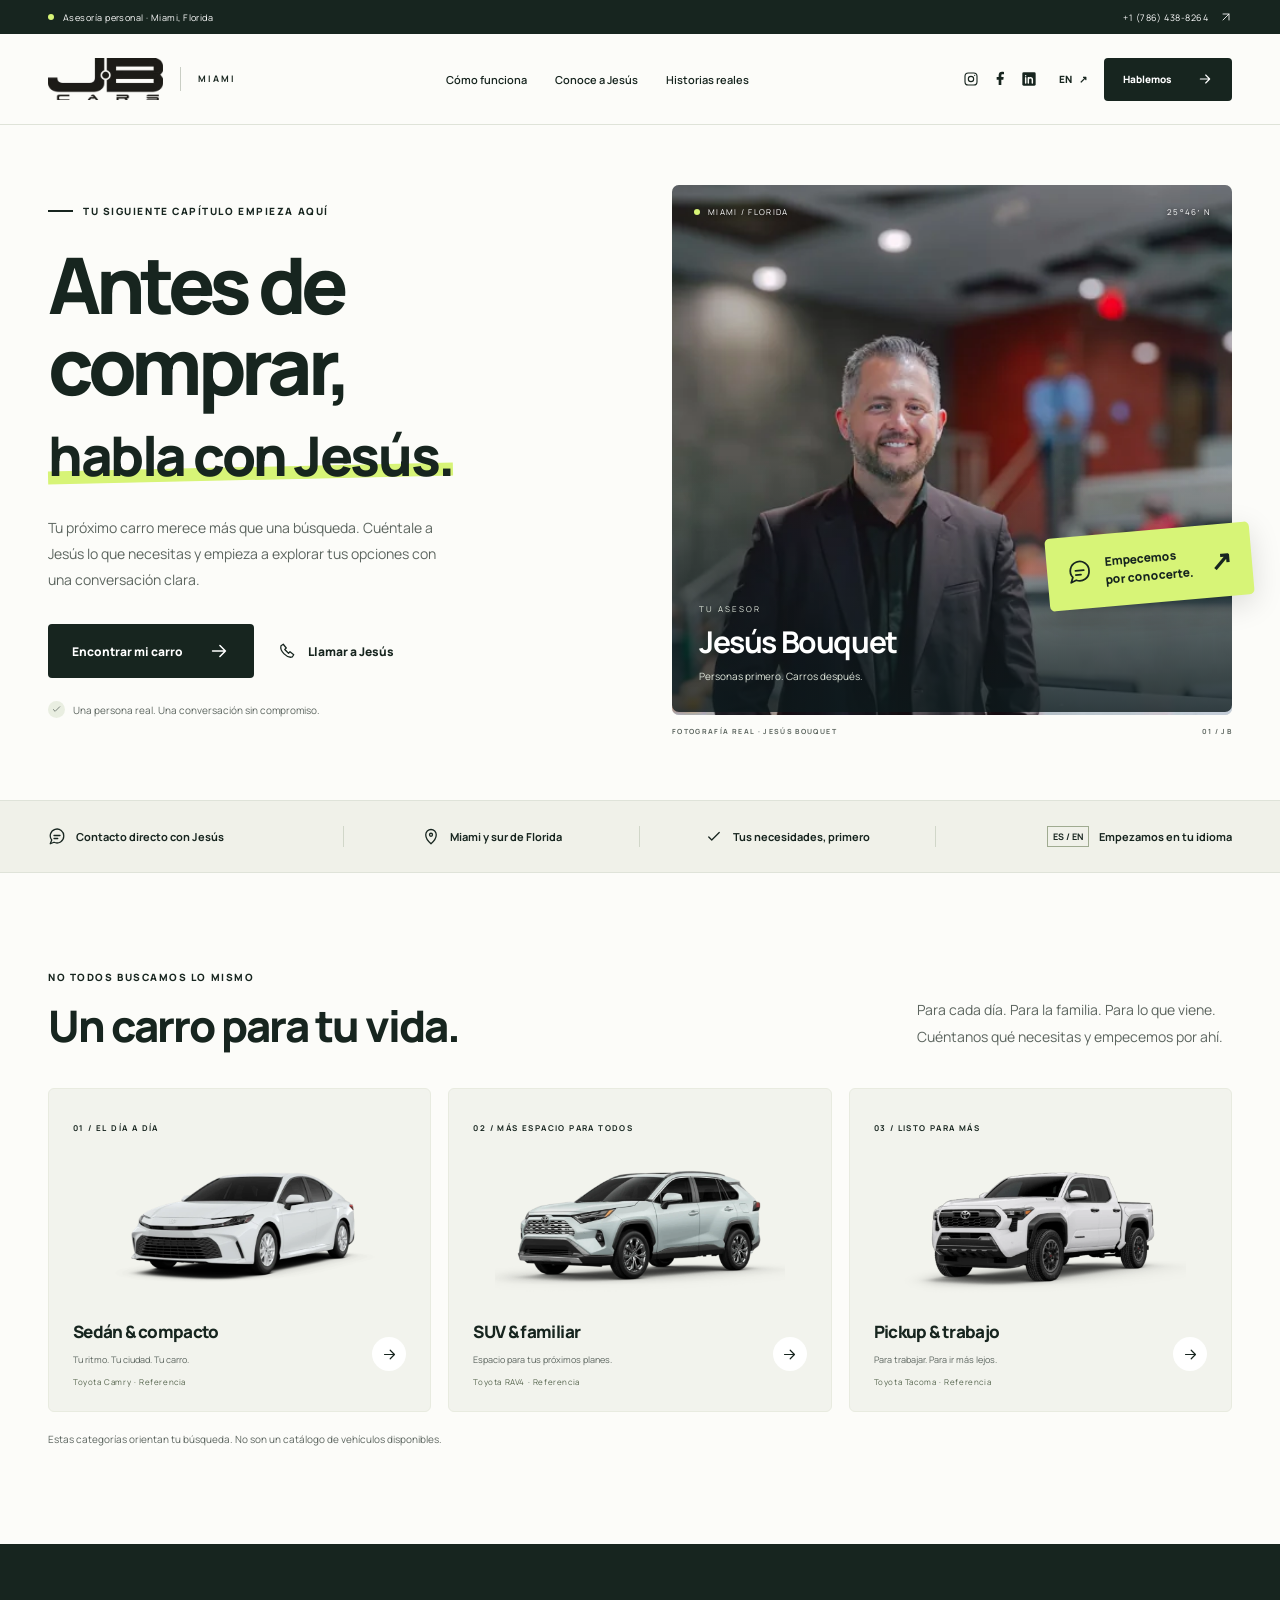
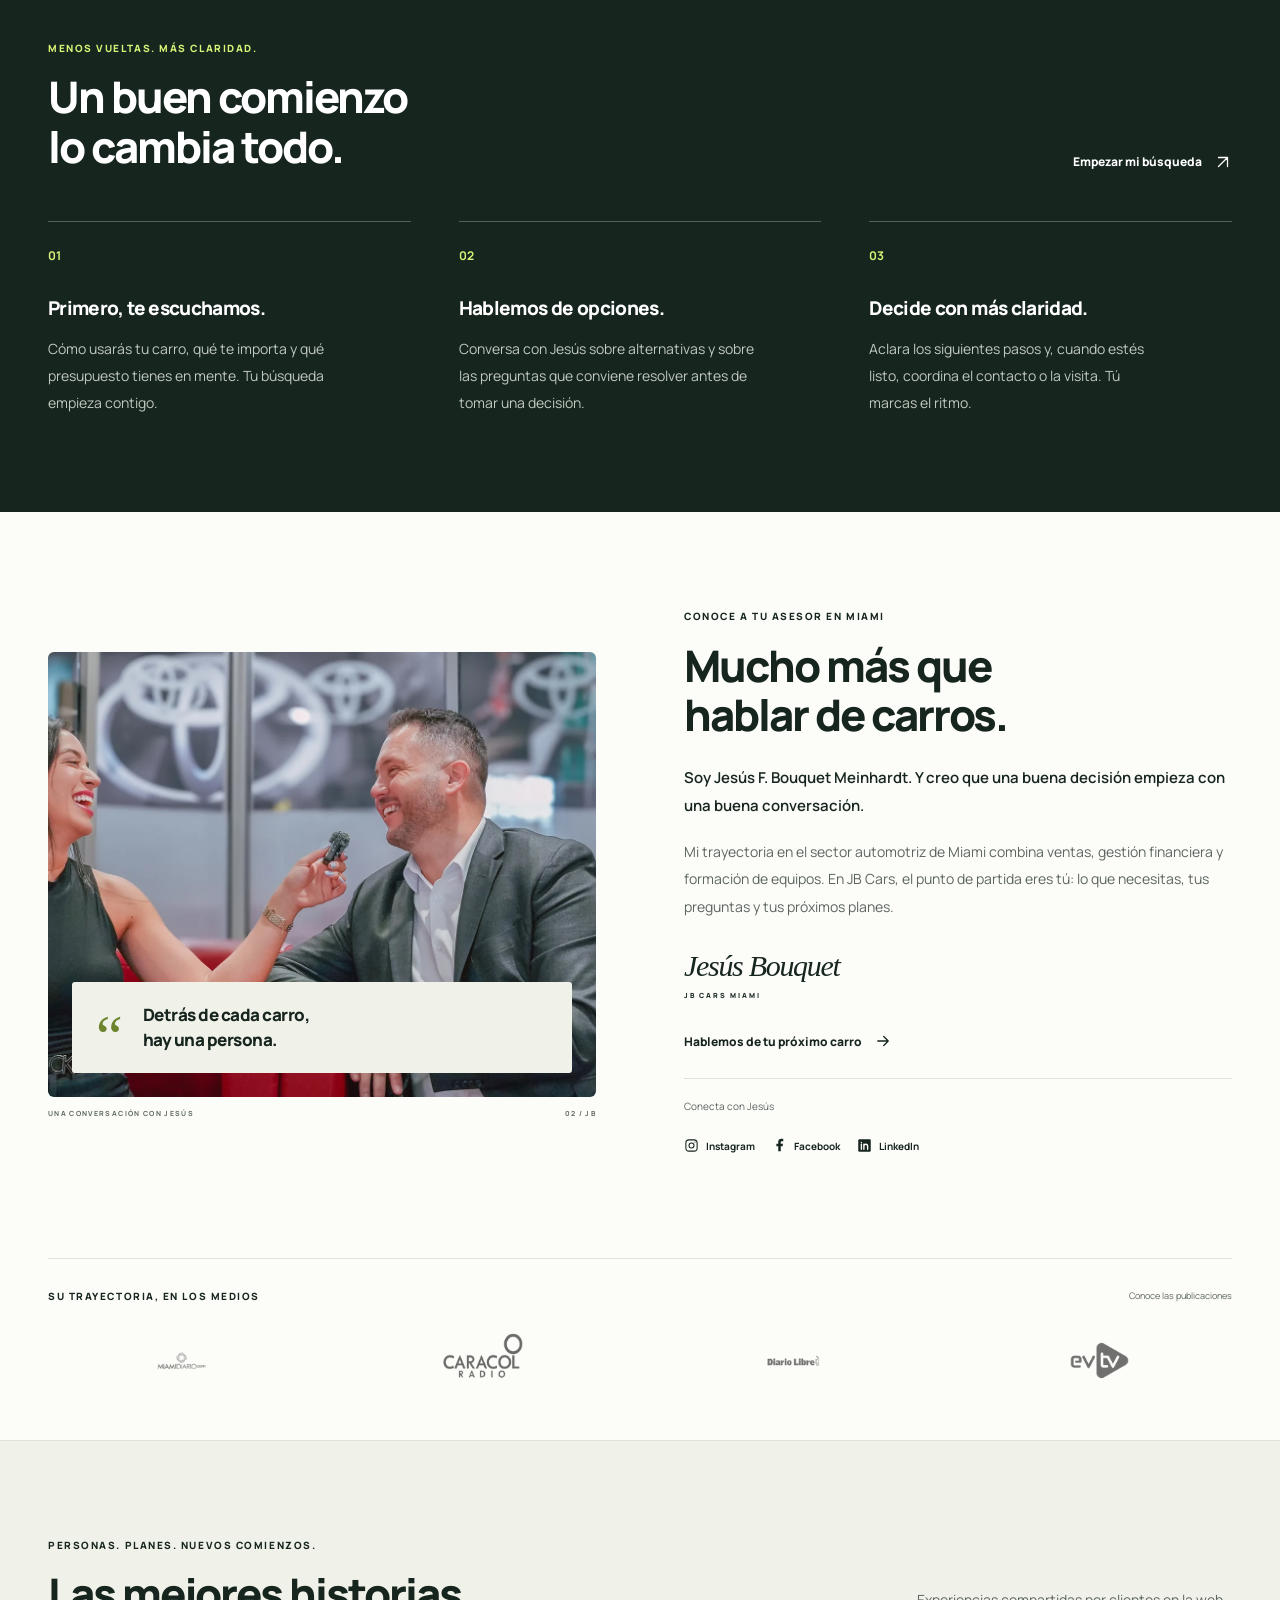
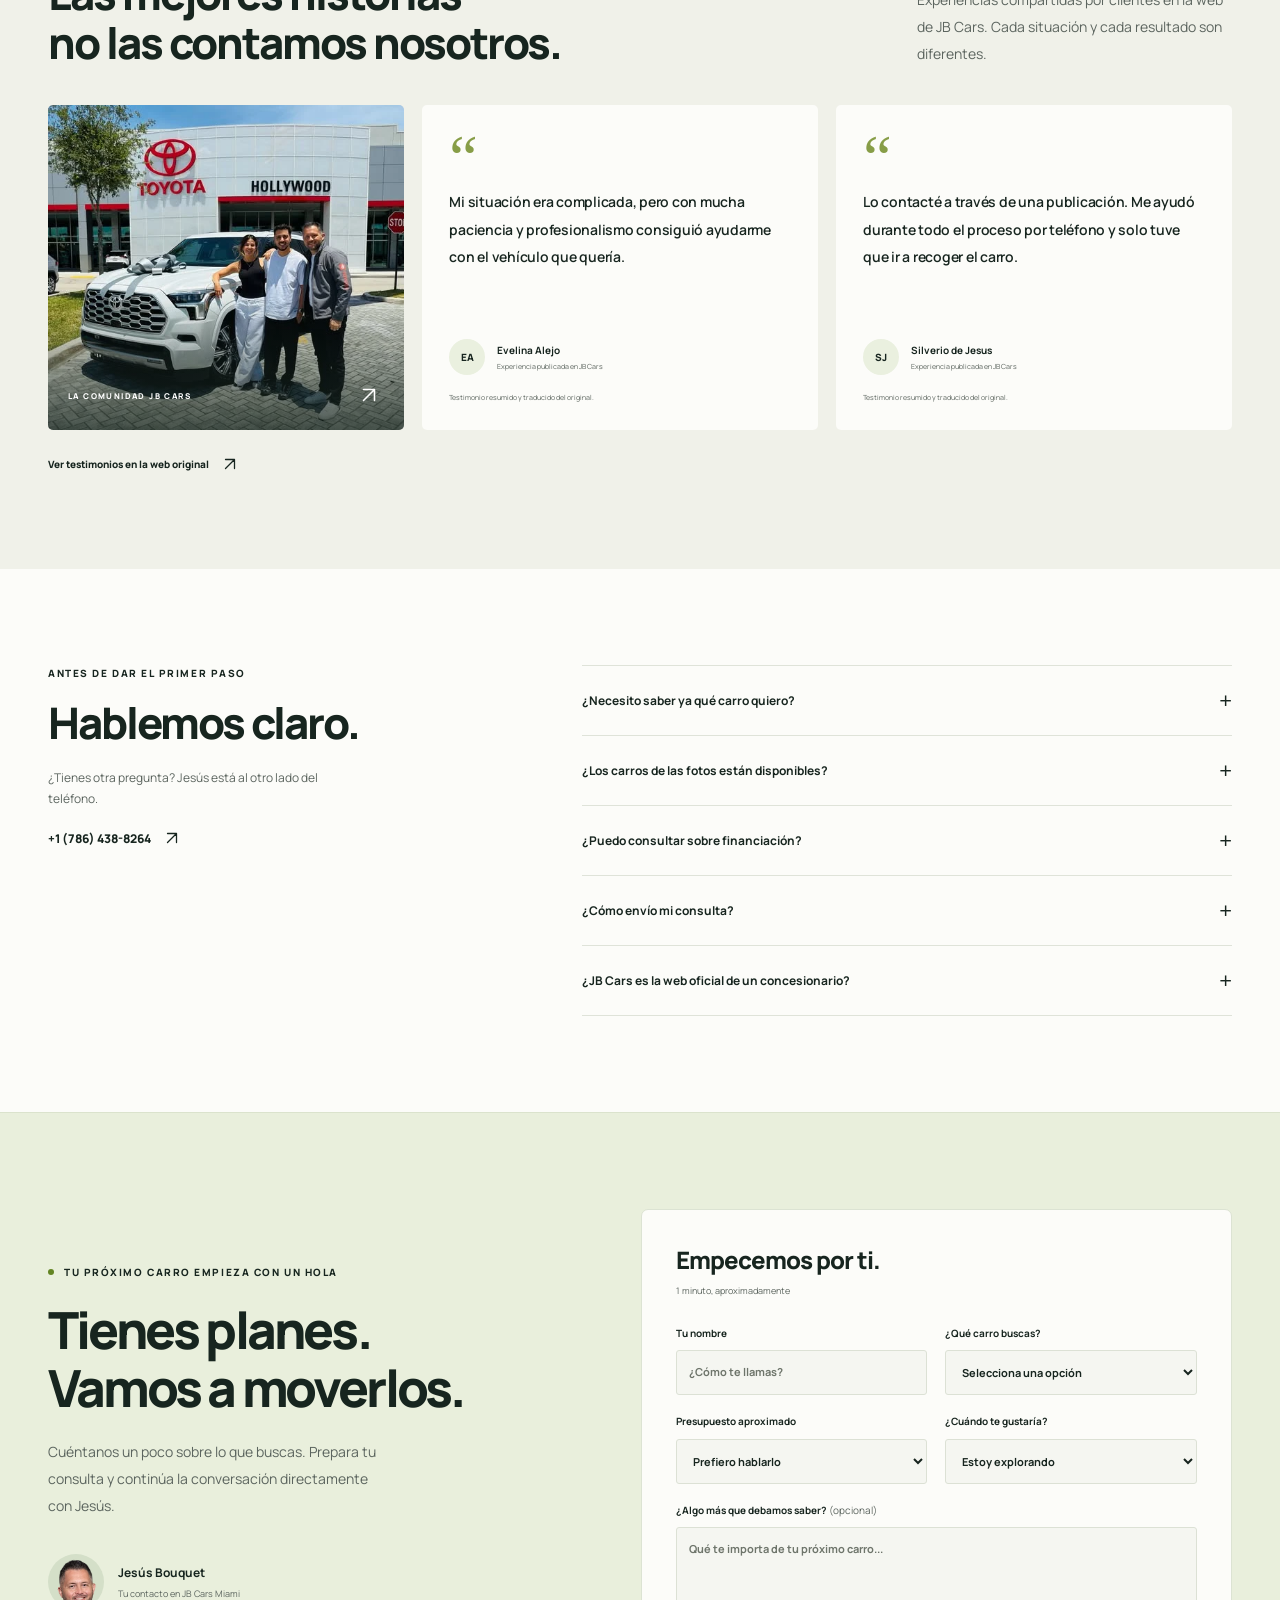
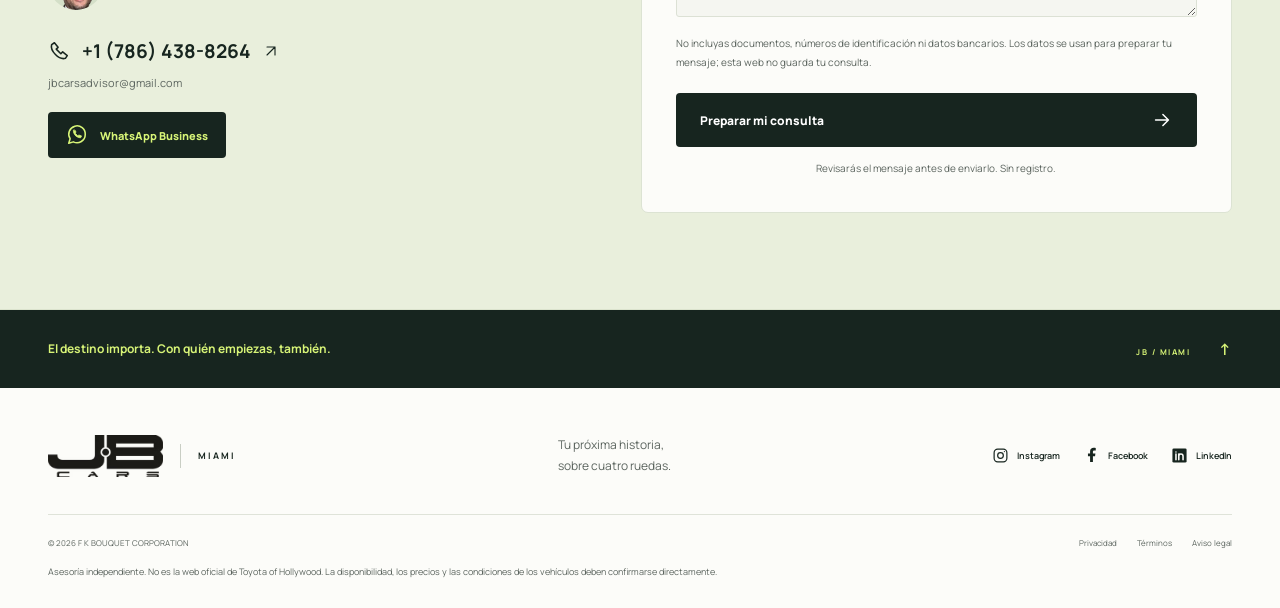
==== docs/index.html @ df89812f "Crear web bilingüe JB Cars Miami con SEO y contacto por WhatsApp" ====
<!DOCTYPE html>

<html lang="es">
<head>
<meta charset="utf-8"/>
<meta content="width=device-width, initial-scale=1" name="viewport"/>
<meta content="#17251f" name="theme-color"/>
<title>Asesor de carros en Miami | Jesús Bouquet · JB Cars Miami</title>
<meta content="Asesoría para comprar carro en Miami con Jesús Bouquet. Explora tus opciones y contacta por WhatsApp Business, teléfono o email. Atención en español e inglés." name="description"/>
<link href="https://jbcarsadvisor-svg.github.io/jbcars-miami-web/" rel="canonical"/>
<meta content="website" property="og:type"/>
<meta content="es_US" property="og:locale"/>
<meta content="en_US" property="og:locale:alternate"/>
<meta content="JB Cars Miami · Antes de comprar, habla con Jesús." property="og:title"/>
<meta content="Tu próximo carro empieza con una conversación. Conoce a Jesús Bouquet y explora tus opciones en Miami." property="og:description"/>
<meta content="https://jbcarsadvisor-svg.github.io/jbcars-miami-web/" property="og:url"/>
<meta content="https://jbcarsadvisor-svg.github.io/jbcars-miami-web/assets/jesus-showroom.webp" property="og:image"/>
<meta content="summary_large_image" name="twitter:card"/>
<link href="favicon.svg" rel="icon" type="image/svg+xml"/>
<link as="font" crossorigin="" href="assets/manrope-800.woff2" rel="preload" type="font/woff2"/>
<link href="styles.css" rel="stylesheet"/>
<script defer="True" src="config.js"></script><script defer="" src="app.js"></script>
<script type="application/ld+json">{"@context":"https://schema.org","@graph":[{"@context":"https://schema.org","@type":"Organization","name":"JB Cars Miami","legalName":"F K BOUQUET CORPORATION","url":"https://jbcarsadvisor-svg.github.io/jbcars-miami-web/","logo":"https://jbcarsadvisor-svg.github.io/jbcars-miami-web/assets/logo.png","telephone":"+1-786-438-8264","email":"jbcarsadvisor@gmail.com","sameAs":["https://www.instagram.com/jbcarsmiami/","https://www.facebook.com/jbcarsmiami/","https://www.jbcarsmiami.com/","https://www.linkedin.com/in/jesus-bouquet-meinhardt-769883a0"],"@id":"https://jbcarsadvisor-svg.github.io/jbcars-miami-web/#organization"},{"@type":"Person","@id":"https://jbcarsadvisor-svg.github.io/jbcars-miami-web/#jesus","name":"Jesús F. Bouquet Meinhardt","worksFor":{"@id":"https://jbcarsadvisor-svg.github.io/jbcars-miami-web/#organization"},"url":"https://jbcarsadvisor-svg.github.io/jbcars-miami-web/#jesus"},{"@type":"WebSite","@id":"https://jbcarsadvisor-svg.github.io/jbcars-miami-web/#website","url":"https://jbcarsadvisor-svg.github.io/jbcars-miami-web/","name":"JB Cars Miami","publisher":{"@id":"https://jbcarsadvisor-svg.github.io/jbcars-miami-web/#organization"},"inLanguage":["es","en"]},{"@type":"WebPage","@id":"https://jbcarsadvisor-svg.github.io/jbcars-miami-web/#webpage","url":"https://jbcarsadvisor-svg.github.io/jbcars-miami-web/","name":"Asesor de carros en Miami | Jesús Bouquet · JB Cars Miami","description":"Asesoría para comprar carro en Miami con Jesús Bouquet. Explora tus opciones y contacta por WhatsApp Business, teléfono o email. Atención en español e inglés.","inLanguage":"es","isPartOf":{"@id":"https://jbcarsadvisor-svg.github.io/jbcars-miami-web/#website"},"about":{"@id":"https://jbcarsadvisor-svg.github.io/jbcars-miami-web/#organization"}},{"@type":"FAQPage","@id":"https://jbcarsadvisor-svg.github.io/jbcars-miami-web/#preguntas","inLanguage":"es","mainEntity":[{"@type":"Question","name":"¿Necesito saber ya qué carro quiero?","acceptedAnswer":{"@type":"Answer","text":"No. Puedes empezar por cómo lo vas a usar, el espacio que necesitas y tu presupuesto aproximado. La primera conversación sirve para orientar tu búsqueda."}},{"@type":"Question","name":"¿Los carros de las fotos están disponibles?","acceptedAnswer":{"@type":"Answer","text":"Las fotos muestran contenido de JB Cars y referencias de su comunidad, no un inventario actualizado. Pregunta a Jesús por las opciones disponibles, sus precios y condiciones."}},{"@type":"Question","name":"¿Puedo consultar sobre financiación?","acceptedAnswer":{"@type":"Answer","text":"Puedes plantear tus preguntas a Jesús. Cualquier financiación, aprobación, tasa o condición depende de la evaluación de la entidad correspondiente. No se garantiza la aprobación. No envíes documentación financiera por este formulario."}},{"@type":"Question","name":"¿Cómo envío mi consulta?","acceptedAnswer":{"@type":"Answer","text":"Completa el formulario para preparar un mensaje y revísalo. Después podrás abrir WhatsApp Business o tu aplicación de correo y enviarlo tú. También puedes llamar directamente. Preparar el mensaje no significa que se haya enviado."}},{"@type":"Question","name":"¿JB Cars es la web oficial de un concesionario?","acceptedAnswer":{"@type":"Answer","text":"No. JB Cars es una web de asesoría independiente operada por F K BOUQUET CORPORATION. No es la web oficial de Toyota of Hollywood. Confirma con Jesús el alcance y los posibles costes de cualquier servicio antes de contratarlo."}}]}]}</script>
<link href="https://jbcarsadvisor-svg.github.io/jbcars-miami-web/" hreflang="es" rel="alternate"/><link href="https://jbcarsadvisor-svg.github.io/jbcars-miami-web/en/" hreflang="en" rel="alternate"/><link href="https://jbcarsadvisor-svg.github.io/jbcars-miami-web/" hreflang="x-default" rel="alternate"/></head>
<body>
<svg aria-hidden="true" class="icon-library" xmlns="http://www.w3.org/2000/svg"><symbol id="arrow" viewbox="0 0 24 24"><path d="M5 12h14M13 6l6 6-6 6"></path></symbol><symbol id="diagonal" viewbox="0 0 24 24"><path d="M6 18 18 6M6 6h12v12"></path></symbol><symbol id="check" viewbox="0 0 24 24"><path d="m5 12 4 4L19 6"></path></symbol><symbol id="phone" viewbox="0 0 24 24"><path d="m7 3-3 2c-2 7 8 17 15 15l2-3-5-4-2 2-5-5 2-2-4-5Z"></path></symbol><symbol id="chat" viewbox="0 0 24 24"><path d="M21 11a9 9 0 0 1-13 8l-5 2 2-5A9 9 0 1 1 21 11Z"></path><path d="M8 10h8M8 14h5"></path></symbol><symbol id="car" viewbox="0 0 24 24"><path d="m3 10 3-6h12l3 6v9h-3v-3H6v3H3v-9Zm0 0h18M6 13h2m8 0h2"></path></symbol><symbol id="pin" viewbox="0 0 24 24"><path d="M19 9c0 6-7 12-7 12S5 15 5 9a7 7 0 1 1 14 0Z"></path><circle cx="12" cy="9" r="2"></circle></symbol><symbol id="instagram" viewbox="0 0 24 24"><rect height="18" rx="5" width="18" x="3" y="3"></rect><circle cx="12" cy="12" r="4"></circle><circle cx="17.5" cy="6.5" fill="currentColor" r=".9" stroke="none"></circle></symbol><symbol id="facebook" viewbox="0 0 24 24"><path d="M14 21v-8h3l.5-4H14V7c0-1.2.4-2 2-2h2V1.4c-.8-.2-2-.4-3-.4-3 0-5 1.8-5 5v3H7v4h3v8Z" fill="currentColor" stroke="none"></path></symbol><symbol id="linkedin" viewbox="0 0 24 24"><rect fill="currentColor" height="20" rx="2" stroke="none" width="20" x="2" y="2"></rect><path d="M7 10v8m0-11v.1M11 18v-8m0 3c0-4 6-4 6 0v5" fill="none" stroke="var(--paper)" stroke-width="2.2"></path></symbol><symbol id="whatsapp" viewbox="0 0 24 24"><path d="M21 11.5a9 9 0 0 1-13 8L3 21l1.5-5A9 9 0 1 1 21 11.5Z"></path><path d="M8 7c0 5 4 8 8 8l1-2-3-1-1 1-3-3 1-1-1-2Z" fill="currentColor" stroke-width=".8"></path></symbol></svg>
<a class="skip-link" data-i18n="skip" href="#main">Ir al contenido</a>
<div class="topline"><div class="container"><span><span class="live-dot"></span><span data-i18n="top">Asesoría personal · Miami, Florida</span></span><a href="tel:+17864388264">+1 (786) 438-8264 <svg class="icon"><use href="#diagonal"></use></svg></a></div></div>
<header class="header" id="header">
<div class="container header-inner">
<a aria-label="JB Cars Miami — Inicio" class="brand" href="#inicio"><img alt="JB Cars Miami" height="54" src="assets/logo.webp" width="147"/><span class="brand-divider"></span><span class="brand-city">MIAMI</span></a>
<nav aria-label="Navegación principal" class="desktop-nav"><a data-i18n="navProcess" href="#como-funciona">Cómo funciona</a><a data-i18n="navJesus" href="#jesus">Conoce a Jesús</a><a data-i18n="navStories" href="#historias">Historias reales</a></nav>
<div class="header-actions"><div class="header-social"><a aria-label="Instagram — JB Cars Miami" href="https://www.instagram.com/jbcarsmiami/" rel="noopener noreferrer" target="_blank"><svg aria-hidden="true" class="icon social-icon"><use href="#instagram"></use></svg></a><a aria-label="Facebook — JB Cars Miami" href="https://www.facebook.com/jbcarsmiami/" rel="noopener noreferrer" target="_blank"><svg aria-hidden="true" class="icon social-icon"><use href="#facebook"></use></svg></a><a aria-label="LinkedIn — JB Cars Miami" href="https://www.linkedin.com/in/jesus-bouquet-meinhardt-769883a0" rel="noopener noreferrer" target="_blank"><svg aria-hidden="true" class="icon social-icon"><use href="#linkedin"></use></svg></a></div><a aria-label="EN — Read this website in English" class="language-switch" href="en/" hreflang="en" id="language-switch" lang="en">EN <span aria-hidden="true">↗</span></a><a class="button button-dark header-cta" href="#contacto"><span data-i18n="talk">Hablemos</span><svg class="icon"><use href="#arrow"></use></svg></a><button aria-controls="mobile-nav" aria-expanded="false" aria-label="Abrir menú" class="menu-toggle" id="menu-toggle" type="button"><span></span><span></span></button></div>
</div>
<nav aria-label="Navegación móvil" class="mobile-nav" hidden="" id="mobile-nav"><a data-i18n="navProcess" href="#como-funciona">Cómo funciona</a><a data-i18n="navJesus" href="#jesus">Conoce a Jesús</a><a data-i18n="navStories" href="#historias">Historias reales</a><a data-i18n="talk" href="#contacto">Hablemos</a></nav>
</header>
<main id="main">
<section aria-labelledby="hero-title" class="hero container" id="inicio">
<div class="hero-copy">
<div class="eyebrow"><span class="small-line"></span><span data-i18n="heroEyebrow">TU SIGUIENTE CAPÍTULO EMPIEZA AQUÍ</span></div>
<h1 id="hero-title"><span data-i18n="hero1">Antes de</span><br/><span data-i18n="hero2">comprar,</span><br/><span class="hero-accent" data-i18n="hero3">habla con Jesús.</span></h1>
<p class="hero-description" data-i18n="heroDesc">Tu próximo carro merece más que una búsqueda. Cuéntale a Jesús lo que necesitas y empieza a explorar tus opciones con una conversación clara.</p>
<div class="hero-buttons"><a class="button button-dark" href="#contacto"><span data-i18n="find">Encontrar mi carro</span><svg class="icon"><use href="#arrow"></use></svg></a><a class="text-link" href="tel:+17864388264"><svg class="icon"><use href="#phone"></use></svg><span data-i18n="callJesus">Llamar a Jesús</span></a></div>
<div class="hero-footnote"><span class="check-circle"><svg class="icon"><use href="#check"></use></svg></span><span data-i18n="heroNote">Una persona real. Una conversación sin compromiso.</span></div>
</div>
<div class="hero-visual">
<div class="photo-label"><span class="live-dot"></span>MIAMI / FLORIDA <span>25°46′ N</span></div>
<img alt="Jesús Bouquet en el concesionario" class="hero-photo" fetchpriority="high" height="937" sizes="(max-width: 760px) 100vw, 50vw" src="assets/jesus-showroom.webp" srcset="assets/jesus-showroom-small.webp 800w, assets/jesus-showroom.webp 1600w" width="1600"/>
<div class="hero-name"><span data-i18n="yourAdvisor">TU ASESOR</span><strong>Jesús Bouquet</strong><span data-i18n="advisorRole">Personas primero. Carros después.</span></div>
<div class="hero-sticker"><svg class="icon"><use href="#chat"></use></svg><span data-i18n="sticker">Empecemos<br/>por conocerte.</span><span aria-hidden="true" class="sticker-arrow">↗</span></div>
<div class="image-caption"><span data-i18n="realPhoto">FOTOGRAFÍA REAL · JESÚS BOUQUET</span><span aria-hidden="true">01 / JB</span></div>
</div>
</section>
<section aria-label="Nuestra manera de trabajar" class="trust-strip"><div class="container"><div><svg class="icon"><use href="#chat"></use></svg><span data-i18n="trust1">Contacto directo con Jesús</span></div><div><svg class="icon"><use href="#pin"></use></svg><span data-i18n="trust2">Miami y sur de Florida</span></div><div><svg class="icon"><use href="#check"></use></svg><span data-i18n="trust3">Tus necesidades, primero</span></div><div><span class="language-mark">ES / EN</span><span data-i18n="trust4">Empezamos en tu idioma</span></div></div></section>
<section aria-labelledby="finder-title" class="section container finder" id="tu-carro">
<div class="section-heading"><div><div class="eyebrow" data-i18n="finderEyebrow">NO TODOS BUSCAMOS LO MISMO</div><h2 data-i18n="finderTitle" id="finder-title">Un carro para tu vida.</h2></div><p data-i18n="finderDesc">Para cada día. Para la familia. Para lo que viene. Cuéntanos qué necesitas y empecemos por ahí.</p></div>
<div class="vehicle-grid">
<button class="vehicle-card" data-vehicle="daily" type="button"><span class="card-index">01 / <span data-i18n="dailyTag">EL DÍA A DÍA</span></span><div class="car-drawing"><img alt="Toyota Camry con fondo transparente, referencia de categoría" height="405" loading="lazy" src="assets/toyota-camry.webp" width="900"/></div><div class="vehicle-bottom"><div><h3 data-i18n="daily">Sedán &amp; compacto</h3><p data-i18n="dailyDesc">Tu ritmo. Tu ciudad. Tu carro.</p><span class="vehicle-model">Toyota Camry · Referencia</span></div><span class="round-arrow"><svg class="icon"><use href="#arrow"></use></svg></span></div></button>
<button class="vehicle-card" data-vehicle="family" type="button"><span class="card-index">02 / <span data-i18n="familyTag">MÁS ESPACIO PARA TODOS</span></span><div class="car-drawing"><img alt="Toyota RAV4 con fondo transparente, referencia de categoría" height="449" loading="lazy" src="assets/toyota-rav4.webp" width="900"/></div><div class="vehicle-bottom"><div><h3 data-i18n="family">SUV &amp; familiar</h3><p data-i18n="familyDesc">Espacio para tus próximos planes.</p><span class="vehicle-model">Toyota RAV4 · Referencia</span></div><span class="round-arrow"><svg class="icon"><use href="#arrow"></use></svg></span></div></button>
<button class="vehicle-card" data-vehicle="pickup" type="button"><span class="card-index">03 / <span data-i18n="pickupTag">LISTO PARA MÁS</span></span><div class="car-drawing"><img alt="Toyota Tacoma con fondo transparente, referencia de categoría" height="449" loading="lazy" src="assets/toyota-tacoma.webp" width="900"/></div><div class="vehicle-bottom"><div><h3 data-i18n="pickup">Pickup &amp; trabajo</h3><p data-i18n="pickupDesc">Para trabajar. Para ir más lejos.</p><span class="vehicle-model">Toyota Tacoma · Referencia</span></div><span class="round-arrow"><svg class="icon"><use href="#arrow"></use></svg></span></div></button>
</div><p class="section-note" data-i18n="categoriesNote">Estas categorías orientan tu búsqueda. No son un catálogo de vehículos disponibles.</p>
</section>
<section aria-labelledby="process-title" class="process-section section" id="como-funciona"><div class="container"><div class="section-heading"><div><div class="eyebrow" data-i18n="processEyebrow">MENOS VUELTAS. MÁS CLARIDAD.</div><h2 data-i18n="processTitle" id="process-title">Un buen comienzo<br/>lo cambia todo.</h2></div><a class="text-link" href="#contacto"><span data-i18n="start">Empezar mi búsqueda</span><svg class="icon"><use href="#diagonal"></use></svg></a></div><div class="process-grid"><article><span class="step-number">01</span><h3 data-i18n="step1Title">Primero, te escuchamos.</h3><p data-i18n="step1Desc">Cómo usarás tu carro, qué te importa y qué presupuesto tienes en mente. Tu búsqueda empieza contigo.</p></article><article><span class="step-number">02</span><h3 data-i18n="step2Title">Hablemos de opciones.</h3><p data-i18n="step2Desc">Conversa con Jesús sobre alternativas y sobre las preguntas que conviene resolver antes de tomar una decisión.</p></article><article><span class="step-number">03</span><h3 data-i18n="step3Title">Decide con más claridad.</h3><p data-i18n="step3Desc">Aclara los siguientes pasos y, cuando estés listo, coordina el contacto o la visita. Tú marcas el ritmo.</p></article></div></div></section>
<section aria-labelledby="about-title" class="section container about" id="jesus"><div class="about-visual"><img alt="Jesús Bouquet conversando durante una entrevista" height="910" loading="lazy" src="assets/jesus-interview.webp" width="1600"/><div class="about-quote"><span aria-hidden="true">“</span><p data-i18n="aboutQuote">Detrás de cada carro,<br/>hay una persona.</p></div><div class="image-caption"><span data-i18n="aboutPhoto">UNA CONVERSACIÓN CON JESÚS</span><span aria-hidden="true">02 / JB</span></div></div><div class="about-copy"><div class="eyebrow" data-i18n="aboutEyebrow">CONOCE A TU ASESOR EN MIAMI</div><h2 data-i18n="aboutTitle" id="about-title">Mucho más que<br/>hablar de carros.</h2><p class="about-intro" data-i18n="aboutIntro">Soy Jesús F. Bouquet Meinhardt. Y creo que una buena decisión empieza con una buena conversación.</p><p data-i18n="aboutDesc">Mi trayectoria en el sector automotriz de Miami combina ventas, gestión financiera y formación de equipos. En JB Cars, el punto de partida eres tú: lo que necesitas, tus preguntas y tus próximos planes.</p><div class="signature">Jesús Bouquet <span>JB CARS MIAMI</span></div><a class="text-link" href="#contacto"><span data-i18n="meet">Hablemos de tu próximo carro</span><svg class="icon"><use href="#arrow"></use></svg></a><div class="about-social"><span data-i18n="follow">Conecta con Jesús</span><a href="https://www.instagram.com/jbcarsmiami/" rel="noopener noreferrer" target="_blank"><svg aria-hidden="true" class="icon social-icon"><use href="#instagram"></use></svg><span>Instagram</span></a><a href="https://www.facebook.com/jbcarsmiami/" rel="noopener noreferrer" target="_blank"><svg aria-hidden="true" class="icon social-icon"><use href="#facebook"></use></svg><span>Facebook</span></a><a href="https://www.linkedin.com/in/jesus-bouquet-meinhardt-769883a0" rel="noopener noreferrer" target="_blank"><svg aria-hidden="true" class="icon social-icon"><use href="#linkedin"></use></svg><span>LinkedIn</span></a></div></div></section>
<section aria-labelledby="press-title" class="press-section container"><div class="press-intro"><span class="eyebrow" data-i18n="pressTitle" id="press-title">SU TRAYECTORIA, EN LOS MEDIOS</span><span data-i18n="pressDesc">Conoce las publicaciones</span></div><div class="press-logos"><a aria-label="Jesús Bouquet en Miami Diario (nueva pestaña)" href="https://miamidiario.com/de-vendedor-a-mentor-el-ascenso-de-jesus-bouquet-en-la-industria-automotriz-del-sur-de-florida/" rel="noopener noreferrer" target="_blank"><img alt="Miami Diario" height="180" loading="lazy" src="assets/web-05-medio-miami-diario.webp" width="180"/></a><a aria-label="Jesús Bouquet en Caracol Radio (nueva pestaña)" href="https://caracol.com.co/2025/05/02/jesus-bouquet-el-arte-de-vender-confianza-sobre-ruedas/" rel="noopener noreferrer" target="_blank"><img alt="Caracol Radio" height="180" loading="lazy" src="assets/web-06-medio-caracol.webp" width="271"/></a><a aria-label="Jesús Bouquet en Diario Libre (nueva pestaña)" href="https://www.diariolibre.com/mundo/resto-del-mundo/2025/05/11/jesus-bouquet-meinhardt-un-lider-en-gestion-financiera/3109093" rel="noopener noreferrer" target="_blank"><img alt="Diario Libre" height="180" loading="lazy" src="assets/web-07-medio-diario-libre.webp" width="180"/></a><a aria-label="Jesús Bouquet en EVTV (nueva pestaña)" href="https://evtv.online/historias-de-exitos/jesus-f-bouquet-revela-las-claves-de-innovacion-y-liderazgo-en-la-industria-automotriz/" rel="noopener noreferrer" target="_blank"><img alt="EVTV" height="180" loading="lazy" src="assets/web-09-medio-evtv.webp" width="180"/></a></div></section>
<section aria-labelledby="stories-title" class="section stories-section" id="historias"><div class="container"><div class="section-heading"><div><div class="eyebrow" data-i18n="storiesEyebrow">PERSONAS. PLANES. NUEVOS COMIENZOS.</div><h2 data-i18n="storiesTitle" id="stories-title">Las mejores historias<br/>no las contamos nosotros.</h2></div><p data-i18n="storiesDesc">Experiencias compartidas por clientes en la web de JB Cars. Cada situación y cada resultado son diferentes.</p></div><div class="stories-grid"><article class="story-card story-feature"><img alt="Personas junto a un vehículo frente a Toyota of Hollywood" height="640" loading="lazy" src="assets/delivery.webp" width="512"/><div class="story-photo-caption"><span data-i18n="community">LA COMUNIDAD JB CARS</span><a aria-label="Ver la publicación original en Instagram" href="https://www.instagram.com/toyotaofhollywood/p/DJzpSnrOlDx/" rel="noopener noreferrer" target="_blank"><svg class="icon"><use href="#diagonal"></use></svg></a></div></article><article class="story-card testimonial"><span aria-hidden="true" class="quote-mark">“</span><blockquote data-i18n="quote1">Mi situación era complicada, pero con mucha paciencia y profesionalismo consiguió ayudarme con el vehículo que quería.</blockquote><div class="testimonial-person"><span class="avatar">EA</span><div><strong>Evelina Alejo</strong><span data-i18n="testimonialLabel">Experiencia publicada en JB Cars</span></div></div><span class="testimonial-note" data-i18n="quoteNote">Testimonio resumido y traducido del original.</span></article><article class="story-card testimonial"><span aria-hidden="true" class="quote-mark">“</span><blockquote data-i18n="quote2">Lo contacté a través de una publicación. Me ayudó durante todo el proceso por teléfono y solo tuve que ir a recoger el carro.</blockquote><div class="testimonial-person"><span class="avatar">SJ</span><div><strong>Silverio de Jesus</strong><span data-i18n="testimonialLabel">Experiencia publicada en JB Cars</span></div></div><span class="testimonial-note" data-i18n="quoteNote">Testimonio resumido y traducido del original.</span></article></div><a class="text-link stories-source" href="https://www.jbcarsmiami.com/" rel="noopener noreferrer" target="_blank"><span data-i18n="seeOriginal">Ver testimonios en la web original</span><svg class="icon"><use href="#diagonal"></use></svg></a></div></section>
<section aria-labelledby="faq-title" class="section container faq-section" id="preguntas"><div class="faq-heading"><div class="eyebrow" data-i18n="faqEyebrow">ANTES DE DAR EL PRIMER PASO</div><h2 data-i18n="faqTitle" id="faq-title">Hablemos claro.</h2><p data-i18n="faqDesc">¿Tienes otra pregunta? Jesús está al otro lado del teléfono.</p><a class="text-link" href="tel:+17864388264">+1 (786) 438-8264 <svg class="icon"><use href="#diagonal"></use></svg></a></div><div class="faq-list"><details><summary><span data-i18n="faq1q">¿Necesito saber ya qué carro quiero?</span><span aria-hidden="true" class="faq-plus">+</span></summary><p data-i18n="faq1a">No. Puedes empezar por cómo lo vas a usar, el espacio que necesitas y tu presupuesto aproximado. La primera conversación sirve para orientar tu búsqueda.</p></details><details><summary><span data-i18n="faq2q">¿Los carros de las fotos están disponibles?</span><span aria-hidden="true" class="faq-plus">+</span></summary><p data-i18n="faq2a">Las fotos muestran contenido de JB Cars y referencias de su comunidad, no un inventario actualizado. Pregunta a Jesús por las opciones disponibles, sus precios y condiciones.</p></details><details><summary><span data-i18n="faq3q">¿Puedo consultar sobre financiación?</span><span aria-hidden="true" class="faq-plus">+</span></summary><p data-i18n="faq3a">Puedes plantear tus preguntas a Jesús. Cualquier financiación, aprobación, tasa o condición depende de la evaluación de la entidad correspondiente. No se garantiza la aprobación. No envíes documentación financiera por este formulario.</p></details><details><summary><span data-i18n="faq4q">¿Cómo envío mi consulta?</span><span aria-hidden="true" class="faq-plus">+</span></summary><p data-i18n="faq4a">Completa el formulario para preparar un mensaje y revísalo. Después podrás abrir WhatsApp Business o tu aplicación de correo y enviarlo tú. También puedes llamar directamente. Preparar el mensaje no significa que se haya enviado.</p></details><details><summary><span data-i18n="faq5q">¿JB Cars es la web oficial de un concesionario?</span><span aria-hidden="true" class="faq-plus">+</span></summary><p data-i18n="faq5a">No. JB Cars es una web de asesoría independiente operada por F K BOUQUET CORPORATION. No es la web oficial de Toyota of Hollywood. Confirma con Jesús el alcance y los posibles costes de cualquier servicio antes de contratarlo.</p></details></div></section>
<section aria-labelledby="contact-title" class="contact-section section" id="contacto"><div class="container contact-grid"><div class="contact-copy"><div class="eyebrow"><span class="live-dot"></span><span data-i18n="contactEyebrow">TU PRÓXIMO CARRO EMPIEZA CON UN HOLA</span></div><h2 data-i18n="contactTitle" id="contact-title">Tienes planes.<br/>Vamos a moverlos.</h2><p data-i18n="contactDesc">Cuéntanos un poco sobre lo que buscas. Prepara tu consulta y continúa la conversación directamente con Jesús.</p><div class="contact-person"><span class="contact-avatar"><img alt="Jesús Bouquet" height="60" loading="lazy" src="assets/jesus-portrait.webp" width="60"/></span><div><strong>Jesús Bouquet</strong><span data-i18n="contactPerson">Tu contacto en JB Cars Miami</span></div></div><a class="contact-phone" href="tel:+17864388264"><svg class="icon"><use href="#phone"></use></svg>+1 (786) 438-8264<svg class="icon"><use href="#diagonal"></use></svg></a><a class="contact-email" href="mailto:jbcarsadvisor@gmail.com">jbcarsadvisor@gmail.com</a><a class="button whatsapp-direct" data-whatsapp="direct" href="https://wa.me/17864388264?text=%C2%A1Hola%2C%20Jes%C3%BAs!%20Me%20gustar%C3%ADa%20hablar%20de%20mi%20pr%C3%B3ximo%20carro%20en%20Miami." rel="noopener noreferrer" target="_blank"><svg class="icon"><use href="#whatsapp"></use></svg><span>WhatsApp Business</span></a></div><div class="form-panel"><form id="inquiry-form"><div class="form-heading"><h3 data-i18n="formTitle">Empecemos por ti.</h3><span data-i18n="formTime">1 minuto, aproximadamente</span></div><div class="form-row"><label><span data-i18n="nameLabel">Tu nombre</span><input autocomplete="given-name" data-placeholder="namePlaceholder" id="name" maxlength="70" name="name" placeholder="¿Cómo te llamas?" required="" type="text"/></label><label><span data-i18n="vehicleLabel">¿Qué carro buscas?</span><select id="vehicle" name="vehicle" required=""><option data-i18n="selectOption" value="">Selecciona una opción</option><option data-i18n="daily" value="daily">Sedán &amp; compacto</option><option data-i18n="family" value="family">SUV &amp; familiar</option><option data-i18n="pickup" value="pickup">Pickup &amp; trabajo</option><option data-i18n="unsure" value="unsure">Todavía no lo sé</option></select></label></div><div class="form-row"><label><span data-i18n="budgetLabel">Presupuesto aproximado</span><select id="budget" name="budget"><option data-i18n="discuss" value="unsure">Prefiero hablarlo</option><option data-i18n="under20" value="under20">Menos de $20,000</option><option value="20to35">$20,000 – $35,000</option><option value="35to50">$35,000 – $50,000</option><option data-i18n="over50" value="over50">Más de $50,000</option></select></label><label><span data-i18n="timingLabel">¿Cuándo te gustaría?</span><select id="timing" name="timing"><option data-i18n="exploring" value="exploring">Estoy explorando</option><option data-i18n="soon" value="soon">Lo antes posible</option><option data-i18n="month" value="month">Este mes</option><option data-i18n="later" value="later">En los próximos meses</option></select></label></div><label><span data-i18n="messageLabel">¿Algo más que debamos saber? <span class="optional">(opcional)</span></span><textarea data-placeholder="messagePlaceholder" id="message" maxlength="600" name="message" placeholder="Qué te importa de tu próximo carro..." rows="3"></textarea></label><p class="form-privacy" data-i18n="formPrivacy">No incluyas documentos, números de identificación ni datos bancarios. Los datos se usan para preparar tu mensaje; esta web no guarda tu consulta.</p><button class="button button-dark form-submit" type="submit"><span data-i18n="prepare">Preparar mi consulta</span><svg class="icon"><use href="#arrow"></use></svg></button><p class="form-explainer" data-i18n="formExplain">Revisarás el mensaje antes de enviarlo. Sin registro.</p></form><div class="message-panel" hidden="" id="message-panel"><span class="message-status"><svg class="icon"><use href="#check"></use></svg><span data-i18n="ready">Tu consulta está preparada.</span></span><h3 data-i18n="reviewTitle">Revísala. Y hablemos.</h3><p data-i18n="reviewDesc">Todavía no se ha enviado. Elige WhatsApp Business o email y pulsa enviar en la aplicación que se abra.</p><pre id="message-preview"></pre><a class="button button-dark" data-whatsapp="inquiry" href="https://wa.me/17864388264?text=%C2%A1Hola%2C%20Jes%C3%BAs!%20Me%20gustar%C3%ADa%20hablar%20de%20mi%20pr%C3%B3ximo%20carro%20en%20Miami." id="send-whatsapp" rel="noopener noreferrer" target="_blank"><svg class="icon"><use href="#whatsapp"></use></svg><span data-i18n="openWhatsapp">Abrir WhatsApp Business</span></a><a class="text-link" data-i18n="sendEmail" id="send-email">Abrir email</a><div class="message-actions"><button class="text-link" data-i18n="edit" id="edit-inquiry" type="button">Editar consulta</button></div><p class="form-explainer" data-i18n="fallback">Si WhatsApp no está disponible, usa email o llama a Jesús.</p></div><noscript><p class="noscript-note">Puedes contactar directamente: <a href="tel:+17864388264">+1 (786) 438-8264</a> · <a href="mailto:jbcarsadvisor@gmail.com">Email</a>. Para preparar el mensaje, activa JavaScript.</p></noscript></div></div></section>
<section class="closing-strip"><div class="container"><span data-i18n="closing">El destino importa. Con quién empiezas, también.</span><a aria-label="JB / MIAMI — Volver al inicio" href="#inicio">JB / MIAMI <span aria-hidden="true">↑</span></a></div></section>
</main>
<footer class="footer"><div class="container"><div class="footer-main"><a aria-label="JB Cars Miami — Inicio" class="brand" href="#inicio"><img alt="JB Cars Miami" height="54" src="assets/logo.webp" width="147"/><span class="brand-divider"></span><span class="brand-city">MIAMI</span></a><p data-i18n="footerDesc">Tu próxima historia,<br/>sobre cuatro ruedas.</p><div class="footer-social"><a href="https://www.instagram.com/jbcarsmiami/" rel="noopener noreferrer" target="_blank"><svg aria-hidden="true" class="icon social-icon"><use href="#instagram"></use></svg><span>Instagram</span></a><a href="https://www.facebook.com/jbcarsmiami/" rel="noopener noreferrer" target="_blank"><svg aria-hidden="true" class="icon social-icon"><use href="#facebook"></use></svg><span>Facebook</span></a><a href="https://www.linkedin.com/in/jesus-bouquet-meinhardt-769883a0" rel="noopener noreferrer" target="_blank"><svg aria-hidden="true" class="icon social-icon"><use href="#linkedin"></use></svg><span>LinkedIn</span></a></div></div><div class="footer-bottom"><span>© <span id="year">2026</span> F K BOUQUET CORPORATION</span><div><a data-i18n="privacy" href="https://www.jbcarsmiami.com/blank" rel="noopener noreferrer" target="_blank">Privacidad</a><a data-i18n="terms" href="https://www.jbcarsmiami.com/blank-1" rel="noopener noreferrer" target="_blank">Términos</a><a data-i18n="disclaimer" href="https://www.jbcarsmiami.com/blank-2" rel="noopener noreferrer" target="_blank">Aviso legal</a></div></div><p class="footer-disclaimer" data-i18n="independent">Asesoría independiente. No es la web oficial de Toyota of Hollywood. La disponibilidad, los precios y las condiciones de los vehículos deben confirmarse directamente.</p></div></footer>
<div class="mobile-contact"><a href="tel:+17864388264"><svg class="icon"><use href="#phone"></use></svg><span data-i18n="call">Llamar</span></a><a href="#contacto"><span data-i18n="find">Encontrar mi carro</span><svg class="icon"><use href="#arrow"></use></svg></a></div>
<div aria-live="polite" class="sr-only" id="status" role="status"></div>
</body>
</html>
---- docs/styles.css ----
@font-face{font-family:Manrope;src:url('assets/manrope-400.woff2') format('woff2');font-weight:400;font-display:swap}@font-face{font-family:Manrope;src:url('assets/manrope-500.woff2') format('woff2');font-weight:500;font-display:swap}@font-face{font-family:Manrope;src:url('assets/manrope-600.woff2') format('woff2');font-weight:600;font-display:swap}@font-face{font-family:Manrope;src:url('assets/manrope-700.woff2') format('woff2');font-weight:700;font-display:swap}@font-face{font-family:Manrope;src:url('assets/manrope-800.woff2') format('woff2');font-weight:800;font-display:swap}
:root{--ink:#17251f;--muted:#5c655f;--paper:#fcfcf9;--cream:#f0f1e9;--lime:#d7f477;--line:#dfe3d9;--radius:8px}*{box-sizing:border-box}html{scroll-behavior:smooth;scroll-padding-top:112px}body{margin:0;background:var(--paper);color:var(--ink);font-family:Manrope,Arial,sans-serif;-webkit-font-smoothing:antialiased}button,input,select,textarea{font:inherit}button,a,input,select,textarea{-webkit-tap-highlight-color:transparent}button{cursor:pointer}a{color:inherit;text-decoration:none}img{display:block;max-width:100%;height:auto}svg{display:block}h1,h2,h3,p{margin:0}h2{font-size:clamp(32px,3.4vw,50px);font-weight:800;letter-spacing:-2px;line-height:1.13}h3{font-size:20px;font-weight:800;letter-spacing:-.65px;line-height:1.35}p{line-height:1.75}.container{width:min(1240px,calc(100% - 96px));margin-inline:auto}.section{padding-block:96px}.icon{width:22px;height:22px;flex-shrink:0;fill:none;stroke:currentColor;stroke-width:1.7;stroke-linecap:round;stroke-linejoin:round}.icon-library{position:absolute;width:0;height:0;overflow:hidden}.eyebrow{display:flex;align-items:center;gap:10px;font-size:10px;font-weight:800;letter-spacing:1.55px;line-height:1.6}.small-line{width:25px;height:2px;background:var(--ink)}.live-dot{display:inline-block;width:6px;height:6px;background:var(--lime);border-radius:50%;flex-shrink:0}.button{min-height:54px;display:inline-flex;align-items:center;justify-content:center;gap:25px;padding:16px 24px;border:0;border-radius:4px;font-size:12px;font-weight:800;transition:background .2s,transform .2s,box-shadow .2s}.button-dark{color:white;background:var(--ink)}.button-dark:hover{background:#314f3e;box-shadow:0 6px 20px #17251f18;transform:translateY(-2px)}.text-link{display:inline-flex;align-items:center;gap:12px;font-size:12px;font-weight:800;border:0;background:none;padding:0}.text-link:hover{color:#4b6523}.text-link .icon{width:18px;height:18px}.skip-link{position:fixed;top:8px;left:8px;background:var(--lime);padding:14px;z-index:100;transform:translateY(-200%)}.skip-link:focus{transform:none}:focus-visible{outline:3px solid #648618;outline-offset:5px}.topline{height:34px;background:var(--ink);color:white;font-size:9px;letter-spacing:.45px}.topline .container{height:100%;display:flex;justify-content:space-between;align-items:center}.topline span{display:inline-flex;align-items:center;gap:9px}.topline a{display:flex;align-items:center;gap:12px}.topline .icon{width:12px;height:12px}.header{position:sticky;top:0;z-index:40;background:#fcfcf9f7;border-bottom:1px solid var(--line);backdrop-filter:blur(15px)}.header-inner{min-height:90px;display:flex;align-items:center;justify-content:space-between;gap:25px}.brand{display:flex;align-items:center;gap:17px;flex-shrink:0}.brand img{width:115px;height:auto}.brand-divider{height:24px;width:1px;background:#c9cec4}.brand-city{font-size:9px;font-weight:700;letter-spacing:2px}.desktop-nav{display:flex;gap:28px;font-size:11px;font-weight:600}.desktop-nav a:hover{text-decoration:underline;text-underline-offset:6px}.header-actions{display:flex;align-items:center;gap:24px}.language-switch{font-size:10px;font-weight:800;border:0;background:none;padding:10px 0}.language-switch span{padding-left:5px}.header-cta{min-height:43px;padding:12px 19px;gap:26px;font-size:10px}.header-cta .icon{width:16px;height:16px}.menu-toggle,.mobile-nav{display:none}.hero{display:grid;grid-template-columns:1fr 1fr;gap:64px;padding-block:60px 64px;align-items:center}.hero-copy{padding-block:14px}.hero h1{margin-top:25px;font-size:clamp(56px,6.1vw,85px);font-weight:800;letter-spacing:-5.4px;line-height:1.04}.hero-accent{position:relative;display:inline-block;z-index:1}.hero-accent:after{content:'';position:absolute;bottom:5px;left:-4px;right:-8px;height:22%;z-index:-1;background:var(--lime);transform:rotate(-1.3deg)}.hero-description{font-size:13px;max-width:360px;color:var(--muted);margin-top:28px;line-height:1.85}.hero-buttons{display:flex;align-items:center;gap:24px;margin-top:31px}.hero-footnote{display:flex;align-items:center;gap:8px;font-size:9px;color:var(--muted);margin-top:23px}.check-circle{display:grid;place-items:center;width:17px;height:17px;background:#e9eee1;border-radius:50%}.check-circle .icon{width:11px;height:11px}.hero-visual{position:relative;min-width:0}.hero-photo{height:530px;width:100%;object-fit:cover;object-position:40% center;border-radius:7px;background:#cbd1cc}.photo-label{position:absolute;top:21px;left:22px;right:22px;z-index:2;display:flex;align-items:center;gap:8px;font-size:8px;letter-spacing:1.3px;color:white;text-shadow:0 1px 5px #000}.photo-label>span:last-child{margin-left:auto}.hero-visual:before{content:'';position:absolute;inset:0 0 24px;border-radius:7px;background:linear-gradient(0deg,#0c191bcc,transparent 48%);pointer-events:none}.hero-name{position:absolute;left:27px;bottom:53px;display:flex;flex-direction:column;color:white;gap:7px}.hero-name>span:first-child{font-size:8px;letter-spacing:2px;color:#e1e8dd}.hero-name strong{font-size:30px;letter-spacing:-1.4px}.hero-name>span:last-child{font-size:10px;color:#e1e8dd}.hero-sticker{position:absolute;right:-20px;bottom:133px;display:flex;align-items:center;gap:13px;background:var(--lime);padding:17px 20px;border-radius:5px;transform:rotate(-5deg);box-shadow:0 8px 30px #0002;font-size:12px;font-weight:800;line-height:1.5}.hero-sticker .icon{width:25px;height:25px}.sticker-arrow{font-size:26px;margin-left:4px}.image-caption{display:flex;justify-content:space-between;padding-top:12px;font-size:7px;letter-spacing:1.35px;font-weight:700;color:var(--muted)}.trust-strip{border-top:1px solid var(--line);border-bottom:1px solid var(--line);background:var(--cream)}.trust-strip .container{display:grid;grid-template-columns:repeat(4,1fr);padding-block:25px}.trust-strip .container>div{display:flex;gap:10px;align-items:center;justify-content:center;border-right:1px solid #d1d7c9;font-size:10px;font-weight:700}.trust-strip .container>div:first-child{justify-content:flex-start}.trust-strip .container>div:last-child{border:0;justify-content:flex-end}.trust-strip .icon{width:18px;height:18px}.language-mark{font-size:9px;border:1px solid #a0ab91;padding:3px 5px}.section-heading{display:flex;align-items:flex-end;justify-content:space-between;gap:60px;margin-bottom:38px}.section-heading h2{margin-top:16px}.section-heading>p{max-width:315px;color:var(--muted);font-size:12px;line-height:1.9}.vehicle-grid{display:grid;grid-template-columns:repeat(3,1fr);gap:17px}.vehicle-card{text-align:left;background:#f2f3ed;border:1px solid #e8ebe0;border-radius:6px;padding:25px 24px 24px;color:var(--ink);transition:background .2s,transform .25s,border-color .2s}.vehicle-card:hover{background:#e9f2d8;border-color:#a5be75;transform:translateY(-5px)}.card-index{font-size:8px;font-weight:700;letter-spacing:1.4px}.car-drawing{padding-block:16px 24px}.car-drawing svg{width:100%;height:auto}.car-body{fill:#c4cec5;stroke:#6d8174;stroke-width:1.7;stroke-linejoin:round}.car-glass{fill:#516359;stroke:#516359}.car-wheel{fill:#263a2f}.car-rim{fill:#c5d0c7;stroke:#657b6d;stroke-width:3}.car-detail{fill:none;stroke:#f6f7f0;stroke-width:2}.car-shadow{fill:#dbe0d5}.vehicle-bottom{display:flex;align-items:center;justify-content:space-between;gap:8px}.vehicle-bottom h3{font-size:17px}.vehicle-bottom p{font-size:9px;color:var(--muted);margin-top:8px}.round-arrow{width:34px;height:34px;border-radius:50%;background:white;display:grid;place-items:center}.round-arrow .icon{width:17px;height:17px}.section-note{font-size:9px;color:var(--muted);margin-top:19px}.process-section{background:var(--ink);color:white}.process-section .eyebrow{color:var(--lime)}.process-section .text-link:hover{color:var(--lime)}.process-grid{display:grid;grid-template-columns:repeat(3,1fr);gap:48px;margin-top:50px}.process-grid article{border-top:1px solid #536256;padding-top:25px;position:relative}.step-number{display:block;color:var(--lime);font-size:12px;font-weight:700;margin-bottom:32px}.process-grid p{font-size:12px;line-height:1.9;color:#c0c9bf;margin-top:15px;max-width:300px}.process-grid h3{font-size:19px}.about{display:grid;grid-template-columns:1fr 1fr;gap:88px;align-items:center}.about-visual{position:relative}.about-visual>img{height:445px;object-fit:cover;object-position:61% center;border-radius:6px}.about-quote{position:absolute;left:24px;right:24px;bottom:45px;background:var(--cream);padding:20px 24px;display:flex;align-items:center;gap:20px;border-radius:3px}.about-quote>span{font-family:Georgia,serif;font-size:60px;color:#6b842d;height:50px}.about-quote p{font-size:17px;font-weight:800;line-height:1.5;letter-spacing:-.5px}.about-copy h2{margin-top:17px;margin-bottom:25px}.about-copy .about-intro{font-size:15px;line-height:1.85;color:var(--ink);font-weight:600}.about-copy>p{font-size:12px;color:var(--muted);margin-top:18px;line-height:1.95}.signature{display:flex;flex-direction:column;font-family:Georgia,serif;font-style:italic;font-size:30px;letter-spacing:-1.3px;margin-block:29px}.signature span{font-family:Manrope,Arial,sans-serif;font-style:normal;font-size:7px;font-weight:800;letter-spacing:2px;margin-top:8px}.press-section{border-top:1px solid var(--line);padding-block:29px 42px}.press-intro{display:flex;justify-content:space-between;align-items:center}.press-intro>span:last-child{font-size:9px;color:var(--muted)}.press-logos{display:grid;grid-template-columns:repeat(4,1fr);align-items:center;margin-top:20px;gap:40px}.press-logos a{display:flex;align-items:center;justify-content:center;height:74px;border-radius:4px}.press-logos img{max-height:65px;width:130px;object-fit:contain;filter:grayscale(1);opacity:.72;transition:filter .2s,opacity .2s}.press-logos a:hover img{filter:none;opacity:1}.stories-section{background:var(--cream);border-top:1px solid var(--line)}.stories-grid{display:grid;grid-template-columns:.9fr 1fr 1fr;gap:18px}.story-card{border-radius:5px;overflow:hidden;min-width:0}.story-feature{position:relative;background:#ddd}.story-feature>img{width:100%;height:325px;object-fit:cover;object-position:center 36%}.story-feature:after{content:'';position:absolute;inset:60% 0 0;background:linear-gradient(transparent,#17251fc4);pointer-events:none}.story-photo-caption{position:absolute;bottom:18px;left:20px;right:18px;display:flex;align-items:center;justify-content:space-between;color:white;z-index:2;font-size:8px;letter-spacing:1.4px;font-weight:800}.story-photo-caption a{padding:6px}.testimonial{background:var(--paper);padding:27px;display:flex;flex-direction:column}.quote-mark{font-family:Georgia,serif;font-size:64px;line-height:.8;color:#879d47;display:block;height:48px}.testimonial blockquote{font-size:14px;line-height:1.95;font-weight:600;margin:8px 0 25px;letter-spacing:-.25px}.testimonial-person{display:flex;align-items:center;gap:12px;margin-top:auto}.avatar{display:grid;place-items:center;width:36px;height:36px;flex-shrink:0;border-radius:50%;background:#eaf0df;font-size:10px;font-weight:800}.testimonial-person>div{display:flex;flex-direction:column;gap:5px}.testimonial-person strong{font-size:10px}.testimonial-person>div>span{font-size:7px;color:var(--muted)}.testimonial-note{font-size:7px;color:var(--muted);margin-top:17px;line-height:1.6}.stories-source{margin-top:25px;font-size:10px}.faq-section{display:grid;grid-template-columns:1fr 1.5fr;gap:100px}.faq-heading h2{margin-top:17px}.faq-heading p{color:var(--muted);font-size:12px;margin-top:20px;max-width:270px}.faq-heading .text-link{margin-top:20px}.faq-list details{border-bottom:1px solid var(--line)}.faq-list details:first-child{border-top:1px solid var(--line)}.faq-list summary{list-style:none;display:flex;align-items:center;justify-content:space-between;gap:20px;cursor:pointer;font-size:12px;font-weight:700;padding:23px 0}.faq-list summary::-webkit-details-marker{display:none}.faq-plus{font-size:23px;font-weight:400;line-height:1;transition:transform .2s}.faq-list details[open] .faq-plus{transform:rotate(45deg)}.faq-list details p{font-size:12px;color:var(--muted);padding:0 35px 23px 0;line-height:1.85}.contact-section{background:#e9efdc;border-block:1px solid #dbe3cd}.contact-grid{display:grid;grid-template-columns:1fr 1.2fr;gap:100px;align-items:center}.contact-copy .live-dot{background:#628422}.contact-copy h2{font-size:clamp(40px,4vw,58px);margin-top:21px;letter-spacing:-2.8px}.contact-copy>p{font-size:13px;color:var(--muted);margin-top:23px;max-width:335px;line-height:1.9}.contact-person{display:flex;align-items:center;gap:14px;margin-top:35px}.contact-person img{width:49px;height:49px;object-fit:cover;object-position:center 15%;background:#d4dfc8;border-radius:50%;padding-top:4px}.contact-person>div{display:flex;flex-direction:column;gap:6px}.contact-person strong{font-size:12px}.contact-person span{font-size:9px;color:var(--muted)}.contact-phone{display:flex;align-items:center;gap:12px;font-size:19px;font-weight:700;margin-top:28px}.contact-phone .icon:last-child{width:16px;height:16px}.contact-email{display:inline-block;margin-top:11px;font-size:11px;color:var(--muted)}.form-panel{background:var(--paper);border:1px solid #dce3d3;border-radius:7px;padding:34px}.form-heading{margin-bottom:28px}.form-heading h3{font-size:24px;letter-spacing:-1px}.form-heading>span{display:block;margin-top:7px;font-size:9px;color:var(--muted)}.form-row{display:grid;grid-template-columns:1fr 1fr;gap:18px}label{display:block;font-size:10px;font-weight:700;margin-bottom:18px}label>span{display:block;margin-bottom:9px;line-height:1.65}.optional{font-weight:400;color:var(--muted)}input,select,textarea{width:100%;background:#f5f6f1;border:1px solid #dce1d5;border-radius:3px;padding:13px 12px;font-size:11px;line-height:1.5;color:var(--ink);min-height:45px}input::placeholder,textarea::placeholder{color:#6e756b}textarea{resize:vertical;min-height:90px}select{padding-right:23px}input:focus,select:focus,textarea:focus{border-color:#708936}.form-privacy{font-size:8px;line-height:1.85;color:var(--muted);margin-top:-4px}.form-submit{margin-top:22px;width:100%;justify-content:space-between}.form-explainer{font-size:8px;color:var(--muted);text-align:center;margin-top:12px;line-height:1.85}.message-panel h3{font-size:28px;margin-block:20px 13px}.message-panel>p:not(.form-explainer){font-size:12px;color:var(--muted)}.message-status{display:flex;gap:8px;align-items:center;font-size:10px;font-weight:700}.message-status .icon{background:var(--lime);border-radius:50%;padding:4px}.message-panel pre{font:11px/1.85 Manrope,Arial,sans-serif;padding:18px;background:#f0f2e9;border:1px solid var(--line);white-space:pre-wrap;overflow-wrap:anywhere;margin-block:24px;max-height:300px;overflow:auto}.message-panel>.button{display:flex;justify-content:space-between}.message-actions{display:flex;justify-content:space-between;margin-top:19px}.message-actions .text-link{font-size:10px;text-decoration:underline;text-underline-offset:4px}.noscript-note{font-size:11px;margin-top:20px}.closing-strip{background:var(--ink);color:var(--lime);font-size:12px;font-weight:700}.closing-strip .container{display:flex;align-items:center;justify-content:space-between;gap:30px;padding-block:28px}.closing-strip a{font-size:8px;letter-spacing:1.5px;white-space:nowrap}.closing-strip a span{margin-left:25px;font-size:16px}.footer{padding-block:47px 28px}.footer-main{display:flex;justify-content:space-between;align-items:center;gap:40px;padding-bottom:37px}.footer-main>p{font-size:12px;color:var(--muted);line-height:1.7}.footer-social{display:flex;gap:23px}.footer-social a{display:flex;align-items:center;gap:8px;font-size:9px;font-weight:600}.footer-social .icon{width:14px;height:14px}.footer-bottom{border-top:1px solid var(--line);display:flex;justify-content:space-between;gap:30px;padding-top:22px;font-size:8px;color:var(--muted)}.footer-bottom>div{display:flex;gap:20px}.footer-bottom a:hover{text-decoration:underline}.footer-disclaimer{font-size:7px;line-height:1.85;color:var(--muted);margin-top:16px;max-width:870px}.mobile-contact{display:none}.sr-only{position:absolute;width:1px;height:1px;padding:0;margin:-1px;overflow:hidden;clip:rect(0,0,0,0);white-space:nowrap;border:0}[hidden]{display:none!important}
@media(min-width:1500px){.hero{padding-block:75px 80px}.hero-photo{height:565px}.hero h1{font-size:88px}}
@media(max-width:1100px){.container{width:calc(100% - 64px)}.hero{gap:40px}.hero h1{font-size:66px;letter-spacing:-4.3px}.hero-photo{height:485px}.desktop-nav{gap:18px;font-size:10px}.brand{gap:12px}.brand img{width:100px}.header-actions{gap:15px}.hero-buttons{gap:18px}.hero-buttons .button{padding:16px 18px;gap:18px;font-size:11px}.hero-buttons .text-link{font-size:10px}.about{gap:50px}.faq-section{gap:50px}.contact-grid{gap:50px}.form-panel{padding:27px}.vehicle-card{padding:21px 17px}.vehicle-bottom h3{font-size:15px}.section-heading{gap:35px}.process-grid{gap:32px}.trust-strip .container>div{font-size:8px}.testimonial{padding:22px}.testimonial blockquote{font-size:12px}.story-feature>img{height:330px}}
@media(max-width:850px){.desktop-nav{display:none}.header-inner{min-height:76px}.header-actions{gap:20px}.menu-toggle{display:flex;flex-direction:column;justify-content:center;gap:6px;width:33px;height:44px;padding:5px;border:0;background:none}.menu-toggle span{display:block;height:1.5px;width:23px;background:var(--ink);transition:transform .2s}.menu-toggle[aria-expanded=true] span:first-child{transform:translateY(3.75px) rotate(45deg)}.menu-toggle[aria-expanded=true] span:last-child{transform:translateY(-3.75px) rotate(-45deg)}.mobile-nav{display:flex;flex-direction:column;padding:10px 32px 22px;gap:0;border-top:1px solid var(--line)}.mobile-nav a{padding:14px 0;font-size:13px;font-weight:700;border-bottom:1px solid var(--line)}.hero{gap:32px}.hero h1{font-size:57px;letter-spacing:-3.9px}.hero-description{font-size:12px}.hero-buttons{flex-direction:column;align-items:flex-start;gap:17px}.hero-photo{height:475px}.hero-sticker{right:-10px;padding:13px 14px;font-size:10px;gap:8px;bottom:140px}.hero-footnote{font-size:8px}.hero-name{left:20px}.hero-name strong{font-size:25px}.section{padding-block:75px}.about{gap:35px}.about-visual>img{height:430px}.about-quote{left:15px;right:15px;padding:16px;gap:10px}.about-quote p{font-size:14px}.about-copy h2{font-size:36px}.process-grid{gap:25px}.process-grid h3{font-size:17px}.process-grid p{font-size:11px}.stories-grid{grid-template-columns:1fr 1fr}.story-feature{grid-row:span 2}.story-feature>img{height:100%;min-height:480px}.testimonial{min-height:260px}.contact-grid{gap:30px;grid-template-columns:.85fr 1.15fr}.contact-copy h2{font-size:39px;letter-spacing:-2px}.form-panel{padding:24px}.form-row{gap:12px}select,input,textarea{font-size:10px}.trust-strip .container{gap:20px;grid-template-columns:1fr 1fr}.trust-strip .container>div{border:0;justify-content:flex-start!important;font-size:10px}.section-heading>p{max-width:265px}.car-drawing{padding-block:18px}.vehicle-bottom{align-items:flex-start}.vehicle-bottom h3{font-size:14px}.round-arrow{width:27px;height:27px;flex-shrink:0}.vehicle-bottom p{font-size:8px}.faq-section{grid-template-columns:1fr 1.25fr;gap:35px}.footer-main{gap:25px}.footer-social{gap:16px}}
@media(max-width:760px){html{scroll-padding-top:90px}.container{width:calc(100% - 40px)}.topline{height:30px;font-size:8px}.header-inner{min-height:72px;gap:10px}.header-cta{display:none}.brand img{width:102px}.brand-city{font-size:8px}.brand-divider{height:22px}.header-actions{gap:20px}.hero{display:flex;flex-direction:column;gap:34px;padding-block:37px 35px;align-items:stretch}.hero-copy{padding:0}.hero .eyebrow{font-size:8px;letter-spacing:1.15px}.hero h1{font-size:clamp(58px,11.5vw,83px);letter-spacing:-4.4px;margin-top:20px}.hero-description{font-size:13px;line-height:1.85;margin-top:22px;max-width:440px}.hero-buttons{flex-direction:row;align-items:center;gap:20px;margin-top:26px}.hero-buttons .button{font-size:11px;padding:16px 20px;gap:20px}.hero-buttons .text-link{font-size:10px}.hero-footnote{font-size:8px;margin-top:18px}.hero-photo{height:420px;object-position:39% center}.hero-sticker{right:12px;bottom:129px;padding:15px;transform:rotate(-4deg);font-size:11px}.hero-name{left:22px;bottom:48px}.hero-name strong{font-size:28px}.photo-label{top:18px;left:20px;right:20px}.trust-strip .container{padding-block:22px;gap:19px 15px}.trust-strip .container>div{font-size:8px;gap:8px}.trust-strip .icon{width:17px;height:17px}.language-mark{font-size:8px}.section{padding-block:59px}h2{font-size:35px;letter-spacing:-1.7px;line-height:1.15}.eyebrow{font-size:8px;letter-spacing:1.3px}.section-heading{display:block;margin-bottom:29px}.section-heading>p{max-width:440px;margin-top:19px;font-size:12px}.section-heading h2{margin-top:12px}.vehicle-grid{grid-template-columns:1fr;gap:12px}.vehicle-card{padding:20px 22px;display:grid;grid-template-columns:1fr 1fr;align-items:center;column-gap:15px}.card-index{grid-column:1;font-size:7px}.car-drawing{grid-column:2;grid-row:1/span 2;padding:0}.vehicle-bottom{grid-column:1;grid-row:2;align-items:center;margin-top:16px}.vehicle-bottom h3{font-size:16px}.vehicle-bottom p{font-size:9px;line-height:1.7;margin-top:6px}.round-arrow{display:none}.section-note{font-size:8px;line-height:1.85;margin-top:15px}.process-section .section-heading .text-link{margin-top:24px}.process-grid{grid-template-columns:1fr;gap:27px;margin-top:32px}.process-grid article{display:grid;grid-template-columns:35px 1fr;gap:8px 16px;padding-top:22px}.step-number{margin:0;grid-column:1;grid-row:1/span 2;padding-top:4px;font-size:11px}.process-grid h3{font-size:19px;grid-column:2}.process-grid p{font-size:12px;margin:0;max-width:none;grid-column:2}.about{grid-template-columns:1fr;gap:35px}.about-visual>img{height:350px;object-position:63% center}.about-quote{left:19px;right:19px;bottom:45px;padding:17px 20px;gap:20px}.about-quote p{font-size:17px}.about-copy h2{font-size:37px;margin-bottom:21px}.about-copy .about-intro{font-size:14px}.about-copy>p{font-size:12px}.signature{margin-block:24px}.press-section{padding-block:25px 28px}.press-intro{gap:15px}.press-intro>span:last-child{font-size:7px}.press-logos{gap:16px;margin-top:12px}.press-logos a{height:53px}.press-logos img{max-height:52px;width:100%}.stories-grid{grid-template-columns:1fr;gap:14px}.story-feature{grid-row:auto;height:320px}.story-feature>img{min-height:0;height:320px;object-position:center 37%}.testimonial{min-height:0;padding:25px}.testimonial blockquote{font-size:15px;line-height:1.85;margin-top:10px;margin-bottom:25px}.testimonial-person strong{font-size:11px}.testimonial-person>div>span{font-size:8px}.testimonial-note{font-size:8px}.stories-source{font-size:10px}.faq-section{grid-template-columns:1fr;gap:29px}.faq-heading h2{margin-top:12px}.faq-heading p{max-width:350px;margin-top:15px}.faq-heading .text-link{margin-top:15px}.faq-list summary{font-size:12px;padding-block:21px}.faq-list details p{font-size:12px;padding-right:20px}.contact-grid{grid-template-columns:1fr;gap:34px}.contact-copy h2{font-size:44px;letter-spacing:-2.5px;margin-top:18px}.contact-copy>p{font-size:12px;max-width:420px;margin-top:19px}.contact-person{margin-top:26px}.contact-phone{font-size:20px;margin-top:22px}.contact-email{font-size:11px}.form-panel{padding:25px 20px}.form-heading{margin-bottom:25px}.form-heading h3{font-size:23px}.form-row{gap:13px}label{font-size:10px}input,select,textarea{font-size:16px;padding:12px 10px;min-height:48px}.form-row{grid-template-columns:1fr}label{margin-bottom:19px}.form-privacy,.form-explainer{font-size:9px}.form-submit{font-size:12px}.message-panel pre{font-size:12px}.message-panel>p:not(.form-explainer){font-size:12px}.closing-strip .container{padding-block:23px;gap:15px}.closing-strip span{font-size:10px;max-width:220px;line-height:1.8}.closing-strip a{font-size:7px}.closing-strip a span{margin-left:12px;font-size:14px}.footer{padding-block:36px 96px}.footer-main{flex-wrap:wrap;gap:24px;align-items:flex-start;padding-bottom:28px}.footer-main>.brand{flex:1}.footer-main>p{font-size:10px;text-align:right}.footer-social{width:100%;gap:24px}.footer-social a{font-size:9px}.footer-bottom{flex-direction:column;gap:17px;font-size:8px;padding-top:20px}.footer-bottom>div{gap:25px}.footer-disclaimer{font-size:8px;margin-top:18px;line-height:1.9}.mobile-contact{position:fixed;bottom:0;left:0;right:0;z-index:45;display:grid;grid-template-columns:.85fr 1.7fr;background:var(--paper);border-top:1px solid var(--line);padding:10px 16px calc(10px + env(safe-area-inset-bottom));gap:10px;box-shadow:0 -5px 25px #17251f09}.mobile-contact a{display:flex;align-items:center;justify-content:center;gap:10px;font-size:10px;font-weight:800;min-height:45px}.mobile-contact a:first-child{border:1px solid #c7d0bc;border-radius:4px}.mobile-contact a:last-child{background:var(--ink);color:white;border-radius:4px}.mobile-contact .icon{width:17px;height:17px}body:has(input:focus,select:focus,textarea:focus) .mobile-contact{visibility:hidden}}
@media(max-width:360px){.hero h1{font-size:54px;letter-spacing:-3.8px}.hero-buttons{gap:13px}.hero-buttons .button{padding:15px;gap:13px}.hero-buttons .text-link{font-size:9px;gap:6px}.hero .eyebrow{letter-spacing:.7px}.vehicle-card{padding:18px 17px}.vehicle-bottom h3{font-size:14px}.vehicle-bottom p{font-size:8px}.contact-copy h2{font-size:39px}.brand{gap:11px}.hero-photo{height:375px}}
.hero-accent{font-size:.70em;letter-spacing:-.045em;white-space:nowrap}.header-social{display:flex;gap:3px}.header-social a{display:grid;place-items:center;width:26px;height:32px;border-radius:4px}.social-icon{width:16px;height:16px}.header-social a:hover{background:var(--cream);color:#526e21}.about-social{display:flex;align-items:center;flex-wrap:wrap;gap:17px;margin-top:27px;border-top:1px solid var(--line);padding-top:20px}.about-social>span{font-size:10px;color:var(--muted);width:100%}.about-social a{display:flex;align-items:center;gap:7px;font-size:10px;font-weight:700;min-height:32px}.about-social .icon{width:15px;height:15px}.footer-social .social-icon{width:17px;height:17px}.contact-avatar{width:56px;height:56px;display:block;border-radius:50%;overflow:hidden;position:relative;background:#d4dfc8;flex-shrink:0}.contact-person .contact-avatar img{position:absolute;width:175px;max-width:none;height:auto;left:-51px;top:-87px;border-radius:0;padding:0;background:transparent;object-fit:initial}.whatsapp-direct{margin-top:20px;background:#17251f;color:var(--lime);padding:12px 18px;min-height:44px;gap:12px;font-size:11px}.whatsapp-direct:hover{background:#314f3e}.pending-label{font-size:8px;padding:4px 7px;background:#dfe4d5;color:var(--muted);border-radius:3px}.button-outline{border:1px solid #cfd9c1;background:transparent;color:var(--muted)}.button:disabled{cursor:default;opacity:.8;transform:none;box-shadow:none}.message-panel #send-email{margin-top:17px;min-height:32px;text-decoration:underline;text-underline-offset:4px}.message-panel .message-actions{justify-content:flex-end;margin-top:8px}.car-drawing{min-height:175px;display:flex;align-items:center;justify-content:center}.car-drawing img{width:100%;height:145px;object-fit:contain;transition:transform .3s}.vehicle-card:hover .car-drawing img{transform:translateY(-4px)}.vehicle-model{font-size:8px;letter-spacing:.6px;color:#56654e;margin-top:8px;display:block}.hero-description,.section-heading>p,.about-copy>p,.process-grid p,.faq-list details p{font-size:14px}.contact-copy>p{font-size:14px}.trust-strip .container>div{font-size:11px}.hero-footnote{font-size:10px}.form-privacy,.form-explainer{font-size:10px}.footer-disclaimer{font-size:9px}.section-note{font-size:10px}.header-actions{gap:17px}
@media(max-width:1100px){.header-social{display:none}.hero-description,.section-heading>p,.about-copy>p,.process-grid p{font-size:13px}.trust-strip .container>div{font-size:9px}}
@media(max-width:760px){.hero-accent{font-size:.70em}.car-drawing{min-height:0}.car-drawing img{height:105px}.vehicle-model{font-size:7px}.hero-footnote{font-size:9px}.hero-description,.section-heading>p,.about-copy>p,.process-grid p,.contact-copy>p{font-size:13px}.trust-strip .container>div{font-size:8px}.contact-avatar{width:56px;height:56px}.footer-social .social-icon{width:17px;height:17px}.about-social a{min-height:38px}.form-privacy,.form-explainer{font-size:10px}.footer-disclaimer{font-size:9px}}
.whatsapp-direct{display:flex;width:fit-content}.contact-email{overflow-wrap:anywhere}.hero-description{max-width:390px}.hero-accent:after{left:0;right:0}body{overflow-x:clip}
@media(prefers-reduced-motion:reduce){html{scroll-behavior:auto}*,*:before,*:after{transition:none!important;animation:none!important}}
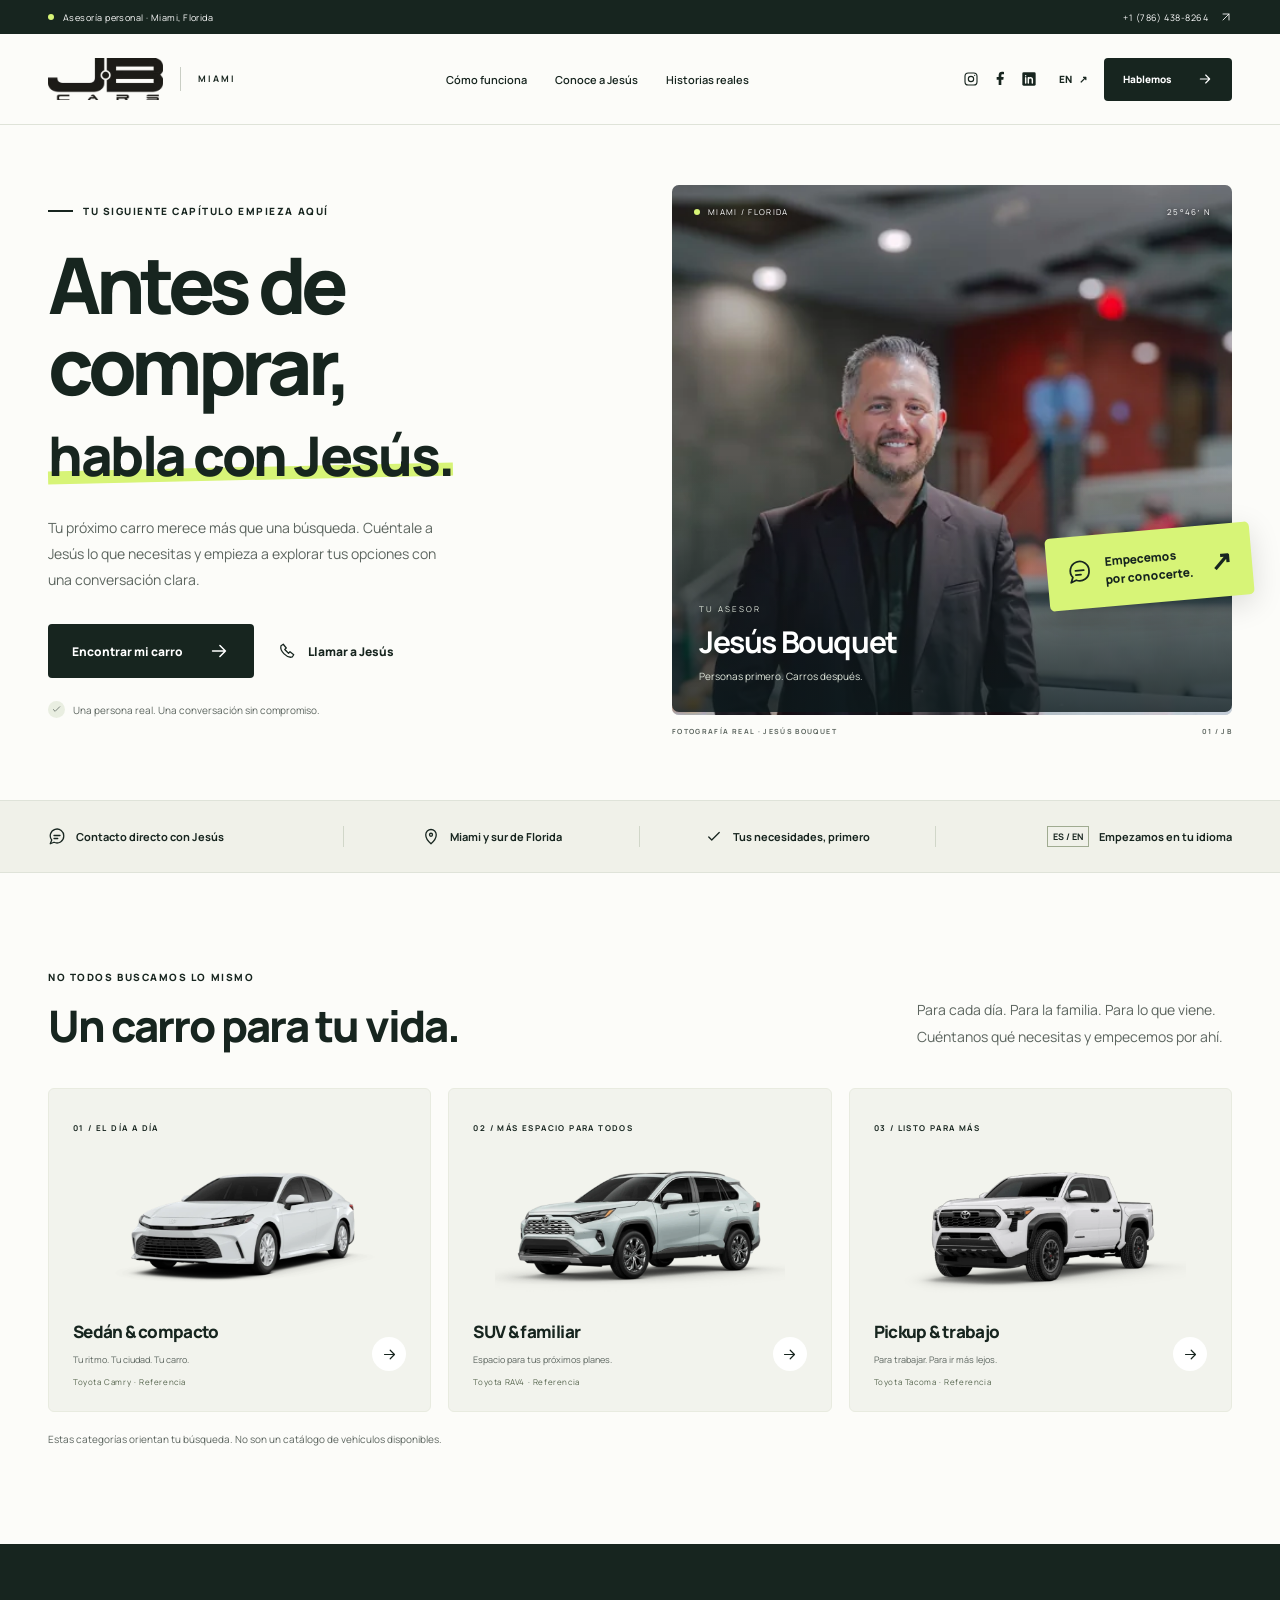
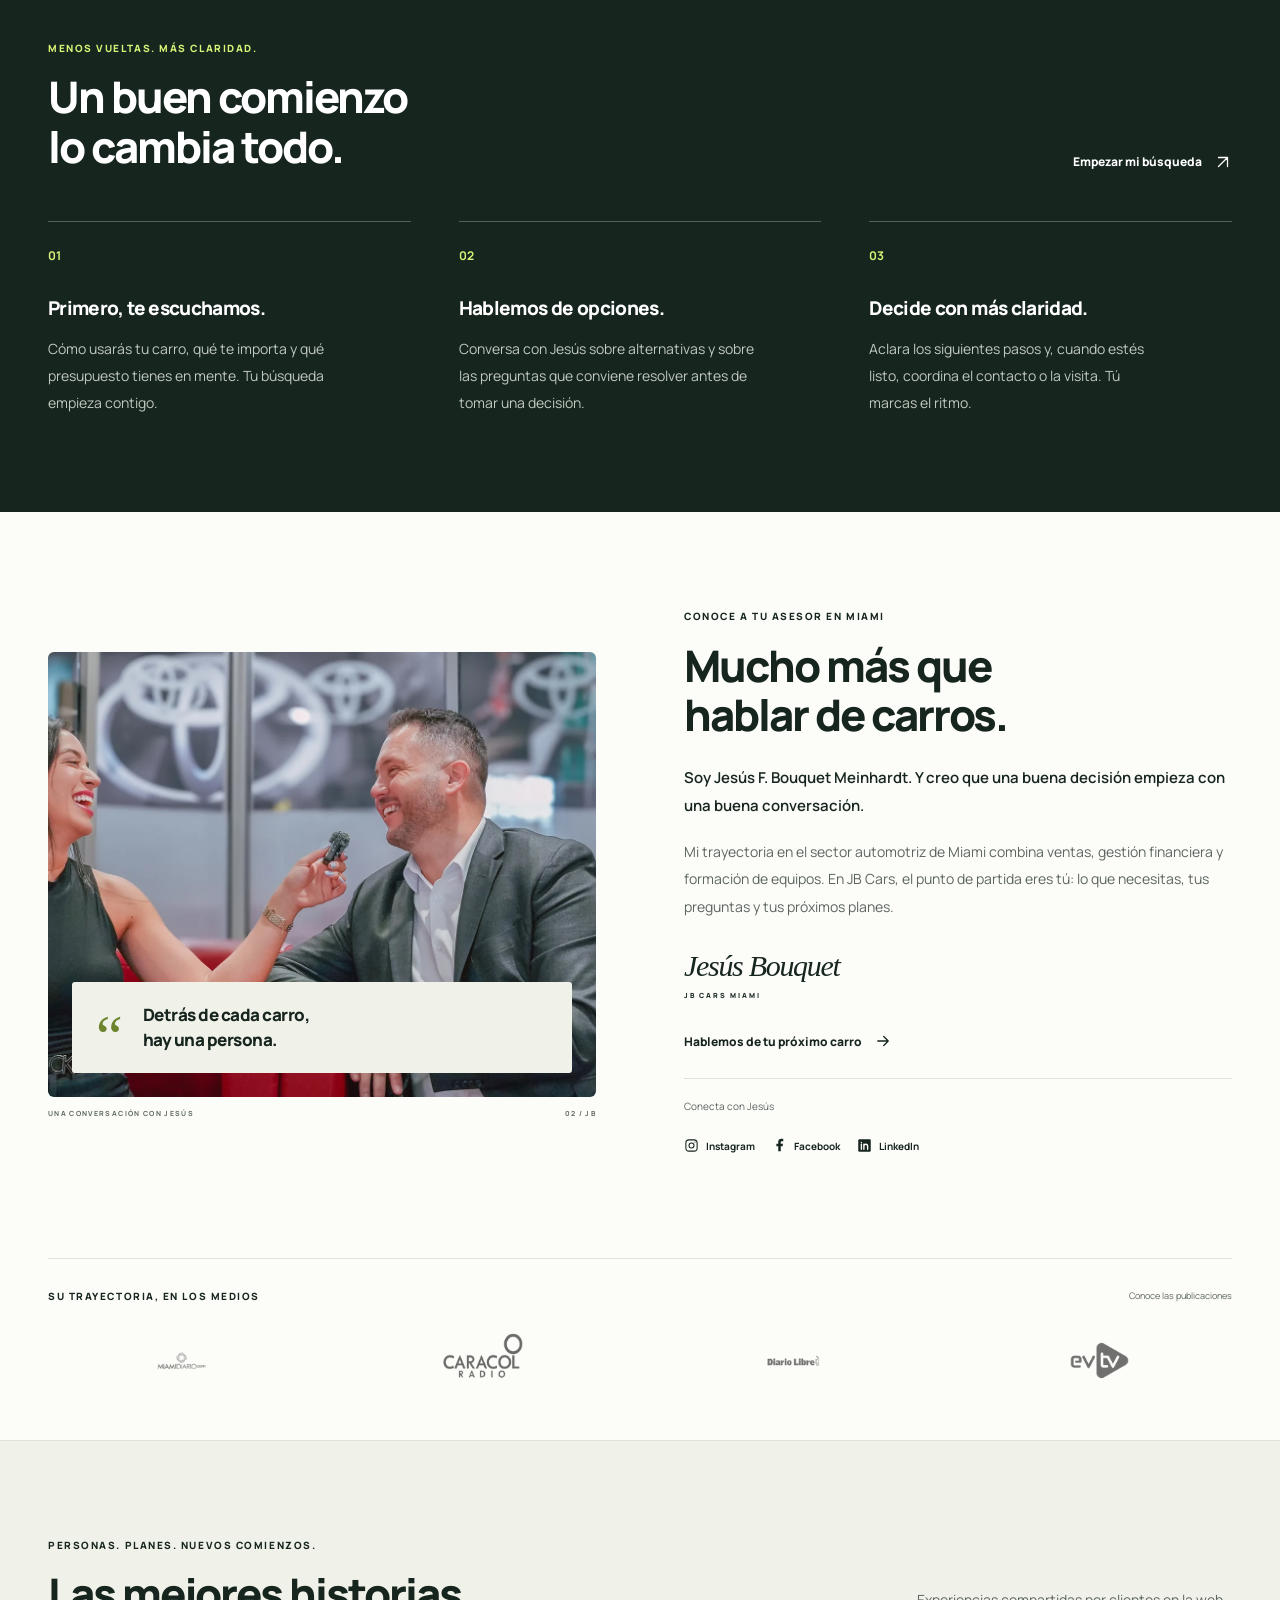
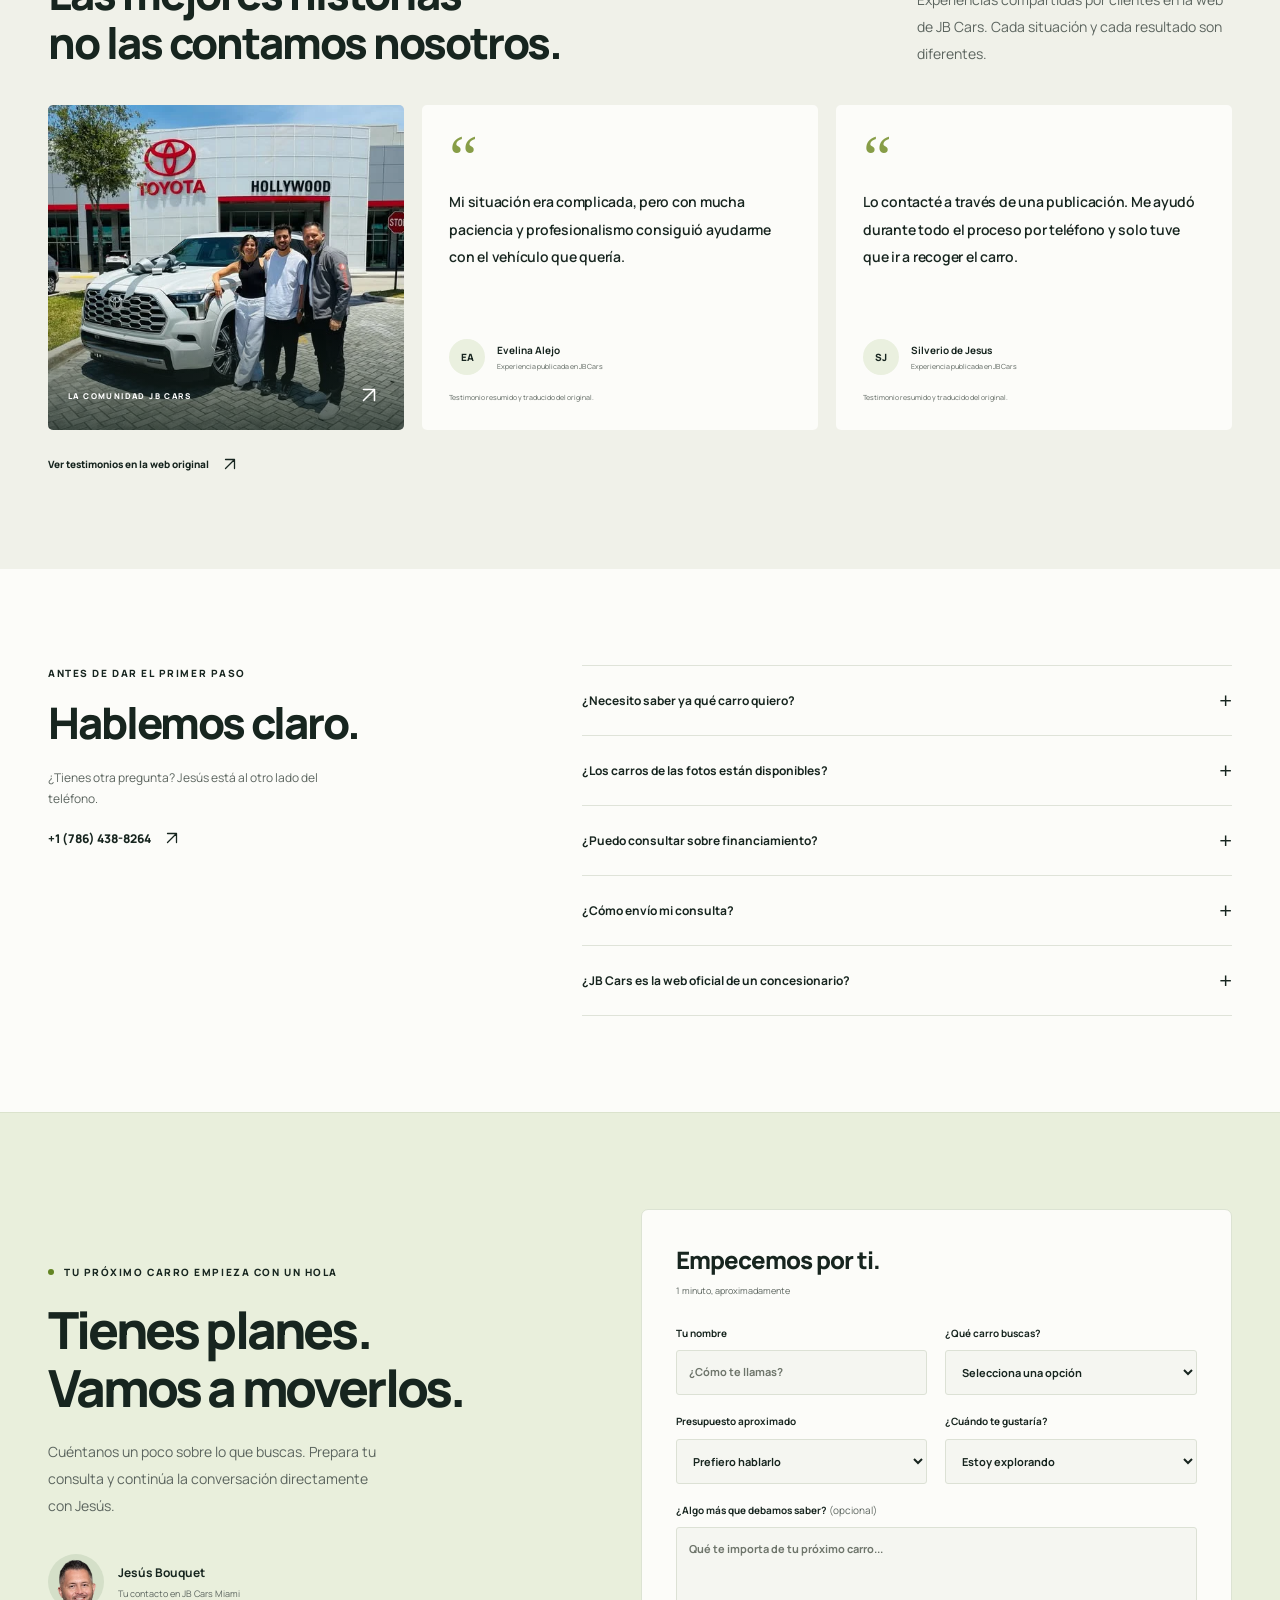
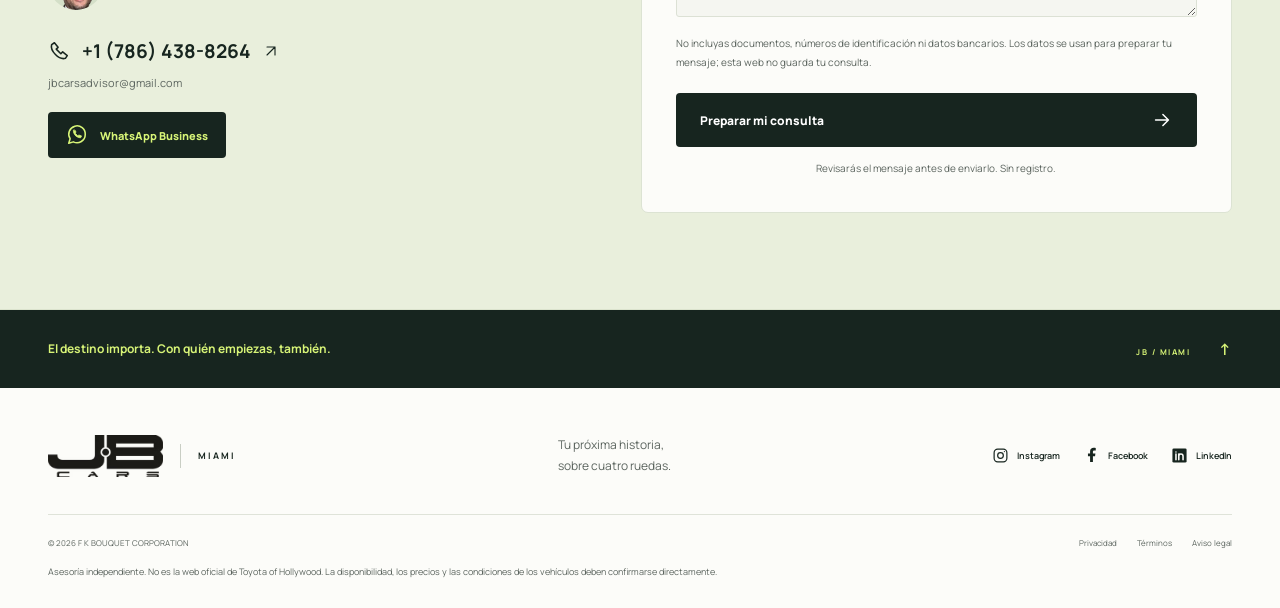
==== commit baa4337e: "Adaptar textos al español latino" ====
--- a/docs/index.html
+++ b/docs/index.html
@@ -20,7 +20,7 @@
 <link as="font" crossorigin="" href="assets/manrope-800.woff2" rel="preload" type="font/woff2"/>
 <link href="styles.css" rel="stylesheet"/>
 <script defer="True" src="config.js"></script><script defer="" src="app.js"></script>
-<script type="application/ld+json">{"@context":"https://schema.org","@graph":[{"@context":"https://schema.org","@type":"Organization","name":"JB Cars Miami","legalName":"F K BOUQUET CORPORATION","url":"https://jbcarsadvisor-svg.github.io/jbcars-miami-web/","logo":"https://jbcarsadvisor-svg.github.io/jbcars-miami-web/assets/logo.png","telephone":"+1-786-438-8264","email":"jbcarsadvisor@gmail.com","sameAs":["https://www.instagram.com/jbcarsmiami/","https://www.facebook.com/jbcarsmiami/","https://www.jbcarsmiami.com/","https://www.linkedin.com/in/jesus-bouquet-meinhardt-769883a0"],"@id":"https://jbcarsadvisor-svg.github.io/jbcars-miami-web/#organization"},{"@type":"Person","@id":"https://jbcarsadvisor-svg.github.io/jbcars-miami-web/#jesus","name":"Jesús F. Bouquet Meinhardt","worksFor":{"@id":"https://jbcarsadvisor-svg.github.io/jbcars-miami-web/#organization"},"url":"https://jbcarsadvisor-svg.github.io/jbcars-miami-web/#jesus"},{"@type":"WebSite","@id":"https://jbcarsadvisor-svg.github.io/jbcars-miami-web/#website","url":"https://jbcarsadvisor-svg.github.io/jbcars-miami-web/","name":"JB Cars Miami","publisher":{"@id":"https://jbcarsadvisor-svg.github.io/jbcars-miami-web/#organization"},"inLanguage":["es","en"]},{"@type":"WebPage","@id":"https://jbcarsadvisor-svg.github.io/jbcars-miami-web/#webpage","url":"https://jbcarsadvisor-svg.github.io/jbcars-miami-web/","name":"Asesor de carros en Miami | Jesús Bouquet · JB Cars Miami","description":"Asesoría para comprar carro en Miami con Jesús Bouquet. Explora tus opciones y contacta por WhatsApp Business, teléfono o email. Atención en español e inglés.","inLanguage":"es","isPartOf":{"@id":"https://jbcarsadvisor-svg.github.io/jbcars-miami-web/#website"},"about":{"@id":"https://jbcarsadvisor-svg.github.io/jbcars-miami-web/#organization"}},{"@type":"FAQPage","@id":"https://jbcarsadvisor-svg.github.io/jbcars-miami-web/#preguntas","inLanguage":"es","mainEntity":[{"@type":"Question","name":"¿Necesito saber ya qué carro quiero?","acceptedAnswer":{"@type":"Answer","text":"No. Puedes empezar por cómo lo vas a usar, el espacio que necesitas y tu presupuesto aproximado. La primera conversación sirve para orientar tu búsqueda."}},{"@type":"Question","name":"¿Los carros de las fotos están disponibles?","acceptedAnswer":{"@type":"Answer","text":"Las fotos muestran contenido de JB Cars y referencias de su comunidad, no un inventario actualizado. Pregunta a Jesús por las opciones disponibles, sus precios y condiciones."}},{"@type":"Question","name":"¿Puedo consultar sobre financiación?","acceptedAnswer":{"@type":"Answer","text":"Puedes plantear tus preguntas a Jesús. Cualquier financiación, aprobación, tasa o condición depende de la evaluación de la entidad correspondiente. No se garantiza la aprobación. No envíes documentación financiera por este formulario."}},{"@type":"Question","name":"¿Cómo envío mi consulta?","acceptedAnswer":{"@type":"Answer","text":"Completa el formulario para preparar un mensaje y revísalo. Después podrás abrir WhatsApp Business o tu aplicación de correo y enviarlo tú. También puedes llamar directamente. Preparar el mensaje no significa que se haya enviado."}},{"@type":"Question","name":"¿JB Cars es la web oficial de un concesionario?","acceptedAnswer":{"@type":"Answer","text":"No. JB Cars es una web de asesoría independiente operada por F K BOUQUET CORPORATION. No es la web oficial de Toyota of Hollywood. Confirma con Jesús el alcance y los posibles costes de cualquier servicio antes de contratarlo."}}]}]}</script>
+<script type="application/ld+json">{"@context":"https://schema.org","@graph":[{"@context":"https://schema.org","@type":"Organization","name":"JB Cars Miami","legalName":"F K BOUQUET CORPORATION","url":"https://jbcarsadvisor-svg.github.io/jbcars-miami-web/","logo":"https://jbcarsadvisor-svg.github.io/jbcars-miami-web/assets/logo.png","telephone":"+1-786-438-8264","email":"jbcarsadvisor@gmail.com","sameAs":["https://www.instagram.com/jbcarsmiami/","https://www.facebook.com/jbcarsmiami/","https://www.jbcarsmiami.com/","https://www.linkedin.com/in/jesus-bouquet-meinhardt-769883a0"],"@id":"https://jbcarsadvisor-svg.github.io/jbcars-miami-web/#organization"},{"@type":"Person","@id":"https://jbcarsadvisor-svg.github.io/jbcars-miami-web/#jesus","name":"Jesús F. Bouquet Meinhardt","worksFor":{"@id":"https://jbcarsadvisor-svg.github.io/jbcars-miami-web/#organization"},"url":"https://jbcarsadvisor-svg.github.io/jbcars-miami-web/#jesus"},{"@type":"WebSite","@id":"https://jbcarsadvisor-svg.github.io/jbcars-miami-web/#website","url":"https://jbcarsadvisor-svg.github.io/jbcars-miami-web/","name":"JB Cars Miami","publisher":{"@id":"https://jbcarsadvisor-svg.github.io/jbcars-miami-web/#organization"},"inLanguage":["es","en"]},{"@type":"WebPage","@id":"https://jbcarsadvisor-svg.github.io/jbcars-miami-web/#webpage","url":"https://jbcarsadvisor-svg.github.io/jbcars-miami-web/","name":"Asesor de carros en Miami | Jesús Bouquet · JB Cars Miami","description":"Asesoría para comprar carro en Miami con Jesús Bouquet. Explora tus opciones y contacta por WhatsApp Business, teléfono o email. Atención en español e inglés.","inLanguage":"es","isPartOf":{"@id":"https://jbcarsadvisor-svg.github.io/jbcars-miami-web/#website"},"about":{"@id":"https://jbcarsadvisor-svg.github.io/jbcars-miami-web/#organization"}},{"@type":"FAQPage","@id":"https://jbcarsadvisor-svg.github.io/jbcars-miami-web/#preguntas","inLanguage":"es","mainEntity":[{"@type":"Question","name":"¿Necesito saber ya qué carro quiero?","acceptedAnswer":{"@type":"Answer","text":"No. Puedes empezar por cómo lo vas a usar, el espacio que necesitas y tu presupuesto aproximado. La primera conversación sirve para orientar tu búsqueda."}},{"@type":"Question","name":"¿Los carros de las fotos están disponibles?","acceptedAnswer":{"@type":"Answer","text":"Las fotos muestran contenido de JB Cars y referencias de su comunidad, no un inventario actualizado. Pregunta a Jesús por las opciones disponibles, sus precios y condiciones."}},{"@type":"Question","name":"¿Puedo consultar sobre financiamiento?","acceptedAnswer":{"@type":"Answer","text":"Puedes plantear tus preguntas a Jesús. Cualquier financiamiento, aprobación, tasa o condición depende de la evaluación de la entidad correspondiente. No se garantiza la aprobación. No envíes documentación financiera por este formulario."}},{"@type":"Question","name":"¿Cómo envío mi consulta?","acceptedAnswer":{"@type":"Answer","text":"Completa el formulario para preparar un mensaje y revísalo. Después podrás abrir WhatsApp Business o tu aplicación de correo y enviarlo tú. También puedes llamar directamente. Preparar el mensaje no significa que se haya enviado."}},{"@type":"Question","name":"¿JB Cars es la web oficial de un concesionario?","acceptedAnswer":{"@type":"Answer","text":"No. JB Cars es una web de asesoría independiente operada por F K BOUQUET CORPORATION. No es la web oficial de Toyota of Hollywood. Confirma con Jesús el alcance y los posibles costos de cualquier servicio antes de contratarlo."}}]}]}</script>
 <link href="https://jbcarsadvisor-svg.github.io/jbcars-miami-web/" hreflang="es" rel="alternate"/><link href="https://jbcarsadvisor-svg.github.io/jbcars-miami-web/en/" hreflang="en" rel="alternate"/><link href="https://jbcarsadvisor-svg.github.io/jbcars-miami-web/" hreflang="x-default" rel="alternate"/></head>
 <body>
 <svg aria-hidden="true" class="icon-library" xmlns="http://www.w3.org/2000/svg"><symbol id="arrow" viewbox="0 0 24 24"><path d="M5 12h14M13 6l6 6-6 6"></path></symbol><symbol id="diagonal" viewbox="0 0 24 24"><path d="M6 18 18 6M6 6h12v12"></path></symbol><symbol id="check" viewbox="0 0 24 24"><path d="m5 12 4 4L19 6"></path></symbol><symbol id="phone" viewbox="0 0 24 24"><path d="m7 3-3 2c-2 7 8 17 15 15l2-3-5-4-2 2-5-5 2-2-4-5Z"></path></symbol><symbol id="chat" viewbox="0 0 24 24"><path d="M21 11a9 9 0 0 1-13 8l-5 2 2-5A9 9 0 1 1 21 11Z"></path><path d="M8 10h8M8 14h5"></path></symbol><symbol id="car" viewbox="0 0 24 24"><path d="m3 10 3-6h12l3 6v9h-3v-3H6v3H3v-9Zm0 0h18M6 13h2m8 0h2"></path></symbol><symbol id="pin" viewbox="0 0 24 24"><path d="M19 9c0 6-7 12-7 12S5 15 5 9a7 7 0 1 1 14 0Z"></path><circle cx="12" cy="9" r="2"></circle></symbol><symbol id="instagram" viewbox="0 0 24 24"><rect height="18" rx="5" width="18" x="3" y="3"></rect><circle cx="12" cy="12" r="4"></circle><circle cx="17.5" cy="6.5" fill="currentColor" r=".9" stroke="none"></circle></symbol><symbol id="facebook" viewbox="0 0 24 24"><path d="M14 21v-8h3l.5-4H14V7c0-1.2.4-2 2-2h2V1.4c-.8-.2-2-.4-3-.4-3 0-5 1.8-5 5v3H7v4h3v8Z" fill="currentColor" stroke="none"></path></symbol><symbol id="linkedin" viewbox="0 0 24 24"><rect fill="currentColor" height="20" rx="2" stroke="none" width="20" x="2" y="2"></rect><path d="M7 10v8m0-11v.1M11 18v-8m0 3c0-4 6-4 6 0v5" fill="none" stroke="var(--paper)" stroke-width="2.2"></path></symbol><symbol id="whatsapp" viewbox="0 0 24 24"><path d="M21 11.5a9 9 0 0 1-13 8L3 21l1.5-5A9 9 0 1 1 21 11.5Z"></path><path d="M8 7c0 5 4 8 8 8l1-2-3-1-1 1-3-3 1-1-1-2Z" fill="currentColor" stroke-width=".8"></path></symbol></svg>
@@ -64,7 +64,7 @@
 <section aria-labelledby="about-title" class="section container about" id="jesus"><div class="about-visual"><img alt="Jesús Bouquet conversando durante una entrevista" height="910" loading="lazy" src="assets/jesus-interview.webp" width="1600"/><div class="about-quote"><span aria-hidden="true">“</span><p data-i18n="aboutQuote">Detrás de cada carro,<br/>hay una persona.</p></div><div class="image-caption"><span data-i18n="aboutPhoto">UNA CONVERSACIÓN CON JESÚS</span><span aria-hidden="true">02 / JB</span></div></div><div class="about-copy"><div class="eyebrow" data-i18n="aboutEyebrow">CONOCE A TU ASESOR EN MIAMI</div><h2 data-i18n="aboutTitle" id="about-title">Mucho más que<br/>hablar de carros.</h2><p class="about-intro" data-i18n="aboutIntro">Soy Jesús F. Bouquet Meinhardt. Y creo que una buena decisión empieza con una buena conversación.</p><p data-i18n="aboutDesc">Mi trayectoria en el sector automotriz de Miami combina ventas, gestión financiera y formación de equipos. En JB Cars, el punto de partida eres tú: lo que necesitas, tus preguntas y tus próximos planes.</p><div class="signature">Jesús Bouquet <span>JB CARS MIAMI</span></div><a class="text-link" href="#contacto"><span data-i18n="meet">Hablemos de tu próximo carro</span><svg class="icon"><use href="#arrow"></use></svg></a><div class="about-social"><span data-i18n="follow">Conecta con Jesús</span><a href="https://www.instagram.com/jbcarsmiami/" rel="noopener noreferrer" target="_blank"><svg aria-hidden="true" class="icon social-icon"><use href="#instagram"></use></svg><span>Instagram</span></a><a href="https://www.facebook.com/jbcarsmiami/" rel="noopener noreferrer" target="_blank"><svg aria-hidden="true" class="icon social-icon"><use href="#facebook"></use></svg><span>Facebook</span></a><a href="https://www.linkedin.com/in/jesus-bouquet-meinhardt-769883a0" rel="noopener noreferrer" target="_blank"><svg aria-hidden="true" class="icon social-icon"><use href="#linkedin"></use></svg><span>LinkedIn</span></a></div></div></section>
 <section aria-labelledby="press-title" class="press-section container"><div class="press-intro"><span class="eyebrow" data-i18n="pressTitle" id="press-title">SU TRAYECTORIA, EN LOS MEDIOS</span><span data-i18n="pressDesc">Conoce las publicaciones</span></div><div class="press-logos"><a aria-label="Jesús Bouquet en Miami Diario (nueva pestaña)" href="https://miamidiario.com/de-vendedor-a-mentor-el-ascenso-de-jesus-bouquet-en-la-industria-automotriz-del-sur-de-florida/" rel="noopener noreferrer" target="_blank"><img alt="Miami Diario" height="180" loading="lazy" src="assets/web-05-medio-miami-diario.webp" width="180"/></a><a aria-label="Jesús Bouquet en Caracol Radio (nueva pestaña)" href="https://caracol.com.co/2025/05/02/jesus-bouquet-el-arte-de-vender-confianza-sobre-ruedas/" rel="noopener noreferrer" target="_blank"><img alt="Caracol Radio" height="180" loading="lazy" src="assets/web-06-medio-caracol.webp" width="271"/></a><a aria-label="Jesús Bouquet en Diario Libre (nueva pestaña)" href="https://www.diariolibre.com/mundo/resto-del-mundo/2025/05/11/jesus-bouquet-meinhardt-un-lider-en-gestion-financiera/3109093" rel="noopener noreferrer" target="_blank"><img alt="Diario Libre" height="180" loading="lazy" src="assets/web-07-medio-diario-libre.webp" width="180"/></a><a aria-label="Jesús Bouquet en EVTV (nueva pestaña)" href="https://evtv.online/historias-de-exitos/jesus-f-bouquet-revela-las-claves-de-innovacion-y-liderazgo-en-la-industria-automotriz/" rel="noopener noreferrer" target="_blank"><img alt="EVTV" height="180" loading="lazy" src="assets/web-09-medio-evtv.webp" width="180"/></a></div></section>
 <section aria-labelledby="stories-title" class="section stories-section" id="historias"><div class="container"><div class="section-heading"><div><div class="eyebrow" data-i18n="storiesEyebrow">PERSONAS. PLANES. NUEVOS COMIENZOS.</div><h2 data-i18n="storiesTitle" id="stories-title">Las mejores historias<br/>no las contamos nosotros.</h2></div><p data-i18n="storiesDesc">Experiencias compartidas por clientes en la web de JB Cars. Cada situación y cada resultado son diferentes.</p></div><div class="stories-grid"><article class="story-card story-feature"><img alt="Personas junto a un vehículo frente a Toyota of Hollywood" height="640" loading="lazy" src="assets/delivery.webp" width="512"/><div class="story-photo-caption"><span data-i18n="community">LA COMUNIDAD JB CARS</span><a aria-label="Ver la publicación original en Instagram" href="https://www.instagram.com/toyotaofhollywood/p/DJzpSnrOlDx/" rel="noopener noreferrer" target="_blank"><svg class="icon"><use href="#diagonal"></use></svg></a></div></article><article class="story-card testimonial"><span aria-hidden="true" class="quote-mark">“</span><blockquote data-i18n="quote1">Mi situación era complicada, pero con mucha paciencia y profesionalismo consiguió ayudarme con el vehículo que quería.</blockquote><div class="testimonial-person"><span class="avatar">EA</span><div><strong>Evelina Alejo</strong><span data-i18n="testimonialLabel">Experiencia publicada en JB Cars</span></div></div><span class="testimonial-note" data-i18n="quoteNote">Testimonio resumido y traducido del original.</span></article><article class="story-card testimonial"><span aria-hidden="true" class="quote-mark">“</span><blockquote data-i18n="quote2">Lo contacté a través de una publicación. Me ayudó durante todo el proceso por teléfono y solo tuve que ir a recoger el carro.</blockquote><div class="testimonial-person"><span class="avatar">SJ</span><div><strong>Silverio de Jesus</strong><span data-i18n="testimonialLabel">Experiencia publicada en JB Cars</span></div></div><span class="testimonial-note" data-i18n="quoteNote">Testimonio resumido y traducido del original.</span></article></div><a class="text-link stories-source" href="https://www.jbcarsmiami.com/" rel="noopener noreferrer" target="_blank"><span data-i18n="seeOriginal">Ver testimonios en la web original</span><svg class="icon"><use href="#diagonal"></use></svg></a></div></section>
-<section aria-labelledby="faq-title" class="section container faq-section" id="preguntas"><div class="faq-heading"><div class="eyebrow" data-i18n="faqEyebrow">ANTES DE DAR EL PRIMER PASO</div><h2 data-i18n="faqTitle" id="faq-title">Hablemos claro.</h2><p data-i18n="faqDesc">¿Tienes otra pregunta? Jesús está al otro lado del teléfono.</p><a class="text-link" href="tel:+17864388264">+1 (786) 438-8264 <svg class="icon"><use href="#diagonal"></use></svg></a></div><div class="faq-list"><details><summary><span data-i18n="faq1q">¿Necesito saber ya qué carro quiero?</span><span aria-hidden="true" class="faq-plus">+</span></summary><p data-i18n="faq1a">No. Puedes empezar por cómo lo vas a usar, el espacio que necesitas y tu presupuesto aproximado. La primera conversación sirve para orientar tu búsqueda.</p></details><details><summary><span data-i18n="faq2q">¿Los carros de las fotos están disponibles?</span><span aria-hidden="true" class="faq-plus">+</span></summary><p data-i18n="faq2a">Las fotos muestran contenido de JB Cars y referencias de su comunidad, no un inventario actualizado. Pregunta a Jesús por las opciones disponibles, sus precios y condiciones.</p></details><details><summary><span data-i18n="faq3q">¿Puedo consultar sobre financiación?</span><span aria-hidden="true" class="faq-plus">+</span></summary><p data-i18n="faq3a">Puedes plantear tus preguntas a Jesús. Cualquier financiación, aprobación, tasa o condición depende de la evaluación de la entidad correspondiente. No se garantiza la aprobación. No envíes documentación financiera por este formulario.</p></details><details><summary><span data-i18n="faq4q">¿Cómo envío mi consulta?</span><span aria-hidden="true" class="faq-plus">+</span></summary><p data-i18n="faq4a">Completa el formulario para preparar un mensaje y revísalo. Después podrás abrir WhatsApp Business o tu aplicación de correo y enviarlo tú. También puedes llamar directamente. Preparar el mensaje no significa que se haya enviado.</p></details><details><summary><span data-i18n="faq5q">¿JB Cars es la web oficial de un concesionario?</span><span aria-hidden="true" class="faq-plus">+</span></summary><p data-i18n="faq5a">No. JB Cars es una web de asesoría independiente operada por F K BOUQUET CORPORATION. No es la web oficial de Toyota of Hollywood. Confirma con Jesús el alcance y los posibles costes de cualquier servicio antes de contratarlo.</p></details></div></section>
+<section aria-labelledby="faq-title" class="section container faq-section" id="preguntas"><div class="faq-heading"><div class="eyebrow" data-i18n="faqEyebrow">ANTES DE DAR EL PRIMER PASO</div><h2 data-i18n="faqTitle" id="faq-title">Hablemos claro.</h2><p data-i18n="faqDesc">¿Tienes otra pregunta? Jesús está al otro lado del teléfono.</p><a class="text-link" href="tel:+17864388264">+1 (786) 438-8264 <svg class="icon"><use href="#diagonal"></use></svg></a></div><div class="faq-list"><details><summary><span data-i18n="faq1q">¿Necesito saber ya qué carro quiero?</span><span aria-hidden="true" class="faq-plus">+</span></summary><p data-i18n="faq1a">No. Puedes empezar por cómo lo vas a usar, el espacio que necesitas y tu presupuesto aproximado. La primera conversación sirve para orientar tu búsqueda.</p></details><details><summary><span data-i18n="faq2q">¿Los carros de las fotos están disponibles?</span><span aria-hidden="true" class="faq-plus">+</span></summary><p data-i18n="faq2a">Las fotos muestran contenido de JB Cars y referencias de su comunidad, no un inventario actualizado. Pregunta a Jesús por las opciones disponibles, sus precios y condiciones.</p></details><details><summary><span data-i18n="faq3q">¿Puedo consultar sobre financiamiento?</span><span aria-hidden="true" class="faq-plus">+</span></summary><p data-i18n="faq3a">Puedes plantear tus preguntas a Jesús. Cualquier financiamiento, aprobación, tasa o condición depende de la evaluación de la entidad correspondiente. No se garantiza la aprobación. No envíes documentación financiera por este formulario.</p></details><details><summary><span data-i18n="faq4q">¿Cómo envío mi consulta?</span><span aria-hidden="true" class="faq-plus">+</span></summary><p data-i18n="faq4a">Completa el formulario para preparar un mensaje y revísalo. Después podrás abrir WhatsApp Business o tu aplicación de correo y enviarlo tú. También puedes llamar directamente. Preparar el mensaje no significa que se haya enviado.</p></details><details><summary><span data-i18n="faq5q">¿JB Cars es la web oficial de un concesionario?</span><span aria-hidden="true" class="faq-plus">+</span></summary><p data-i18n="faq5a">No. JB Cars es una web de asesoría independiente operada por F K BOUQUET CORPORATION. No es la web oficial de Toyota of Hollywood. Confirma con Jesús el alcance y los posibles costos de cualquier servicio antes de contratarlo.</p></details></div></section>
 <section aria-labelledby="contact-title" class="contact-section section" id="contacto"><div class="container contact-grid"><div class="contact-copy"><div class="eyebrow"><span class="live-dot"></span><span data-i18n="contactEyebrow">TU PRÓXIMO CARRO EMPIEZA CON UN HOLA</span></div><h2 data-i18n="contactTitle" id="contact-title">Tienes planes.<br/>Vamos a moverlos.</h2><p data-i18n="contactDesc">Cuéntanos un poco sobre lo que buscas. Prepara tu consulta y continúa la conversación directamente con Jesús.</p><div class="contact-person"><span class="contact-avatar"><img alt="Jesús Bouquet" height="60" loading="lazy" src="assets/jesus-portrait.webp" width="60"/></span><div><strong>Jesús Bouquet</strong><span data-i18n="contactPerson">Tu contacto en JB Cars Miami</span></div></div><a class="contact-phone" href="tel:+17864388264"><svg class="icon"><use href="#phone"></use></svg>+1 (786) 438-8264<svg class="icon"><use href="#diagonal"></use></svg></a><a class="contact-email" href="mailto:jbcarsadvisor@gmail.com">jbcarsadvisor@gmail.com</a><a class="button whatsapp-direct" data-whatsapp="direct" href="https://wa.me/17864388264?text=%C2%A1Hola%2C%20Jes%C3%BAs!%20Me%20gustar%C3%ADa%20hablar%20de%20mi%20pr%C3%B3ximo%20carro%20en%20Miami." rel="noopener noreferrer" target="_blank"><svg class="icon"><use href="#whatsapp"></use></svg><span>WhatsApp Business</span></a></div><div class="form-panel"><form id="inquiry-form"><div class="form-heading"><h3 data-i18n="formTitle">Empecemos por ti.</h3><span data-i18n="formTime">1 minuto, aproximadamente</span></div><div class="form-row"><label><span data-i18n="nameLabel">Tu nombre</span><input autocomplete="given-name" data-placeholder="namePlaceholder" id="name" maxlength="70" name="name" placeholder="¿Cómo te llamas?" required="" type="text"/></label><label><span data-i18n="vehicleLabel">¿Qué carro buscas?</span><select id="vehicle" name="vehicle" required=""><option data-i18n="selectOption" value="">Selecciona una opción</option><option data-i18n="daily" value="daily">Sedán &amp; compacto</option><option data-i18n="family" value="family">SUV &amp; familiar</option><option data-i18n="pickup" value="pickup">Pickup &amp; trabajo</option><option data-i18n="unsure" value="unsure">Todavía no lo sé</option></select></label></div><div class="form-row"><label><span data-i18n="budgetLabel">Presupuesto aproximado</span><select id="budget" name="budget"><option data-i18n="discuss" value="unsure">Prefiero hablarlo</option><option data-i18n="under20" value="under20">Menos de $20,000</option><option value="20to35">$20,000 – $35,000</option><option value="35to50">$35,000 – $50,000</option><option data-i18n="over50" value="over50">Más de $50,000</option></select></label><label><span data-i18n="timingLabel">¿Cuándo te gustaría?</span><select id="timing" name="timing"><option data-i18n="exploring" value="exploring">Estoy explorando</option><option data-i18n="soon" value="soon">Lo antes posible</option><option data-i18n="month" value="month">Este mes</option><option data-i18n="later" value="later">En los próximos meses</option></select></label></div><label><span data-i18n="messageLabel">¿Algo más que debamos saber? <span class="optional">(opcional)</span></span><textarea data-placeholder="messagePlaceholder" id="message" maxlength="600" name="message" placeholder="Qué te importa de tu próximo carro..." rows="3"></textarea></label><p class="form-privacy" data-i18n="formPrivacy">No incluyas documentos, números de identificación ni datos bancarios. Los datos se usan para preparar tu mensaje; esta web no guarda tu consulta.</p><button class="button button-dark form-submit" type="submit"><span data-i18n="prepare">Preparar mi consulta</span><svg class="icon"><use href="#arrow"></use></svg></button><p class="form-explainer" data-i18n="formExplain">Revisarás el mensaje antes de enviarlo. Sin registro.</p></form><div class="message-panel" hidden="" id="message-panel"><span class="message-status"><svg class="icon"><use href="#check"></use></svg><span data-i18n="ready">Tu consulta está preparada.</span></span><h3 data-i18n="reviewTitle">Revísala. Y hablemos.</h3><p data-i18n="reviewDesc">Todavía no se ha enviado. Elige WhatsApp Business o email y pulsa enviar en la aplicación que se abra.</p><pre id="message-preview"></pre><a class="button button-dark" data-whatsapp="inquiry" href="https://wa.me/17864388264?text=%C2%A1Hola%2C%20Jes%C3%BAs!%20Me%20gustar%C3%ADa%20hablar%20de%20mi%20pr%C3%B3ximo%20carro%20en%20Miami." id="send-whatsapp" rel="noopener noreferrer" target="_blank"><svg class="icon"><use href="#whatsapp"></use></svg><span data-i18n="openWhatsapp">Abrir WhatsApp Business</span></a><a class="text-link" data-i18n="sendEmail" id="send-email">Abrir email</a><div class="message-actions"><button class="text-link" data-i18n="edit" id="edit-inquiry" type="button">Editar consulta</button></div><p class="form-explainer" data-i18n="fallback">Si WhatsApp no está disponible, usa email o llama a Jesús.</p></div><noscript><p class="noscript-note">Puedes contactar directamente: <a href="tel:+17864388264">+1 (786) 438-8264</a> · <a href="mailto:jbcarsadvisor@gmail.com">Email</a>. Para preparar el mensaje, activa JavaScript.</p></noscript></div></div></section>
 <section class="closing-strip"><div class="container"><span data-i18n="closing">El destino importa. Con quién empiezas, también.</span><a aria-label="JB / MIAMI — Volver al inicio" href="#inicio">JB / MIAMI <span aria-hidden="true">↑</span></a></div></section>
 </main>
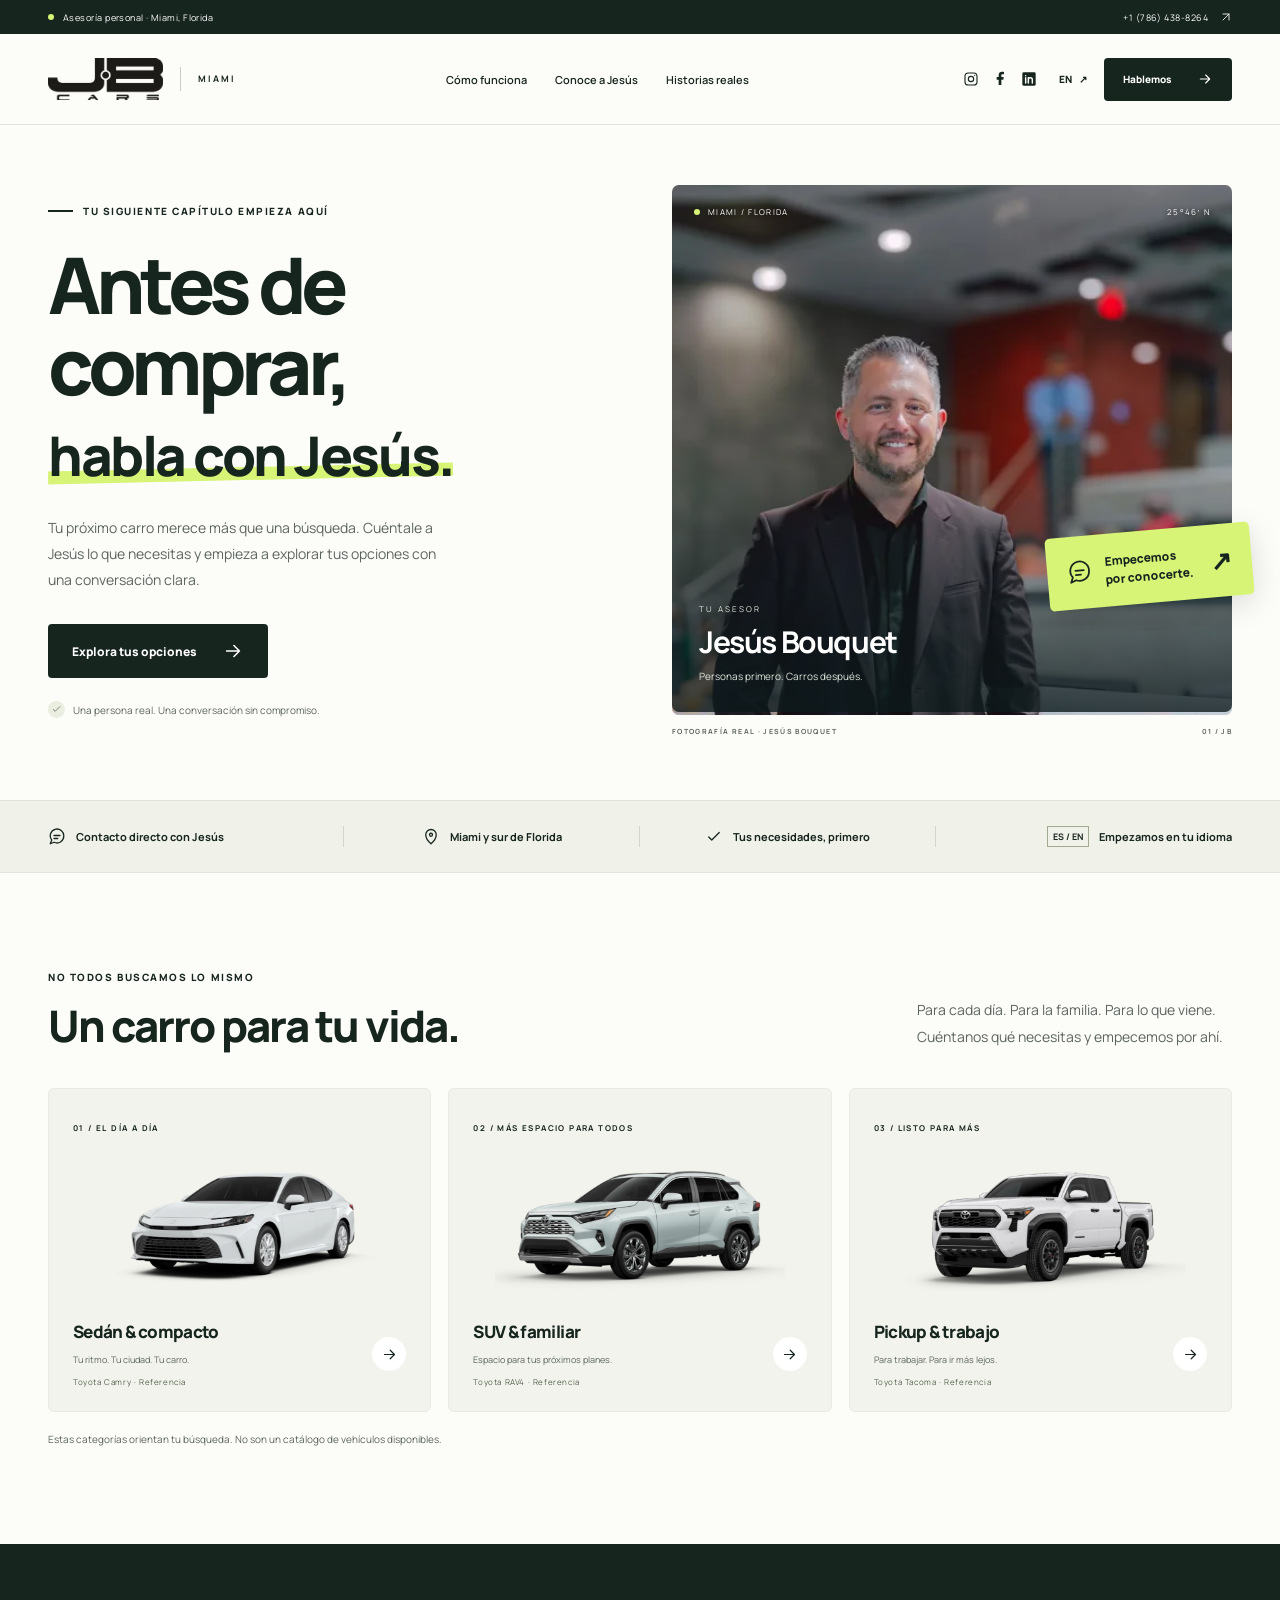
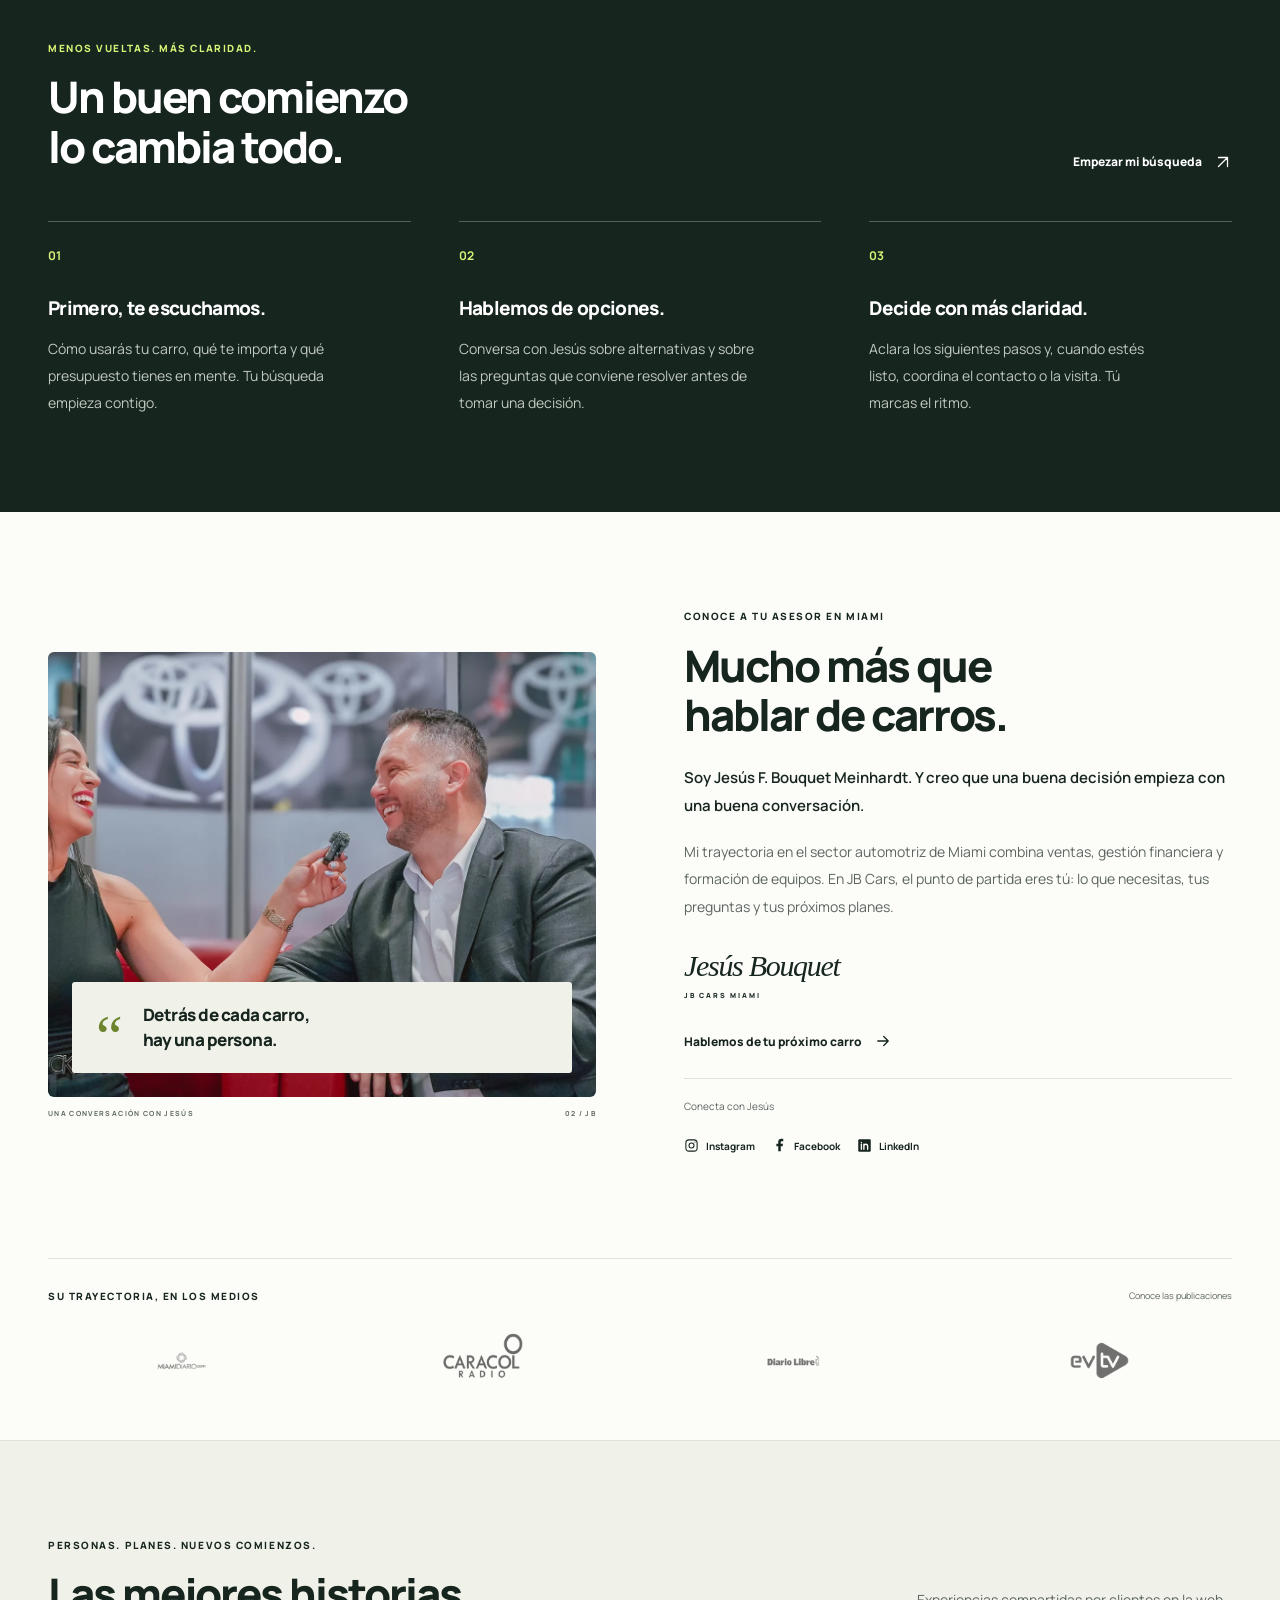
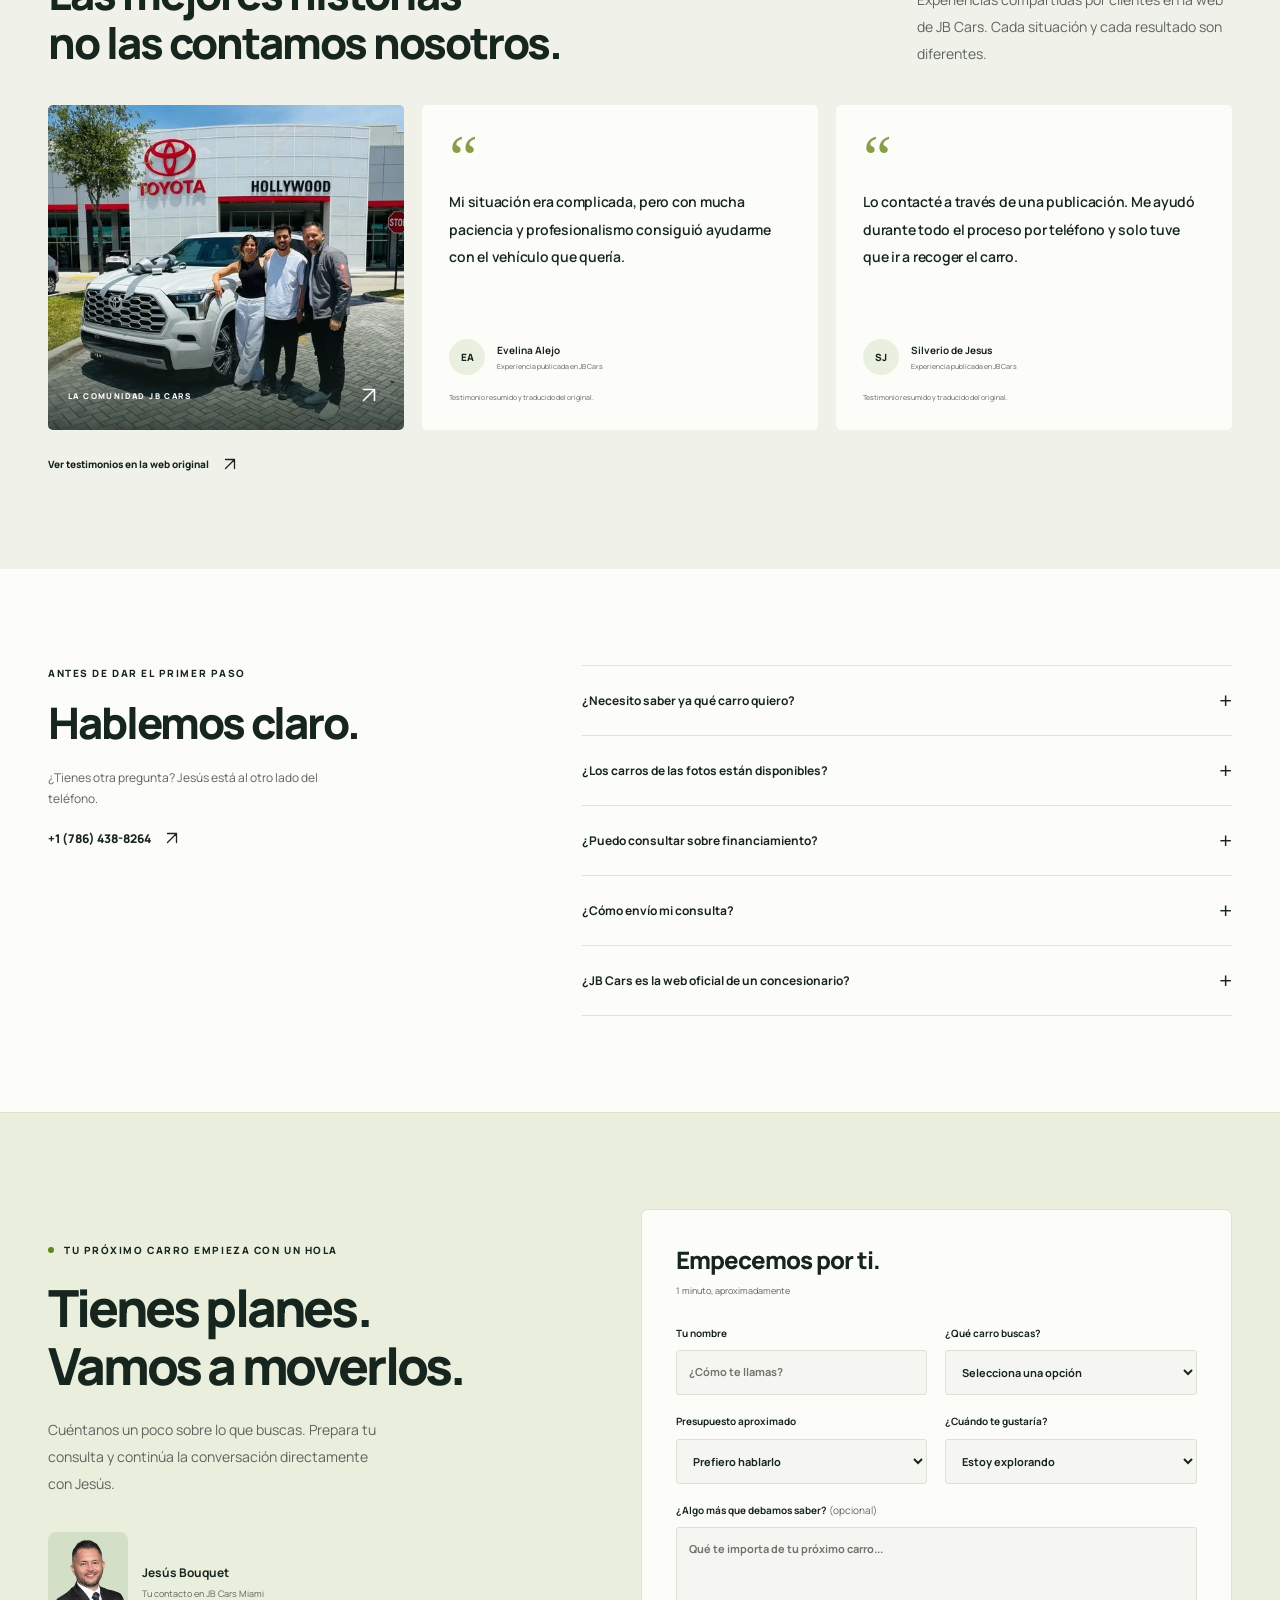
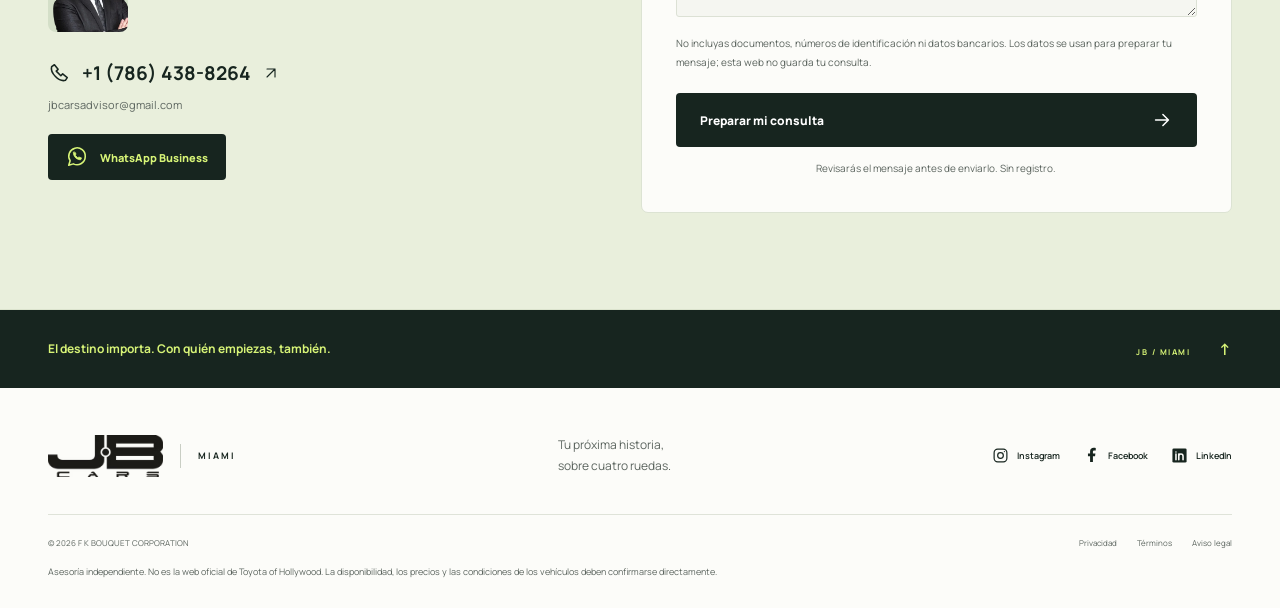
==== commit 5e1cca5a: "Mejorar llamadas a la acción móviles y encuadre del perfil" ====
--- a/docs/index.html
+++ b/docs/index.html
@@ -40,7 +40,7 @@
 <div class="eyebrow"><span class="small-line"></span><span data-i18n="heroEyebrow">TU SIGUIENTE CAPÍTULO EMPIEZA AQUÍ</span></div>
 <h1 id="hero-title"><span data-i18n="hero1">Antes de</span><br/><span data-i18n="hero2">comprar,</span><br/><span class="hero-accent" data-i18n="hero3">habla con Jesús.</span></h1>
 <p class="hero-description" data-i18n="heroDesc">Tu próximo carro merece más que una búsqueda. Cuéntale a Jesús lo que necesitas y empieza a explorar tus opciones con una conversación clara.</p>
-<div class="hero-buttons"><a class="button button-dark" href="#contacto"><span data-i18n="find">Encontrar mi carro</span><svg class="icon"><use href="#arrow"></use></svg></a><a class="text-link" href="tel:+17864388264"><svg class="icon"><use href="#phone"></use></svg><span data-i18n="callJesus">Llamar a Jesús</span></a></div>
+<div class="hero-buttons"><a class="button button-dark" href="#tu-carro"><span data-i18n="exploreOptions">Explora tus opciones</span><svg aria-hidden="true" class="icon"><use href="#arrow"></use></svg></a></div>
 <div class="hero-footnote"><span class="check-circle"><svg class="icon"><use href="#check"></use></svg></span><span data-i18n="heroNote">Una persona real. Una conversación sin compromiso.</span></div>
 </div>
 <div class="hero-visual">
--- a/docs/styles.css
+++ b/docs/styles.css
@@ -3,10 +3,10 @@
 @media(min-width:1500px){.hero{padding-block:75px 80px}.hero-photo{height:565px}.hero h1{font-size:88px}}
 @media(max-width:1100px){.container{width:calc(100% - 64px)}.hero{gap:40px}.hero h1{font-size:66px;letter-spacing:-4.3px}.hero-photo{height:485px}.desktop-nav{gap:18px;font-size:10px}.brand{gap:12px}.brand img{width:100px}.header-actions{gap:15px}.hero-buttons{gap:18px}.hero-buttons .button{padding:16px 18px;gap:18px;font-size:11px}.hero-buttons .text-link{font-size:10px}.about{gap:50px}.faq-section{gap:50px}.contact-grid{gap:50px}.form-panel{padding:27px}.vehicle-card{padding:21px 17px}.vehicle-bottom h3{font-size:15px}.section-heading{gap:35px}.process-grid{gap:32px}.trust-strip .container>div{font-size:8px}.testimonial{padding:22px}.testimonial blockquote{font-size:12px}.story-feature>img{height:330px}}
 @media(max-width:850px){.desktop-nav{display:none}.header-inner{min-height:76px}.header-actions{gap:20px}.menu-toggle{display:flex;flex-direction:column;justify-content:center;gap:6px;width:33px;height:44px;padding:5px;border:0;background:none}.menu-toggle span{display:block;height:1.5px;width:23px;background:var(--ink);transition:transform .2s}.menu-toggle[aria-expanded=true] span:first-child{transform:translateY(3.75px) rotate(45deg)}.menu-toggle[aria-expanded=true] span:last-child{transform:translateY(-3.75px) rotate(-45deg)}.mobile-nav{display:flex;flex-direction:column;padding:10px 32px 22px;gap:0;border-top:1px solid var(--line)}.mobile-nav a{padding:14px 0;font-size:13px;font-weight:700;border-bottom:1px solid var(--line)}.hero{gap:32px}.hero h1{font-size:57px;letter-spacing:-3.9px}.hero-description{font-size:12px}.hero-buttons{flex-direction:column;align-items:flex-start;gap:17px}.hero-photo{height:475px}.hero-sticker{right:-10px;padding:13px 14px;font-size:10px;gap:8px;bottom:140px}.hero-footnote{font-size:8px}.hero-name{left:20px}.hero-name strong{font-size:25px}.section{padding-block:75px}.about{gap:35px}.about-visual>img{height:430px}.about-quote{left:15px;right:15px;padding:16px;gap:10px}.about-quote p{font-size:14px}.about-copy h2{font-size:36px}.process-grid{gap:25px}.process-grid h3{font-size:17px}.process-grid p{font-size:11px}.stories-grid{grid-template-columns:1fr 1fr}.story-feature{grid-row:span 2}.story-feature>img{height:100%;min-height:480px}.testimonial{min-height:260px}.contact-grid{gap:30px;grid-template-columns:.85fr 1.15fr}.contact-copy h2{font-size:39px;letter-spacing:-2px}.form-panel{padding:24px}.form-row{gap:12px}select,input,textarea{font-size:10px}.trust-strip .container{gap:20px;grid-template-columns:1fr 1fr}.trust-strip .container>div{border:0;justify-content:flex-start!important;font-size:10px}.section-heading>p{max-width:265px}.car-drawing{padding-block:18px}.vehicle-bottom{align-items:flex-start}.vehicle-bottom h3{font-size:14px}.round-arrow{width:27px;height:27px;flex-shrink:0}.vehicle-bottom p{font-size:8px}.faq-section{grid-template-columns:1fr 1.25fr;gap:35px}.footer-main{gap:25px}.footer-social{gap:16px}}
-@media(max-width:760px){html{scroll-padding-top:90px}.container{width:calc(100% - 40px)}.topline{height:30px;font-size:8px}.header-inner{min-height:72px;gap:10px}.header-cta{display:none}.brand img{width:102px}.brand-city{font-size:8px}.brand-divider{height:22px}.header-actions{gap:20px}.hero{display:flex;flex-direction:column;gap:34px;padding-block:37px 35px;align-items:stretch}.hero-copy{padding:0}.hero .eyebrow{font-size:8px;letter-spacing:1.15px}.hero h1{font-size:clamp(58px,11.5vw,83px);letter-spacing:-4.4px;margin-top:20px}.hero-description{font-size:13px;line-height:1.85;margin-top:22px;max-width:440px}.hero-buttons{flex-direction:row;align-items:center;gap:20px;margin-top:26px}.hero-buttons .button{font-size:11px;padding:16px 20px;gap:20px}.hero-buttons .text-link{font-size:10px}.hero-footnote{font-size:8px;margin-top:18px}.hero-photo{height:420px;object-position:39% center}.hero-sticker{right:12px;bottom:129px;padding:15px;transform:rotate(-4deg);font-size:11px}.hero-name{left:22px;bottom:48px}.hero-name strong{font-size:28px}.photo-label{top:18px;left:20px;right:20px}.trust-strip .container{padding-block:22px;gap:19px 15px}.trust-strip .container>div{font-size:8px;gap:8px}.trust-strip .icon{width:17px;height:17px}.language-mark{font-size:8px}.section{padding-block:59px}h2{font-size:35px;letter-spacing:-1.7px;line-height:1.15}.eyebrow{font-size:8px;letter-spacing:1.3px}.section-heading{display:block;margin-bottom:29px}.section-heading>p{max-width:440px;margin-top:19px;font-size:12px}.section-heading h2{margin-top:12px}.vehicle-grid{grid-template-columns:1fr;gap:12px}.vehicle-card{padding:20px 22px;display:grid;grid-template-columns:1fr 1fr;align-items:center;column-gap:15px}.card-index{grid-column:1;font-size:7px}.car-drawing{grid-column:2;grid-row:1/span 2;padding:0}.vehicle-bottom{grid-column:1;grid-row:2;align-items:center;margin-top:16px}.vehicle-bottom h3{font-size:16px}.vehicle-bottom p{font-size:9px;line-height:1.7;margin-top:6px}.round-arrow{display:none}.section-note{font-size:8px;line-height:1.85;margin-top:15px}.process-section .section-heading .text-link{margin-top:24px}.process-grid{grid-template-columns:1fr;gap:27px;margin-top:32px}.process-grid article{display:grid;grid-template-columns:35px 1fr;gap:8px 16px;padding-top:22px}.step-number{margin:0;grid-column:1;grid-row:1/span 2;padding-top:4px;font-size:11px}.process-grid h3{font-size:19px;grid-column:2}.process-grid p{font-size:12px;margin:0;max-width:none;grid-column:2}.about{grid-template-columns:1fr;gap:35px}.about-visual>img{height:350px;object-position:63% center}.about-quote{left:19px;right:19px;bottom:45px;padding:17px 20px;gap:20px}.about-quote p{font-size:17px}.about-copy h2{font-size:37px;margin-bottom:21px}.about-copy .about-intro{font-size:14px}.about-copy>p{font-size:12px}.signature{margin-block:24px}.press-section{padding-block:25px 28px}.press-intro{gap:15px}.press-intro>span:last-child{font-size:7px}.press-logos{gap:16px;margin-top:12px}.press-logos a{height:53px}.press-logos img{max-height:52px;width:100%}.stories-grid{grid-template-columns:1fr;gap:14px}.story-feature{grid-row:auto;height:320px}.story-feature>img{min-height:0;height:320px;object-position:center 37%}.testimonial{min-height:0;padding:25px}.testimonial blockquote{font-size:15px;line-height:1.85;margin-top:10px;margin-bottom:25px}.testimonial-person strong{font-size:11px}.testimonial-person>div>span{font-size:8px}.testimonial-note{font-size:8px}.stories-source{font-size:10px}.faq-section{grid-template-columns:1fr;gap:29px}.faq-heading h2{margin-top:12px}.faq-heading p{max-width:350px;margin-top:15px}.faq-heading .text-link{margin-top:15px}.faq-list summary{font-size:12px;padding-block:21px}.faq-list details p{font-size:12px;padding-right:20px}.contact-grid{grid-template-columns:1fr;gap:34px}.contact-copy h2{font-size:44px;letter-spacing:-2.5px;margin-top:18px}.contact-copy>p{font-size:12px;max-width:420px;margin-top:19px}.contact-person{margin-top:26px}.contact-phone{font-size:20px;margin-top:22px}.contact-email{font-size:11px}.form-panel{padding:25px 20px}.form-heading{margin-bottom:25px}.form-heading h3{font-size:23px}.form-row{gap:13px}label{font-size:10px}input,select,textarea{font-size:16px;padding:12px 10px;min-height:48px}.form-row{grid-template-columns:1fr}label{margin-bottom:19px}.form-privacy,.form-explainer{font-size:9px}.form-submit{font-size:12px}.message-panel pre{font-size:12px}.message-panel>p:not(.form-explainer){font-size:12px}.closing-strip .container{padding-block:23px;gap:15px}.closing-strip span{font-size:10px;max-width:220px;line-height:1.8}.closing-strip a{font-size:7px}.closing-strip a span{margin-left:12px;font-size:14px}.footer{padding-block:36px 96px}.footer-main{flex-wrap:wrap;gap:24px;align-items:flex-start;padding-bottom:28px}.footer-main>.brand{flex:1}.footer-main>p{font-size:10px;text-align:right}.footer-social{width:100%;gap:24px}.footer-social a{font-size:9px}.footer-bottom{flex-direction:column;gap:17px;font-size:8px;padding-top:20px}.footer-bottom>div{gap:25px}.footer-disclaimer{font-size:8px;margin-top:18px;line-height:1.9}.mobile-contact{position:fixed;bottom:0;left:0;right:0;z-index:45;display:grid;grid-template-columns:.85fr 1.7fr;background:var(--paper);border-top:1px solid var(--line);padding:10px 16px calc(10px + env(safe-area-inset-bottom));gap:10px;box-shadow:0 -5px 25px #17251f09}.mobile-contact a{display:flex;align-items:center;justify-content:center;gap:10px;font-size:10px;font-weight:800;min-height:45px}.mobile-contact a:first-child{border:1px solid #c7d0bc;border-radius:4px}.mobile-contact a:last-child{background:var(--ink);color:white;border-radius:4px}.mobile-contact .icon{width:17px;height:17px}body:has(input:focus,select:focus,textarea:focus) .mobile-contact{visibility:hidden}}
+@media(max-width:760px){html{scroll-padding-top:90px}.container{width:calc(100% - 40px)}.topline{height:30px;font-size:8px}.header-inner{min-height:72px;gap:10px}.header-cta{display:none}.brand img{width:102px}.brand-city{font-size:8px}.brand-divider{height:22px}.header-actions{gap:20px}.hero{display:flex;flex-direction:column;gap:34px;padding-block:37px 35px;align-items:stretch}.hero-copy{padding:0}.hero .eyebrow{font-size:8px;letter-spacing:1.15px}.hero h1{font-size:clamp(58px,11.5vw,83px);letter-spacing:-4.4px;margin-top:20px}.hero-description{font-size:13px;line-height:1.85;margin-top:22px;max-width:440px}.hero-buttons{flex-direction:row;align-items:center;gap:20px;margin-top:26px}.hero-buttons .button{font-size:11px;padding:16px 20px;gap:20px}.hero-buttons .text-link{font-size:10px}.hero-footnote{font-size:8px;margin-top:18px}.hero-photo{height:420px;object-position:39% center}.hero-sticker{right:12px;bottom:129px;padding:15px;transform:rotate(-4deg);font-size:11px}.hero-name{left:22px;bottom:48px}.hero-name strong{font-size:28px}.photo-label{top:18px;left:20px;right:20px}.trust-strip .container{padding-block:22px;gap:19px 15px}.trust-strip .container>div{font-size:8px;gap:8px}.trust-strip .icon{width:17px;height:17px}.language-mark{font-size:8px}.section{padding-block:59px}h2{font-size:35px;letter-spacing:-1.7px;line-height:1.15}.eyebrow{font-size:8px;letter-spacing:1.3px}.section-heading{display:block;margin-bottom:29px}.section-heading>p{max-width:440px;margin-top:19px;font-size:12px}.section-heading h2{margin-top:12px}.vehicle-grid{grid-template-columns:1fr;gap:12px}.vehicle-card{padding:20px 22px;display:grid;grid-template-columns:1fr 1fr;align-items:center;column-gap:15px}.card-index{grid-column:1;font-size:7px}.car-drawing{grid-column:2;grid-row:1/span 2;padding:0}.vehicle-bottom{grid-column:1;grid-row:2;align-items:center;margin-top:16px}.vehicle-bottom h3{font-size:16px}.vehicle-bottom p{font-size:9px;line-height:1.7;margin-top:6px}.round-arrow{display:none}.section-note{font-size:8px;line-height:1.85;margin-top:15px}.process-section .section-heading .text-link{margin-top:24px}.process-grid{grid-template-columns:1fr;gap:27px;margin-top:32px}.process-grid article{display:grid;grid-template-columns:35px 1fr;gap:8px 16px;padding-top:22px}.step-number{margin:0;grid-column:1;grid-row:1/span 2;padding-top:4px;font-size:11px}.process-grid h3{font-size:19px;grid-column:2}.process-grid p{font-size:12px;margin:0;max-width:none;grid-column:2}.about{grid-template-columns:1fr;gap:35px}.about-visual>img{height:350px;object-position:63% center}.about-quote{left:19px;right:19px;bottom:45px;padding:17px 20px;gap:20px}.about-quote p{font-size:17px}.about-copy h2{font-size:37px;margin-bottom:21px}.about-copy .about-intro{font-size:14px}.about-copy>p{font-size:12px}.signature{margin-block:24px}.press-section{padding-block:25px 28px}.press-intro{gap:15px}.press-intro>span:last-child{font-size:7px}.press-logos{gap:16px;margin-top:12px}.press-logos a{height:53px}.press-logos img{max-height:52px;width:100%}.stories-grid{grid-template-columns:1fr;gap:14px}.story-feature{grid-row:auto;height:320px}.story-feature>img{min-height:0;height:320px;object-position:center 37%}.testimonial{min-height:0;padding:25px}.testimonial blockquote{font-size:15px;line-height:1.85;margin-top:10px;margin-bottom:25px}.testimonial-person strong{font-size:11px}.testimonial-person>div>span{font-size:8px}.testimonial-note{font-size:8px}.stories-source{font-size:10px}.faq-section{grid-template-columns:1fr;gap:29px}.faq-heading h2{margin-top:12px}.faq-heading p{max-width:350px;margin-top:15px}.faq-heading .text-link{margin-top:15px}.faq-list summary{font-size:12px;padding-block:21px}.faq-list details p{font-size:12px;padding-right:20px}.contact-grid{grid-template-columns:1fr;gap:34px}.contact-copy h2{font-size:44px;letter-spacing:-2.5px;margin-top:18px}.contact-copy>p{font-size:12px;max-width:420px;margin-top:19px}.contact-person{margin-top:26px}.contact-phone{font-size:20px;margin-top:22px}.contact-email{font-size:11px}.form-panel{padding:25px 20px}.form-heading{margin-bottom:25px}.form-heading h3{font-size:23px}.form-row{gap:13px}label{font-size:10px}input,select,textarea{font-size:16px;padding:12px 10px;min-height:48px}.form-row{grid-template-columns:1fr}label{margin-bottom:19px}.form-privacy,.form-explainer{font-size:9px}.form-submit{font-size:12px}.message-panel pre{font-size:12px}.message-panel>p:not(.form-explainer){font-size:12px}.closing-strip .container{padding-block:23px;gap:15px}.closing-strip span{font-size:10px;max-width:220px;line-height:1.8}.closing-strip a{font-size:7px}.closing-strip a span{margin-left:12px;font-size:14px}.footer{padding-block:36px 96px}.footer-main{flex-wrap:wrap;gap:24px;align-items:flex-start;padding-bottom:28px}.footer-main>.brand{flex:1}.footer-main>p{font-size:10px;text-align:right}.footer-social{width:100%;gap:24px}.footer-social a{font-size:9px}.footer-bottom{flex-direction:column;gap:17px;font-size:8px;padding-top:20px}.footer-bottom>div{gap:25px}.footer-disclaimer{font-size:8px;margin-top:18px;line-height:1.9}.mobile-contact{position:fixed;bottom:0;left:0;right:0;z-index:45;display:grid;grid-template-columns:.85fr 1.7fr;background:var(--paper);border-top:1px solid var(--line);padding:10px 16px calc(10px + env(safe-area-inset-bottom));gap:10px;box-shadow:0 -5px 25px #17251f09}.mobile-contact a{display:flex;align-items:center;justify-content:center;gap:10px;font-size:10px;font-weight:800;min-height:45px}.mobile-contact a:first-child{background:var(--lime);color:var(--ink);border:1px solid var(--lime);border-radius:4px}.mobile-contact a:last-child{background:var(--ink);color:white;border-radius:4px}.mobile-contact .icon{width:17px;height:17px}body:has(input:focus,select:focus,textarea:focus) .mobile-contact{visibility:hidden}}
 @media(max-width:360px){.hero h1{font-size:54px;letter-spacing:-3.8px}.hero-buttons{gap:13px}.hero-buttons .button{padding:15px;gap:13px}.hero-buttons .text-link{font-size:9px;gap:6px}.hero .eyebrow{letter-spacing:.7px}.vehicle-card{padding:18px 17px}.vehicle-bottom h3{font-size:14px}.vehicle-bottom p{font-size:8px}.contact-copy h2{font-size:39px}.brand{gap:11px}.hero-photo{height:375px}}
-.hero-accent{font-size:.70em;letter-spacing:-.045em;white-space:nowrap}.header-social{display:flex;gap:3px}.header-social a{display:grid;place-items:center;width:26px;height:32px;border-radius:4px}.social-icon{width:16px;height:16px}.header-social a:hover{background:var(--cream);color:#526e21}.about-social{display:flex;align-items:center;flex-wrap:wrap;gap:17px;margin-top:27px;border-top:1px solid var(--line);padding-top:20px}.about-social>span{font-size:10px;color:var(--muted);width:100%}.about-social a{display:flex;align-items:center;gap:7px;font-size:10px;font-weight:700;min-height:32px}.about-social .icon{width:15px;height:15px}.footer-social .social-icon{width:17px;height:17px}.contact-avatar{width:56px;height:56px;display:block;border-radius:50%;overflow:hidden;position:relative;background:#d4dfc8;flex-shrink:0}.contact-person .contact-avatar img{position:absolute;width:175px;max-width:none;height:auto;left:-51px;top:-87px;border-radius:0;padding:0;background:transparent;object-fit:initial}.whatsapp-direct{margin-top:20px;background:#17251f;color:var(--lime);padding:12px 18px;min-height:44px;gap:12px;font-size:11px}.whatsapp-direct:hover{background:#314f3e}.pending-label{font-size:8px;padding:4px 7px;background:#dfe4d5;color:var(--muted);border-radius:3px}.button-outline{border:1px solid #cfd9c1;background:transparent;color:var(--muted)}.button:disabled{cursor:default;opacity:.8;transform:none;box-shadow:none}.message-panel #send-email{margin-top:17px;min-height:32px;text-decoration:underline;text-underline-offset:4px}.message-panel .message-actions{justify-content:flex-end;margin-top:8px}.car-drawing{min-height:175px;display:flex;align-items:center;justify-content:center}.car-drawing img{width:100%;height:145px;object-fit:contain;transition:transform .3s}.vehicle-card:hover .car-drawing img{transform:translateY(-4px)}.vehicle-model{font-size:8px;letter-spacing:.6px;color:#56654e;margin-top:8px;display:block}.hero-description,.section-heading>p,.about-copy>p,.process-grid p,.faq-list details p{font-size:14px}.contact-copy>p{font-size:14px}.trust-strip .container>div{font-size:11px}.hero-footnote{font-size:10px}.form-privacy,.form-explainer{font-size:10px}.footer-disclaimer{font-size:9px}.section-note{font-size:10px}.header-actions{gap:17px}
+.hero-accent{font-size:.70em;letter-spacing:-.045em;white-space:nowrap}.header-social{display:flex;gap:3px}.header-social a{display:grid;place-items:center;width:26px;height:32px;border-radius:4px}.social-icon{width:16px;height:16px}.header-social a:hover{background:var(--cream);color:#526e21}.about-social{display:flex;align-items:center;flex-wrap:wrap;gap:17px;margin-top:27px;border-top:1px solid var(--line);padding-top:20px}.about-social>span{font-size:10px;color:var(--muted);width:100%}.about-social a{display:flex;align-items:center;gap:7px;font-size:10px;font-weight:700;min-height:32px}.about-social .icon{width:15px;height:15px}.footer-social .social-icon{width:17px;height:17px}.contact-avatar{width:80px;height:100px;display:block;border-radius:8px;overflow:hidden;position:relative;background:#d4dfc8;flex-shrink:0}.contact-person .contact-avatar img{position:absolute;width:160px;max-width:none;height:auto;left:-33px;top:-77px;border-radius:0;padding:0;background:transparent;object-fit:initial}.whatsapp-direct{margin-top:20px;background:#17251f;color:var(--lime);padding:12px 18px;min-height:44px;gap:12px;font-size:11px}.whatsapp-direct:hover{background:#314f3e}.pending-label{font-size:8px;padding:4px 7px;background:#dfe4d5;color:var(--muted);border-radius:3px}.button-outline{border:1px solid #cfd9c1;background:transparent;color:var(--muted)}.button:disabled{cursor:default;opacity:.8;transform:none;box-shadow:none}.message-panel #send-email{margin-top:17px;min-height:32px;text-decoration:underline;text-underline-offset:4px}.message-panel .message-actions{justify-content:flex-end;margin-top:8px}.car-drawing{min-height:175px;display:flex;align-items:center;justify-content:center}.car-drawing img{width:100%;height:145px;object-fit:contain;transition:transform .3s}.vehicle-card:hover .car-drawing img{transform:translateY(-4px)}.vehicle-model{font-size:8px;letter-spacing:.6px;color:#56654e;margin-top:8px;display:block}.hero-description,.section-heading>p,.about-copy>p,.process-grid p,.faq-list details p{font-size:14px}.contact-copy>p{font-size:14px}.trust-strip .container>div{font-size:11px}.hero-footnote{font-size:10px}.form-privacy,.form-explainer{font-size:10px}.footer-disclaimer{font-size:9px}.section-note{font-size:10px}.header-actions{gap:17px}
 @media(max-width:1100px){.header-social{display:none}.hero-description,.section-heading>p,.about-copy>p,.process-grid p{font-size:13px}.trust-strip .container>div{font-size:9px}}
-@media(max-width:760px){.hero-accent{font-size:.70em}.car-drawing{min-height:0}.car-drawing img{height:105px}.vehicle-model{font-size:7px}.hero-footnote{font-size:9px}.hero-description,.section-heading>p,.about-copy>p,.process-grid p,.contact-copy>p{font-size:13px}.trust-strip .container>div{font-size:8px}.contact-avatar{width:56px;height:56px}.footer-social .social-icon{width:17px;height:17px}.about-social a{min-height:38px}.form-privacy,.form-explainer{font-size:10px}.footer-disclaimer{font-size:9px}}
+@media(max-width:760px){.hero-accent{font-size:.70em}.car-drawing{min-height:0}.car-drawing img{height:105px}.vehicle-model{font-size:7px}.hero-footnote{font-size:9px}.hero-description,.section-heading>p,.about-copy>p,.process-grid p,.contact-copy>p{font-size:13px}.trust-strip .container>div{font-size:8px}.contact-avatar{width:80px;height:100px}.footer-social .social-icon{width:17px;height:17px}.about-social a{min-height:38px}.form-privacy,.form-explainer{font-size:10px}.footer-disclaimer{font-size:9px}}
 .whatsapp-direct{display:flex;width:fit-content}.contact-email{overflow-wrap:anywhere}.hero-description{max-width:390px}.hero-accent:after{left:0;right:0}body{overflow-x:clip}
 @media(prefers-reduced-motion:reduce){html{scroll-behavior:auto}*,*:before,*:after{transition:none!important;animation:none!important}}
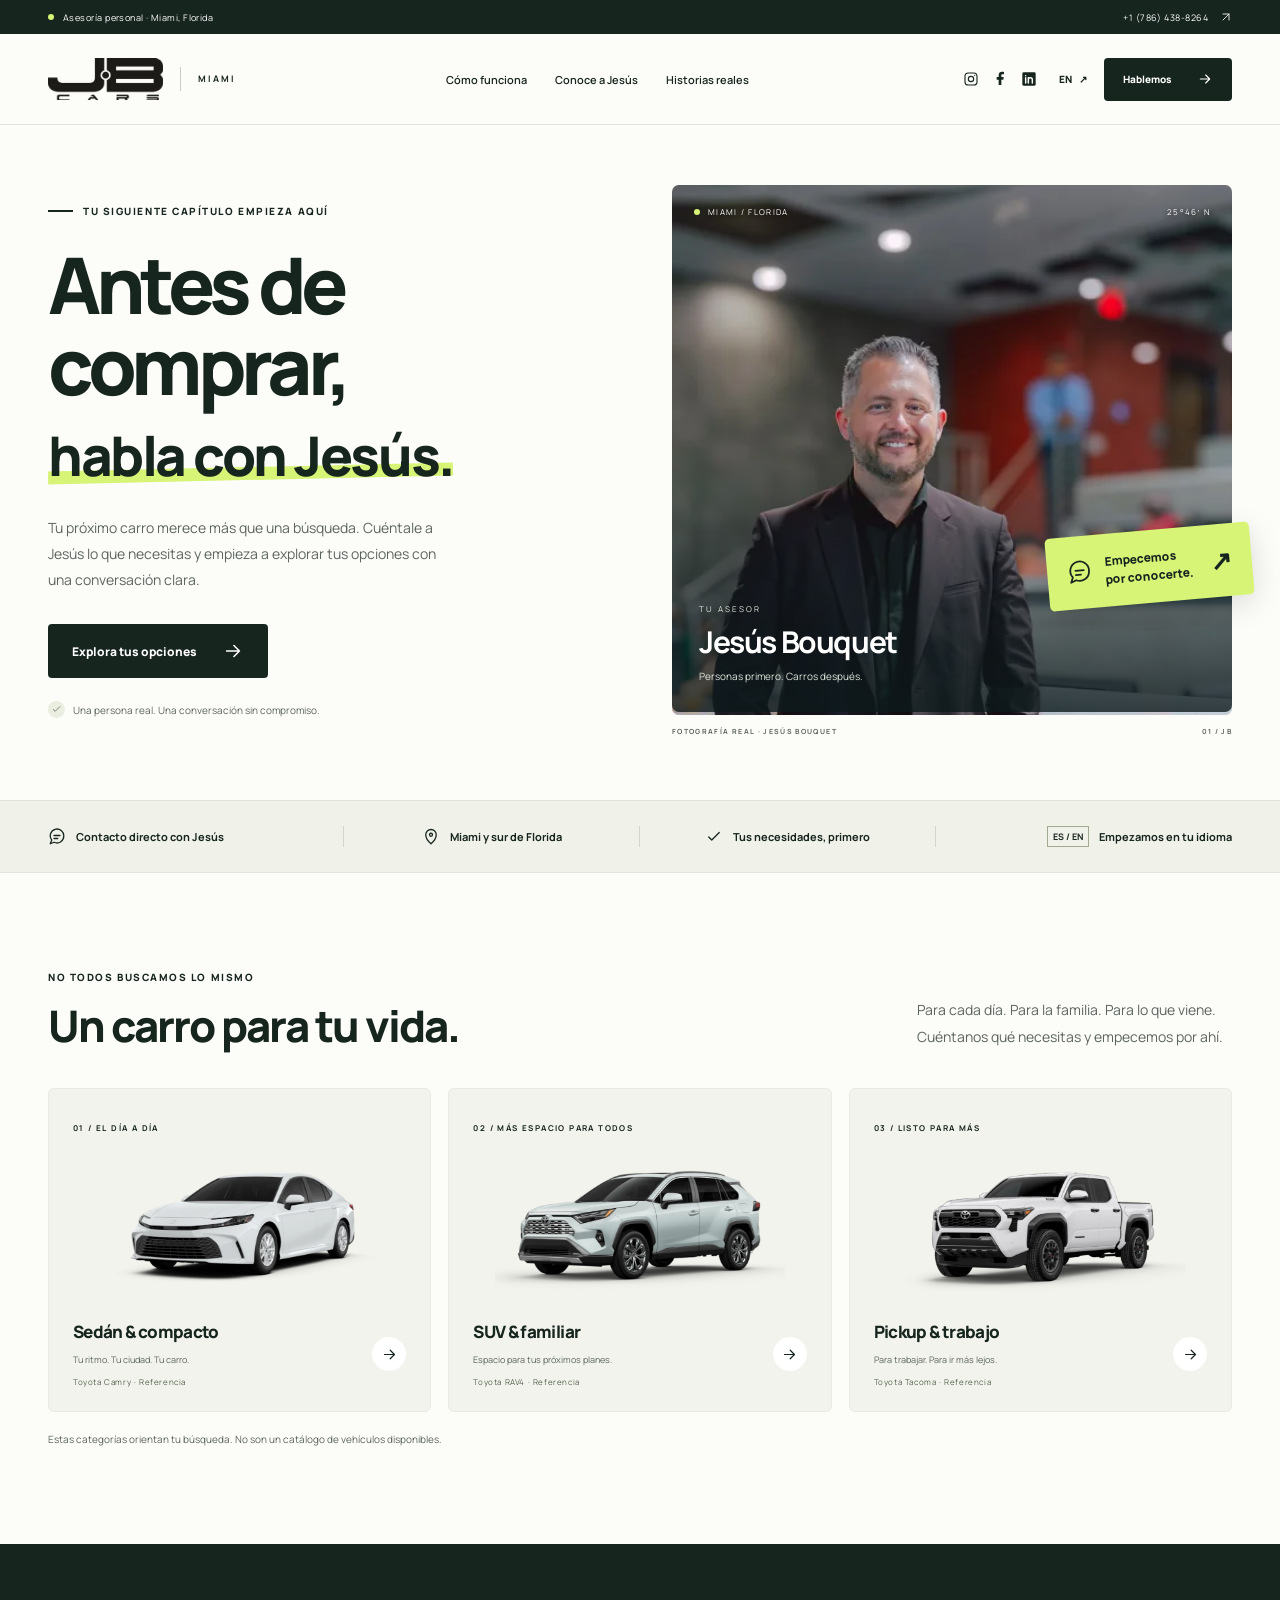
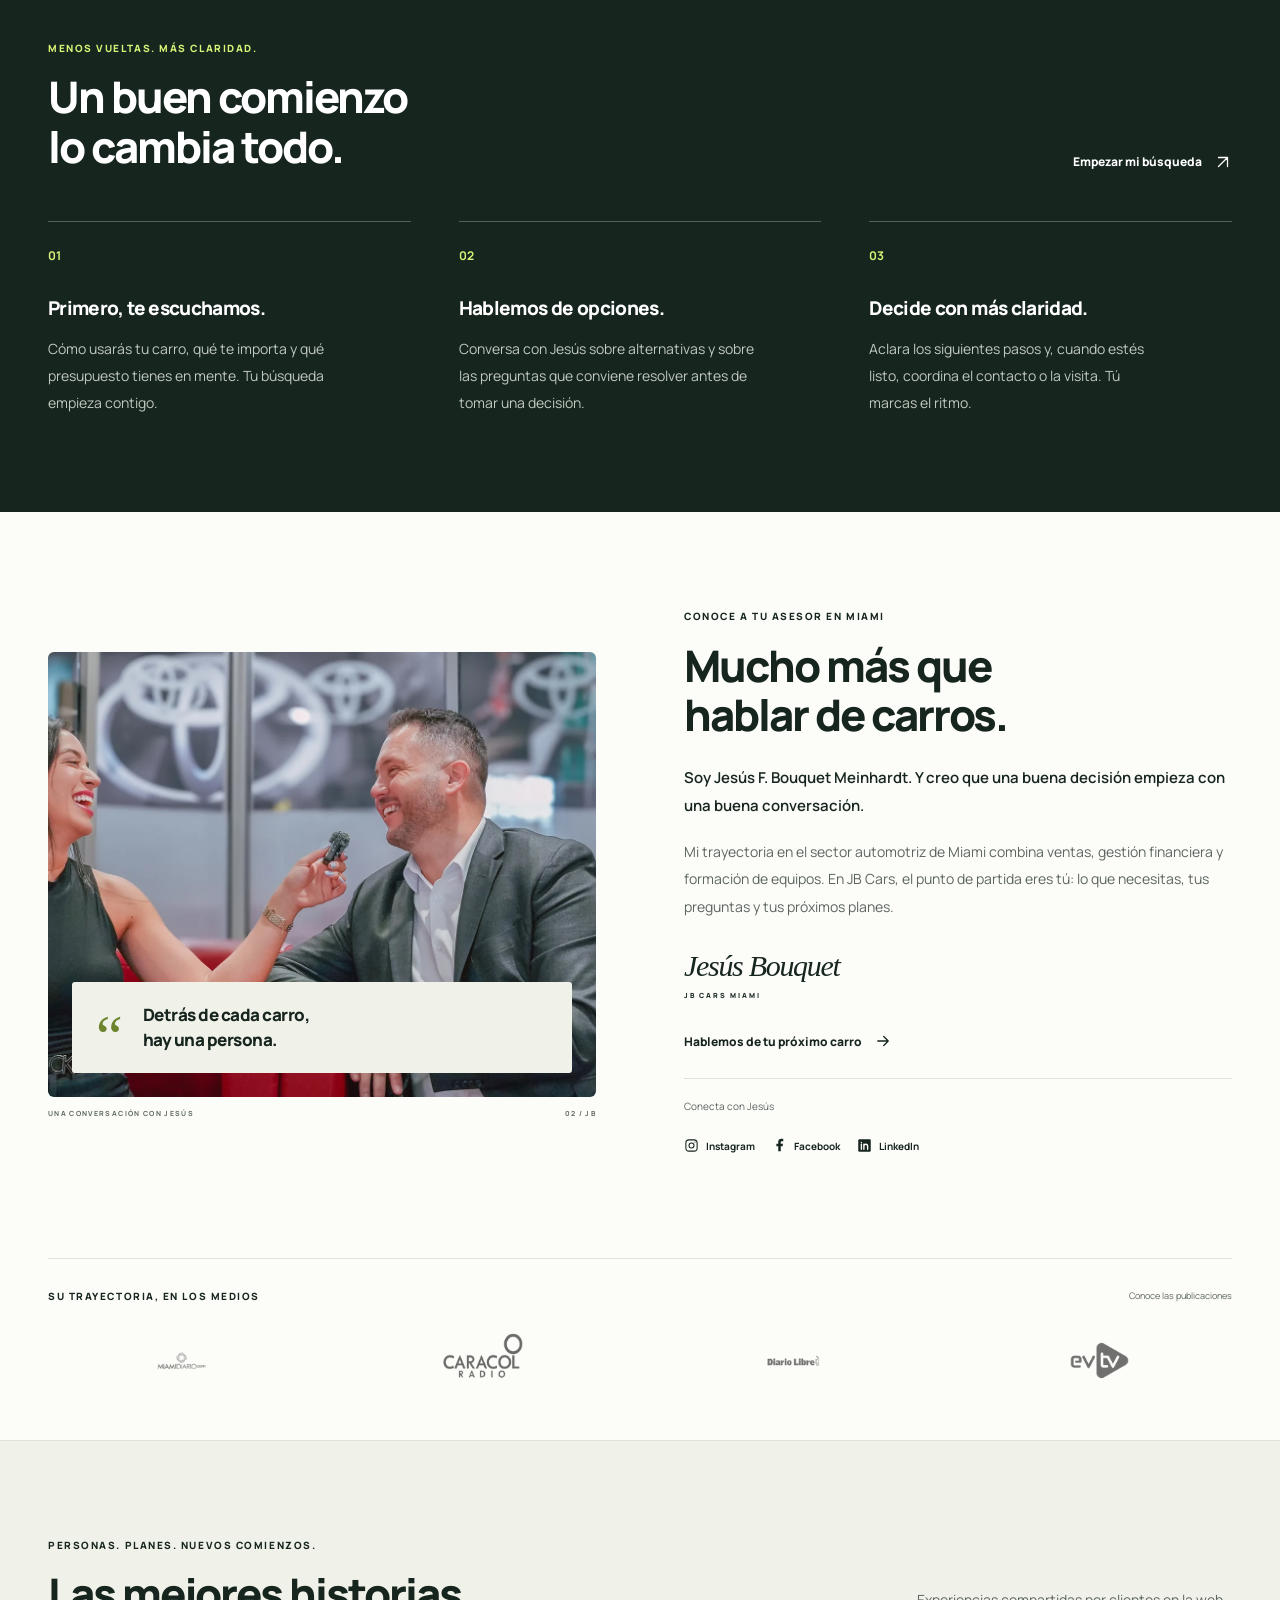
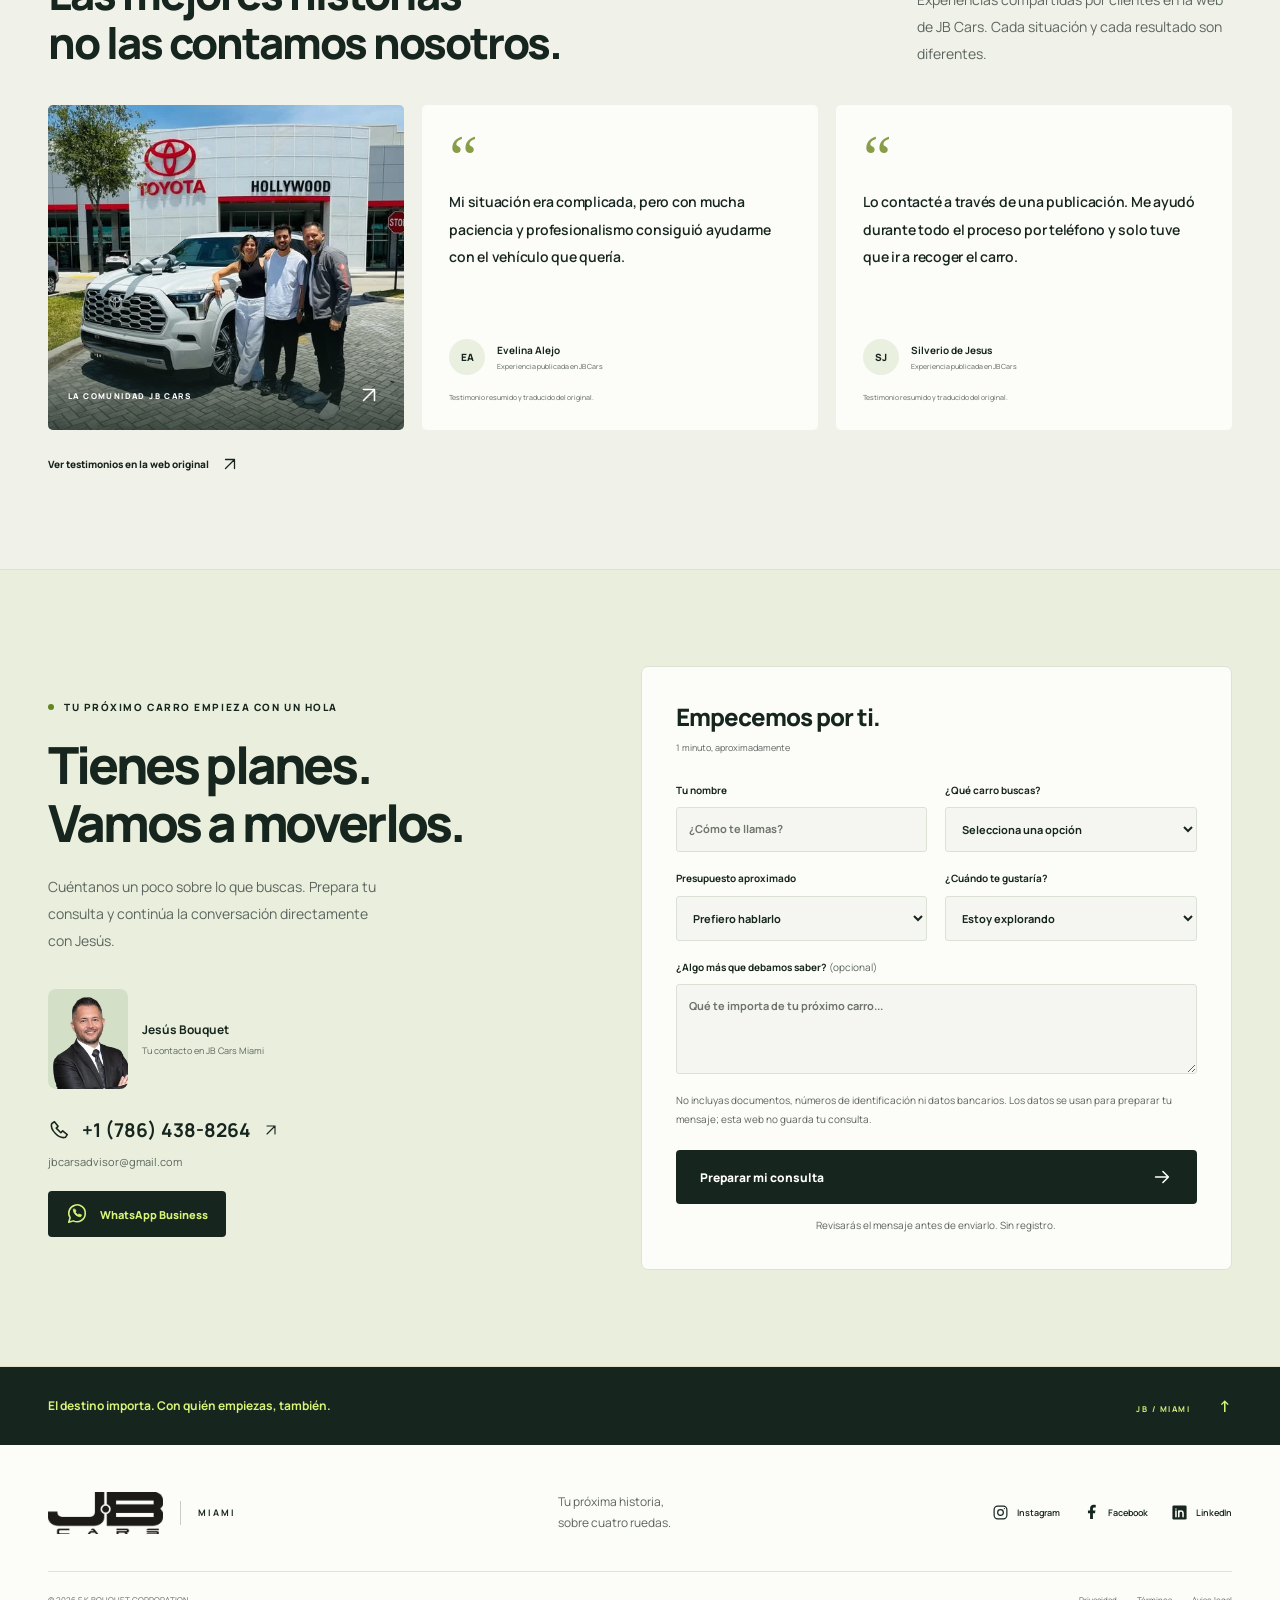
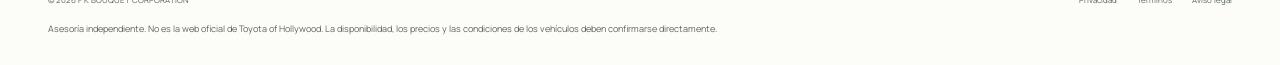
==== commit ac967502: "Quitar sección de preguntas frecuentes y sus datos SEO" ====
--- a/docs/index.html
+++ b/docs/index.html
@@ -18,9 +18,9 @@
 <meta content="summary_large_image" name="twitter:card"/>
 <link href="favicon.svg" rel="icon" type="image/svg+xml"/>
 <link as="font" crossorigin="" href="assets/manrope-800.woff2" rel="preload" type="font/woff2"/>
-<link href="styles.css" rel="stylesheet"/>
-<script defer="True" src="config.js"></script><script defer="" src="app.js"></script>
-<script type="application/ld+json">{"@context":"https://schema.org","@graph":[{"@context":"https://schema.org","@type":"Organization","name":"JB Cars Miami","legalName":"F K BOUQUET CORPORATION","url":"https://jbcarsadvisor-svg.github.io/jbcars-miami-web/","logo":"https://jbcarsadvisor-svg.github.io/jbcars-miami-web/assets/logo.png","telephone":"+1-786-438-8264","email":"jbcarsadvisor@gmail.com","sameAs":["https://www.instagram.com/jbcarsmiami/","https://www.facebook.com/jbcarsmiami/","https://www.jbcarsmiami.com/","https://www.linkedin.com/in/jesus-bouquet-meinhardt-769883a0"],"@id":"https://jbcarsadvisor-svg.github.io/jbcars-miami-web/#organization"},{"@type":"Person","@id":"https://jbcarsadvisor-svg.github.io/jbcars-miami-web/#jesus","name":"Jesús F. Bouquet Meinhardt","worksFor":{"@id":"https://jbcarsadvisor-svg.github.io/jbcars-miami-web/#organization"},"url":"https://jbcarsadvisor-svg.github.io/jbcars-miami-web/#jesus"},{"@type":"WebSite","@id":"https://jbcarsadvisor-svg.github.io/jbcars-miami-web/#website","url":"https://jbcarsadvisor-svg.github.io/jbcars-miami-web/","name":"JB Cars Miami","publisher":{"@id":"https://jbcarsadvisor-svg.github.io/jbcars-miami-web/#organization"},"inLanguage":["es","en"]},{"@type":"WebPage","@id":"https://jbcarsadvisor-svg.github.io/jbcars-miami-web/#webpage","url":"https://jbcarsadvisor-svg.github.io/jbcars-miami-web/","name":"Asesor de carros en Miami | Jesús Bouquet · JB Cars Miami","description":"Asesoría para comprar carro en Miami con Jesús Bouquet. Explora tus opciones y contacta por WhatsApp Business, teléfono o email. Atención en español e inglés.","inLanguage":"es","isPartOf":{"@id":"https://jbcarsadvisor-svg.github.io/jbcars-miami-web/#website"},"about":{"@id":"https://jbcarsadvisor-svg.github.io/jbcars-miami-web/#organization"}},{"@type":"FAQPage","@id":"https://jbcarsadvisor-svg.github.io/jbcars-miami-web/#preguntas","inLanguage":"es","mainEntity":[{"@type":"Question","name":"¿Necesito saber ya qué carro quiero?","acceptedAnswer":{"@type":"Answer","text":"No. Puedes empezar por cómo lo vas a usar, el espacio que necesitas y tu presupuesto aproximado. La primera conversación sirve para orientar tu búsqueda."}},{"@type":"Question","name":"¿Los carros de las fotos están disponibles?","acceptedAnswer":{"@type":"Answer","text":"Las fotos muestran contenido de JB Cars y referencias de su comunidad, no un inventario actualizado. Pregunta a Jesús por las opciones disponibles, sus precios y condiciones."}},{"@type":"Question","name":"¿Puedo consultar sobre financiamiento?","acceptedAnswer":{"@type":"Answer","text":"Puedes plantear tus preguntas a Jesús. Cualquier financiamiento, aprobación, tasa o condición depende de la evaluación de la entidad correspondiente. No se garantiza la aprobación. No envíes documentación financiera por este formulario."}},{"@type":"Question","name":"¿Cómo envío mi consulta?","acceptedAnswer":{"@type":"Answer","text":"Completa el formulario para preparar un mensaje y revísalo. Después podrás abrir WhatsApp Business o tu aplicación de correo y enviarlo tú. También puedes llamar directamente. Preparar el mensaje no significa que se haya enviado."}},{"@type":"Question","name":"¿JB Cars es la web oficial de un concesionario?","acceptedAnswer":{"@type":"Answer","text":"No. JB Cars es una web de asesoría independiente operada por F K BOUQUET CORPORATION. No es la web oficial de Toyota of Hollywood. Confirma con Jesús el alcance y los posibles costos de cualquier servicio antes de contratarlo."}}]}]}</script>
+<link href="styles.css?v=20261009-2" rel="stylesheet"/>
+<script defer="True" src="config.js"></script><script defer="" src="app.js?v=20261009-3"></script>
+<script type="application/ld+json">{"@context":"https://schema.org","@graph":[{"@context":"https://schema.org","@type":"Organization","name":"JB Cars Miami","legalName":"F K BOUQUET CORPORATION","url":"https://jbcarsadvisor-svg.github.io/jbcars-miami-web/","logo":"https://jbcarsadvisor-svg.github.io/jbcars-miami-web/assets/logo.png","telephone":"+1-786-438-8264","email":"jbcarsadvisor@gmail.com","sameAs":["https://www.instagram.com/jbcarsmiami/","https://www.facebook.com/jbcarsmiami/","https://www.jbcarsmiami.com/","https://www.linkedin.com/in/jesus-bouquet-meinhardt-769883a0"],"@id":"https://jbcarsadvisor-svg.github.io/jbcars-miami-web/#organization"},{"@type":"Person","@id":"https://jbcarsadvisor-svg.github.io/jbcars-miami-web/#jesus","name":"Jesús F. Bouquet Meinhardt","worksFor":{"@id":"https://jbcarsadvisor-svg.github.io/jbcars-miami-web/#organization"},"url":"https://jbcarsadvisor-svg.github.io/jbcars-miami-web/#jesus"},{"@type":"WebSite","@id":"https://jbcarsadvisor-svg.github.io/jbcars-miami-web/#website","url":"https://jbcarsadvisor-svg.github.io/jbcars-miami-web/","name":"JB Cars Miami","publisher":{"@id":"https://jbcarsadvisor-svg.github.io/jbcars-miami-web/#organization"},"inLanguage":["es","en"]},{"@type":"WebPage","@id":"https://jbcarsadvisor-svg.github.io/jbcars-miami-web/#webpage","url":"https://jbcarsadvisor-svg.github.io/jbcars-miami-web/","name":"Asesor de carros en Miami | Jesús Bouquet · JB Cars Miami","description":"Asesoría para comprar carro en Miami con Jesús Bouquet. Explora tus opciones y contacta por WhatsApp Business, teléfono o email. Atención en español e inglés.","inLanguage":"es","isPartOf":{"@id":"https://jbcarsadvisor-svg.github.io/jbcars-miami-web/#website"},"about":{"@id":"https://jbcarsadvisor-svg.github.io/jbcars-miami-web/#organization"}}]}</script>
 <link href="https://jbcarsadvisor-svg.github.io/jbcars-miami-web/" hreflang="es" rel="alternate"/><link href="https://jbcarsadvisor-svg.github.io/jbcars-miami-web/en/" hreflang="en" rel="alternate"/><link href="https://jbcarsadvisor-svg.github.io/jbcars-miami-web/" hreflang="x-default" rel="alternate"/></head>
 <body>
 <svg aria-hidden="true" class="icon-library" xmlns="http://www.w3.org/2000/svg"><symbol id="arrow" viewbox="0 0 24 24"><path d="M5 12h14M13 6l6 6-6 6"></path></symbol><symbol id="diagonal" viewbox="0 0 24 24"><path d="M6 18 18 6M6 6h12v12"></path></symbol><symbol id="check" viewbox="0 0 24 24"><path d="m5 12 4 4L19 6"></path></symbol><symbol id="phone" viewbox="0 0 24 24"><path d="m7 3-3 2c-2 7 8 17 15 15l2-3-5-4-2 2-5-5 2-2-4-5Z"></path></symbol><symbol id="chat" viewbox="0 0 24 24"><path d="M21 11a9 9 0 0 1-13 8l-5 2 2-5A9 9 0 1 1 21 11Z"></path><path d="M8 10h8M8 14h5"></path></symbol><symbol id="car" viewbox="0 0 24 24"><path d="m3 10 3-6h12l3 6v9h-3v-3H6v3H3v-9Zm0 0h18M6 13h2m8 0h2"></path></symbol><symbol id="pin" viewbox="0 0 24 24"><path d="M19 9c0 6-7 12-7 12S5 15 5 9a7 7 0 1 1 14 0Z"></path><circle cx="12" cy="9" r="2"></circle></symbol><symbol id="instagram" viewbox="0 0 24 24"><rect height="18" rx="5" width="18" x="3" y="3"></rect><circle cx="12" cy="12" r="4"></circle><circle cx="17.5" cy="6.5" fill="currentColor" r=".9" stroke="none"></circle></symbol><symbol id="facebook" viewbox="0 0 24 24"><path d="M14 21v-8h3l.5-4H14V7c0-1.2.4-2 2-2h2V1.4c-.8-.2-2-.4-3-.4-3 0-5 1.8-5 5v3H7v4h3v8Z" fill="currentColor" stroke="none"></path></symbol><symbol id="linkedin" viewbox="0 0 24 24"><rect fill="currentColor" height="20" rx="2" stroke="none" width="20" x="2" y="2"></rect><path d="M7 10v8m0-11v.1M11 18v-8m0 3c0-4 6-4 6 0v5" fill="none" stroke="var(--paper)" stroke-width="2.2"></path></symbol><symbol id="whatsapp" viewbox="0 0 24 24"><path d="M21 11.5a9 9 0 0 1-13 8L3 21l1.5-5A9 9 0 1 1 21 11.5Z"></path><path d="M8 7c0 5 4 8 8 8l1-2-3-1-1 1-3-3 1-1-1-2Z" fill="currentColor" stroke-width=".8"></path></symbol></svg>
@@ -64,7 +64,6 @@
 <section aria-labelledby="about-title" class="section container about" id="jesus"><div class="about-visual"><img alt="Jesús Bouquet conversando durante una entrevista" height="910" loading="lazy" src="assets/jesus-interview.webp" width="1600"/><div class="about-quote"><span aria-hidden="true">“</span><p data-i18n="aboutQuote">Detrás de cada carro,<br/>hay una persona.</p></div><div class="image-caption"><span data-i18n="aboutPhoto">UNA CONVERSACIÓN CON JESÚS</span><span aria-hidden="true">02 / JB</span></div></div><div class="about-copy"><div class="eyebrow" data-i18n="aboutEyebrow">CONOCE A TU ASESOR EN MIAMI</div><h2 data-i18n="aboutTitle" id="about-title">Mucho más que<br/>hablar de carros.</h2><p class="about-intro" data-i18n="aboutIntro">Soy Jesús F. Bouquet Meinhardt. Y creo que una buena decisión empieza con una buena conversación.</p><p data-i18n="aboutDesc">Mi trayectoria en el sector automotriz de Miami combina ventas, gestión financiera y formación de equipos. En JB Cars, el punto de partida eres tú: lo que necesitas, tus preguntas y tus próximos planes.</p><div class="signature">Jesús Bouquet <span>JB CARS MIAMI</span></div><a class="text-link" href="#contacto"><span data-i18n="meet">Hablemos de tu próximo carro</span><svg class="icon"><use href="#arrow"></use></svg></a><div class="about-social"><span data-i18n="follow">Conecta con Jesús</span><a href="https://www.instagram.com/jbcarsmiami/" rel="noopener noreferrer" target="_blank"><svg aria-hidden="true" class="icon social-icon"><use href="#instagram"></use></svg><span>Instagram</span></a><a href="https://www.facebook.com/jbcarsmiami/" rel="noopener noreferrer" target="_blank"><svg aria-hidden="true" class="icon social-icon"><use href="#facebook"></use></svg><span>Facebook</span></a><a href="https://www.linkedin.com/in/jesus-bouquet-meinhardt-769883a0" rel="noopener noreferrer" target="_blank"><svg aria-hidden="true" class="icon social-icon"><use href="#linkedin"></use></svg><span>LinkedIn</span></a></div></div></section>
 <section aria-labelledby="press-title" class="press-section container"><div class="press-intro"><span class="eyebrow" data-i18n="pressTitle" id="press-title">SU TRAYECTORIA, EN LOS MEDIOS</span><span data-i18n="pressDesc">Conoce las publicaciones</span></div><div class="press-logos"><a aria-label="Jesús Bouquet en Miami Diario (nueva pestaña)" href="https://miamidiario.com/de-vendedor-a-mentor-el-ascenso-de-jesus-bouquet-en-la-industria-automotriz-del-sur-de-florida/" rel="noopener noreferrer" target="_blank"><img alt="Miami Diario" height="180" loading="lazy" src="assets/web-05-medio-miami-diario.webp" width="180"/></a><a aria-label="Jesús Bouquet en Caracol Radio (nueva pestaña)" href="https://caracol.com.co/2025/05/02/jesus-bouquet-el-arte-de-vender-confianza-sobre-ruedas/" rel="noopener noreferrer" target="_blank"><img alt="Caracol Radio" height="180" loading="lazy" src="assets/web-06-medio-caracol.webp" width="271"/></a><a aria-label="Jesús Bouquet en Diario Libre (nueva pestaña)" href="https://www.diariolibre.com/mundo/resto-del-mundo/2025/05/11/jesus-bouquet-meinhardt-un-lider-en-gestion-financiera/3109093" rel="noopener noreferrer" target="_blank"><img alt="Diario Libre" height="180" loading="lazy" src="assets/web-07-medio-diario-libre.webp" width="180"/></a><a aria-label="Jesús Bouquet en EVTV (nueva pestaña)" href="https://evtv.online/historias-de-exitos/jesus-f-bouquet-revela-las-claves-de-innovacion-y-liderazgo-en-la-industria-automotriz/" rel="noopener noreferrer" target="_blank"><img alt="EVTV" height="180" loading="lazy" src="assets/web-09-medio-evtv.webp" width="180"/></a></div></section>
 <section aria-labelledby="stories-title" class="section stories-section" id="historias"><div class="container"><div class="section-heading"><div><div class="eyebrow" data-i18n="storiesEyebrow">PERSONAS. PLANES. NUEVOS COMIENZOS.</div><h2 data-i18n="storiesTitle" id="stories-title">Las mejores historias<br/>no las contamos nosotros.</h2></div><p data-i18n="storiesDesc">Experiencias compartidas por clientes en la web de JB Cars. Cada situación y cada resultado son diferentes.</p></div><div class="stories-grid"><article class="story-card story-feature"><img alt="Personas junto a un vehículo frente a Toyota of Hollywood" height="640" loading="lazy" src="assets/delivery.webp" width="512"/><div class="story-photo-caption"><span data-i18n="community">LA COMUNIDAD JB CARS</span><a aria-label="Ver la publicación original en Instagram" href="https://www.instagram.com/toyotaofhollywood/p/DJzpSnrOlDx/" rel="noopener noreferrer" target="_blank"><svg class="icon"><use href="#diagonal"></use></svg></a></div></article><article class="story-card testimonial"><span aria-hidden="true" class="quote-mark">“</span><blockquote data-i18n="quote1">Mi situación era complicada, pero con mucha paciencia y profesionalismo consiguió ayudarme con el vehículo que quería.</blockquote><div class="testimonial-person"><span class="avatar">EA</span><div><strong>Evelina Alejo</strong><span data-i18n="testimonialLabel">Experiencia publicada en JB Cars</span></div></div><span class="testimonial-note" data-i18n="quoteNote">Testimonio resumido y traducido del original.</span></article><article class="story-card testimonial"><span aria-hidden="true" class="quote-mark">“</span><blockquote data-i18n="quote2">Lo contacté a través de una publicación. Me ayudó durante todo el proceso por teléfono y solo tuve que ir a recoger el carro.</blockquote><div class="testimonial-person"><span class="avatar">SJ</span><div><strong>Silverio de Jesus</strong><span data-i18n="testimonialLabel">Experiencia publicada en JB Cars</span></div></div><span class="testimonial-note" data-i18n="quoteNote">Testimonio resumido y traducido del original.</span></article></div><a class="text-link stories-source" href="https://www.jbcarsmiami.com/" rel="noopener noreferrer" target="_blank"><span data-i18n="seeOriginal">Ver testimonios en la web original</span><svg class="icon"><use href="#diagonal"></use></svg></a></div></section>
-<section aria-labelledby="faq-title" class="section container faq-section" id="preguntas"><div class="faq-heading"><div class="eyebrow" data-i18n="faqEyebrow">ANTES DE DAR EL PRIMER PASO</div><h2 data-i18n="faqTitle" id="faq-title">Hablemos claro.</h2><p data-i18n="faqDesc">¿Tienes otra pregunta? Jesús está al otro lado del teléfono.</p><a class="text-link" href="tel:+17864388264">+1 (786) 438-8264 <svg class="icon"><use href="#diagonal"></use></svg></a></div><div class="faq-list"><details><summary><span data-i18n="faq1q">¿Necesito saber ya qué carro quiero?</span><span aria-hidden="true" class="faq-plus">+</span></summary><p data-i18n="faq1a">No. Puedes empezar por cómo lo vas a usar, el espacio que necesitas y tu presupuesto aproximado. La primera conversación sirve para orientar tu búsqueda.</p></details><details><summary><span data-i18n="faq2q">¿Los carros de las fotos están disponibles?</span><span aria-hidden="true" class="faq-plus">+</span></summary><p data-i18n="faq2a">Las fotos muestran contenido de JB Cars y referencias de su comunidad, no un inventario actualizado. Pregunta a Jesús por las opciones disponibles, sus precios y condiciones.</p></details><details><summary><span data-i18n="faq3q">¿Puedo consultar sobre financiamiento?</span><span aria-hidden="true" class="faq-plus">+</span></summary><p data-i18n="faq3a">Puedes plantear tus preguntas a Jesús. Cualquier financiamiento, aprobación, tasa o condición depende de la evaluación de la entidad correspondiente. No se garantiza la aprobación. No envíes documentación financiera por este formulario.</p></details><details><summary><span data-i18n="faq4q">¿Cómo envío mi consulta?</span><span aria-hidden="true" class="faq-plus">+</span></summary><p data-i18n="faq4a">Completa el formulario para preparar un mensaje y revísalo. Después podrás abrir WhatsApp Business o tu aplicación de correo y enviarlo tú. También puedes llamar directamente. Preparar el mensaje no significa que se haya enviado.</p></details><details><summary><span data-i18n="faq5q">¿JB Cars es la web oficial de un concesionario?</span><span aria-hidden="true" class="faq-plus">+</span></summary><p data-i18n="faq5a">No. JB Cars es una web de asesoría independiente operada por F K BOUQUET CORPORATION. No es la web oficial de Toyota of Hollywood. Confirma con Jesús el alcance y los posibles costos de cualquier servicio antes de contratarlo.</p></details></div></section>
 <section aria-labelledby="contact-title" class="contact-section section" id="contacto"><div class="container contact-grid"><div class="contact-copy"><div class="eyebrow"><span class="live-dot"></span><span data-i18n="contactEyebrow">TU PRÓXIMO CARRO EMPIEZA CON UN HOLA</span></div><h2 data-i18n="contactTitle" id="contact-title">Tienes planes.<br/>Vamos a moverlos.</h2><p data-i18n="contactDesc">Cuéntanos un poco sobre lo que buscas. Prepara tu consulta y continúa la conversación directamente con Jesús.</p><div class="contact-person"><span class="contact-avatar"><img alt="Jesús Bouquet" height="60" loading="lazy" src="assets/jesus-portrait.webp" width="60"/></span><div><strong>Jesús Bouquet</strong><span data-i18n="contactPerson">Tu contacto en JB Cars Miami</span></div></div><a class="contact-phone" href="tel:+17864388264"><svg class="icon"><use href="#phone"></use></svg>+1 (786) 438-8264<svg class="icon"><use href="#diagonal"></use></svg></a><a class="contact-email" href="mailto:jbcarsadvisor@gmail.com">jbcarsadvisor@gmail.com</a><a class="button whatsapp-direct" data-whatsapp="direct" href="https://wa.me/17864388264?text=%C2%A1Hola%2C%20Jes%C3%BAs!%20Me%20gustar%C3%ADa%20hablar%20de%20mi%20pr%C3%B3ximo%20carro%20en%20Miami." rel="noopener noreferrer" target="_blank"><svg class="icon"><use href="#whatsapp"></use></svg><span>WhatsApp Business</span></a></div><div class="form-panel"><form id="inquiry-form"><div class="form-heading"><h3 data-i18n="formTitle">Empecemos por ti.</h3><span data-i18n="formTime">1 minuto, aproximadamente</span></div><div class="form-row"><label><span data-i18n="nameLabel">Tu nombre</span><input autocomplete="given-name" data-placeholder="namePlaceholder" id="name" maxlength="70" name="name" placeholder="¿Cómo te llamas?" required="" type="text"/></label><label><span data-i18n="vehicleLabel">¿Qué carro buscas?</span><select id="vehicle" name="vehicle" required=""><option data-i18n="selectOption" value="">Selecciona una opción</option><option data-i18n="daily" value="daily">Sedán &amp; compacto</option><option data-i18n="family" value="family">SUV &amp; familiar</option><option data-i18n="pickup" value="pickup">Pickup &amp; trabajo</option><option data-i18n="unsure" value="unsure">Todavía no lo sé</option></select></label></div><div class="form-row"><label><span data-i18n="budgetLabel">Presupuesto aproximado</span><select id="budget" name="budget"><option data-i18n="discuss" value="unsure">Prefiero hablarlo</option><option data-i18n="under20" value="under20">Menos de $20,000</option><option value="20to35">$20,000 – $35,000</option><option value="35to50">$35,000 – $50,000</option><option data-i18n="over50" value="over50">Más de $50,000</option></select></label><label><span data-i18n="timingLabel">¿Cuándo te gustaría?</span><select id="timing" name="timing"><option data-i18n="exploring" value="exploring">Estoy explorando</option><option data-i18n="soon" value="soon">Lo antes posible</option><option data-i18n="month" value="month">Este mes</option><option data-i18n="later" value="later">En los próximos meses</option></select></label></div><label><span data-i18n="messageLabel">¿Algo más que debamos saber? <span class="optional">(opcional)</span></span><textarea data-placeholder="messagePlaceholder" id="message" maxlength="600" name="message" placeholder="Qué te importa de tu próximo carro..." rows="3"></textarea></label><p class="form-privacy" data-i18n="formPrivacy">No incluyas documentos, números de identificación ni datos bancarios. Los datos se usan para preparar tu mensaje; esta web no guarda tu consulta.</p><button class="button button-dark form-submit" type="submit"><span data-i18n="prepare">Preparar mi consulta</span><svg class="icon"><use href="#arrow"></use></svg></button><p class="form-explainer" data-i18n="formExplain">Revisarás el mensaje antes de enviarlo. Sin registro.</p></form><div class="message-panel" hidden="" id="message-panel"><span class="message-status"><svg class="icon"><use href="#check"></use></svg><span data-i18n="ready">Tu consulta está preparada.</span></span><h3 data-i18n="reviewTitle">Revísala. Y hablemos.</h3><p data-i18n="reviewDesc">Todavía no se ha enviado. Elige WhatsApp Business o email y pulsa enviar en la aplicación que se abra.</p><pre id="message-preview"></pre><a class="button button-dark" data-whatsapp="inquiry" href="https://wa.me/17864388264?text=%C2%A1Hola%2C%20Jes%C3%BAs!%20Me%20gustar%C3%ADa%20hablar%20de%20mi%20pr%C3%B3ximo%20carro%20en%20Miami." id="send-whatsapp" rel="noopener noreferrer" target="_blank"><svg class="icon"><use href="#whatsapp"></use></svg><span data-i18n="openWhatsapp">Abrir WhatsApp Business</span></a><a class="text-link" data-i18n="sendEmail" id="send-email">Abrir email</a><div class="message-actions"><button class="text-link" data-i18n="edit" id="edit-inquiry" type="button">Editar consulta</button></div><p class="form-explainer" data-i18n="fallback">Si WhatsApp no está disponible, usa email o llama a Jesús.</p></div><noscript><p class="noscript-note">Puedes contactar directamente: <a href="tel:+17864388264">+1 (786) 438-8264</a> · <a href="mailto:jbcarsadvisor@gmail.com">Email</a>. Para preparar el mensaje, activa JavaScript.</p></noscript></div></div></section>
 <section class="closing-strip"><div class="container"><span data-i18n="closing">El destino importa. Con quién empiezas, también.</span><a aria-label="JB / MIAMI — Volver al inicio" href="#inicio">JB / MIAMI <span aria-hidden="true">↑</span></a></div></section>
 </main>
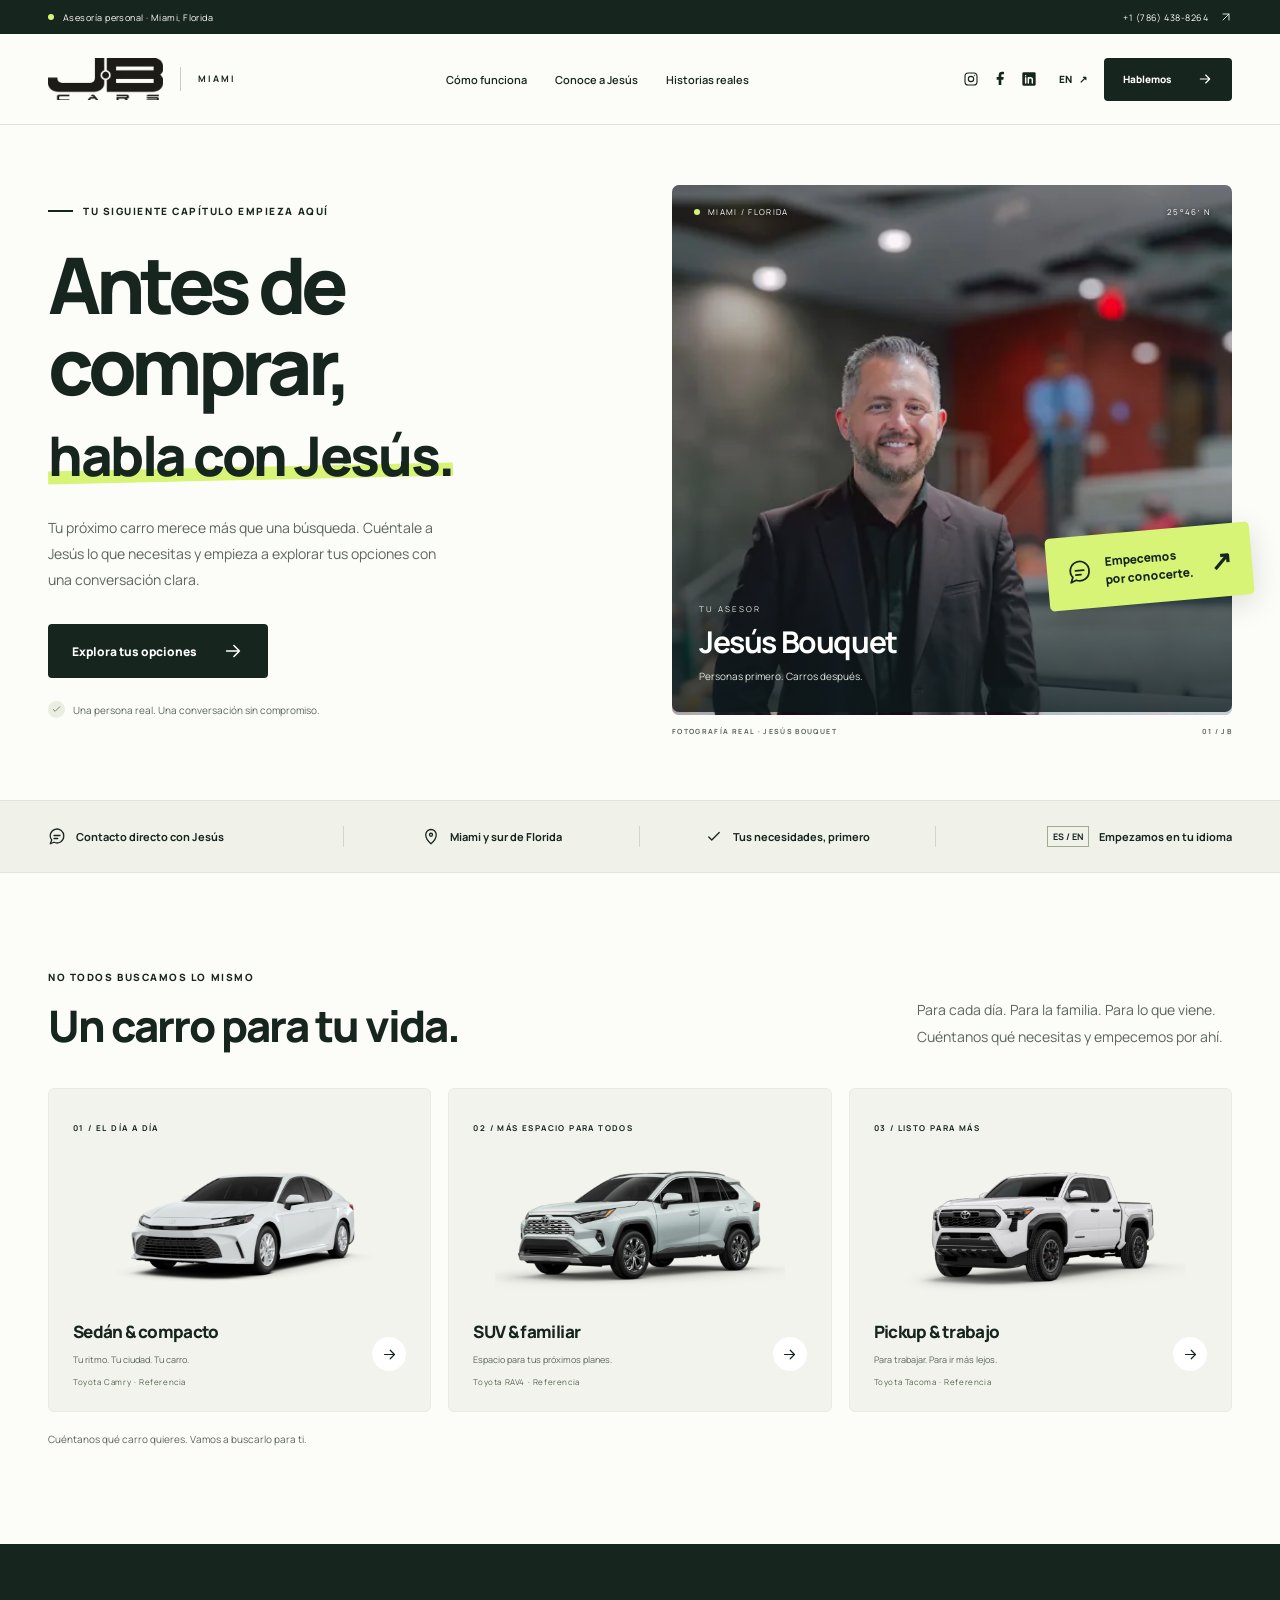
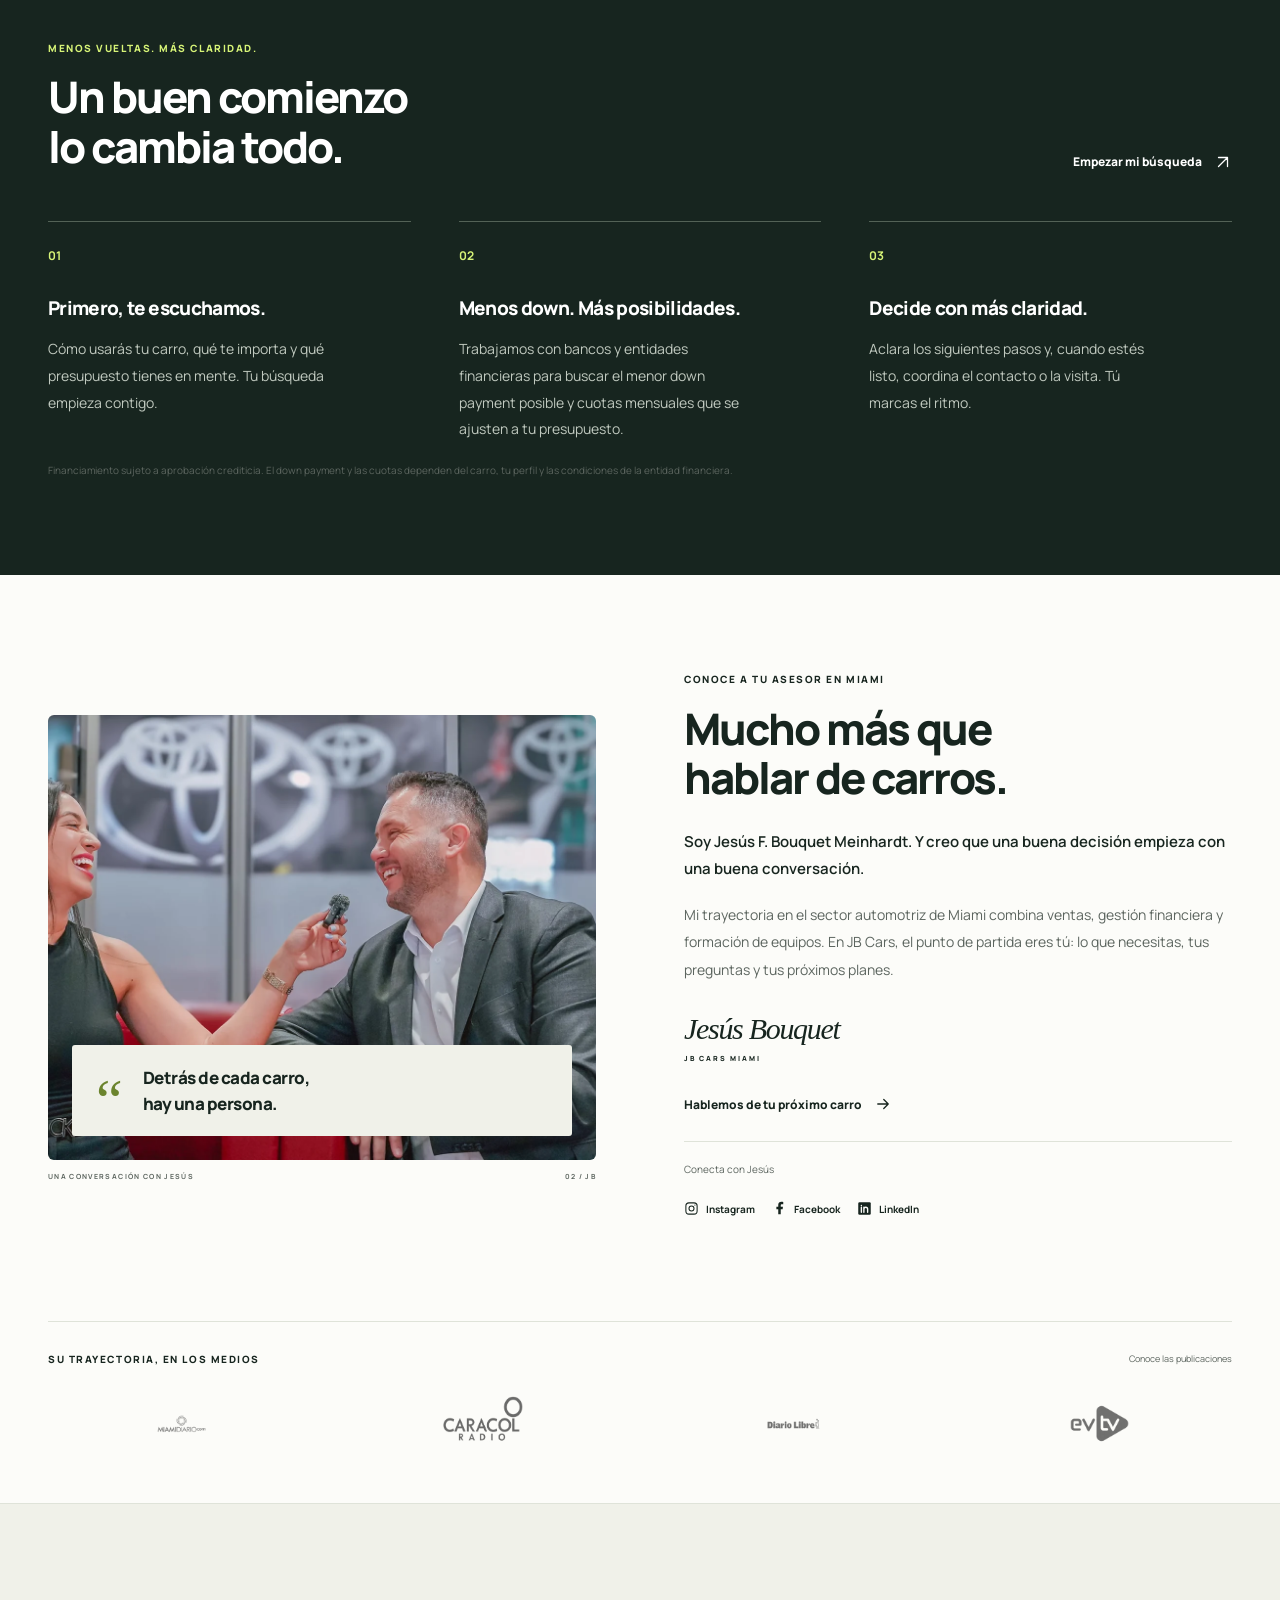
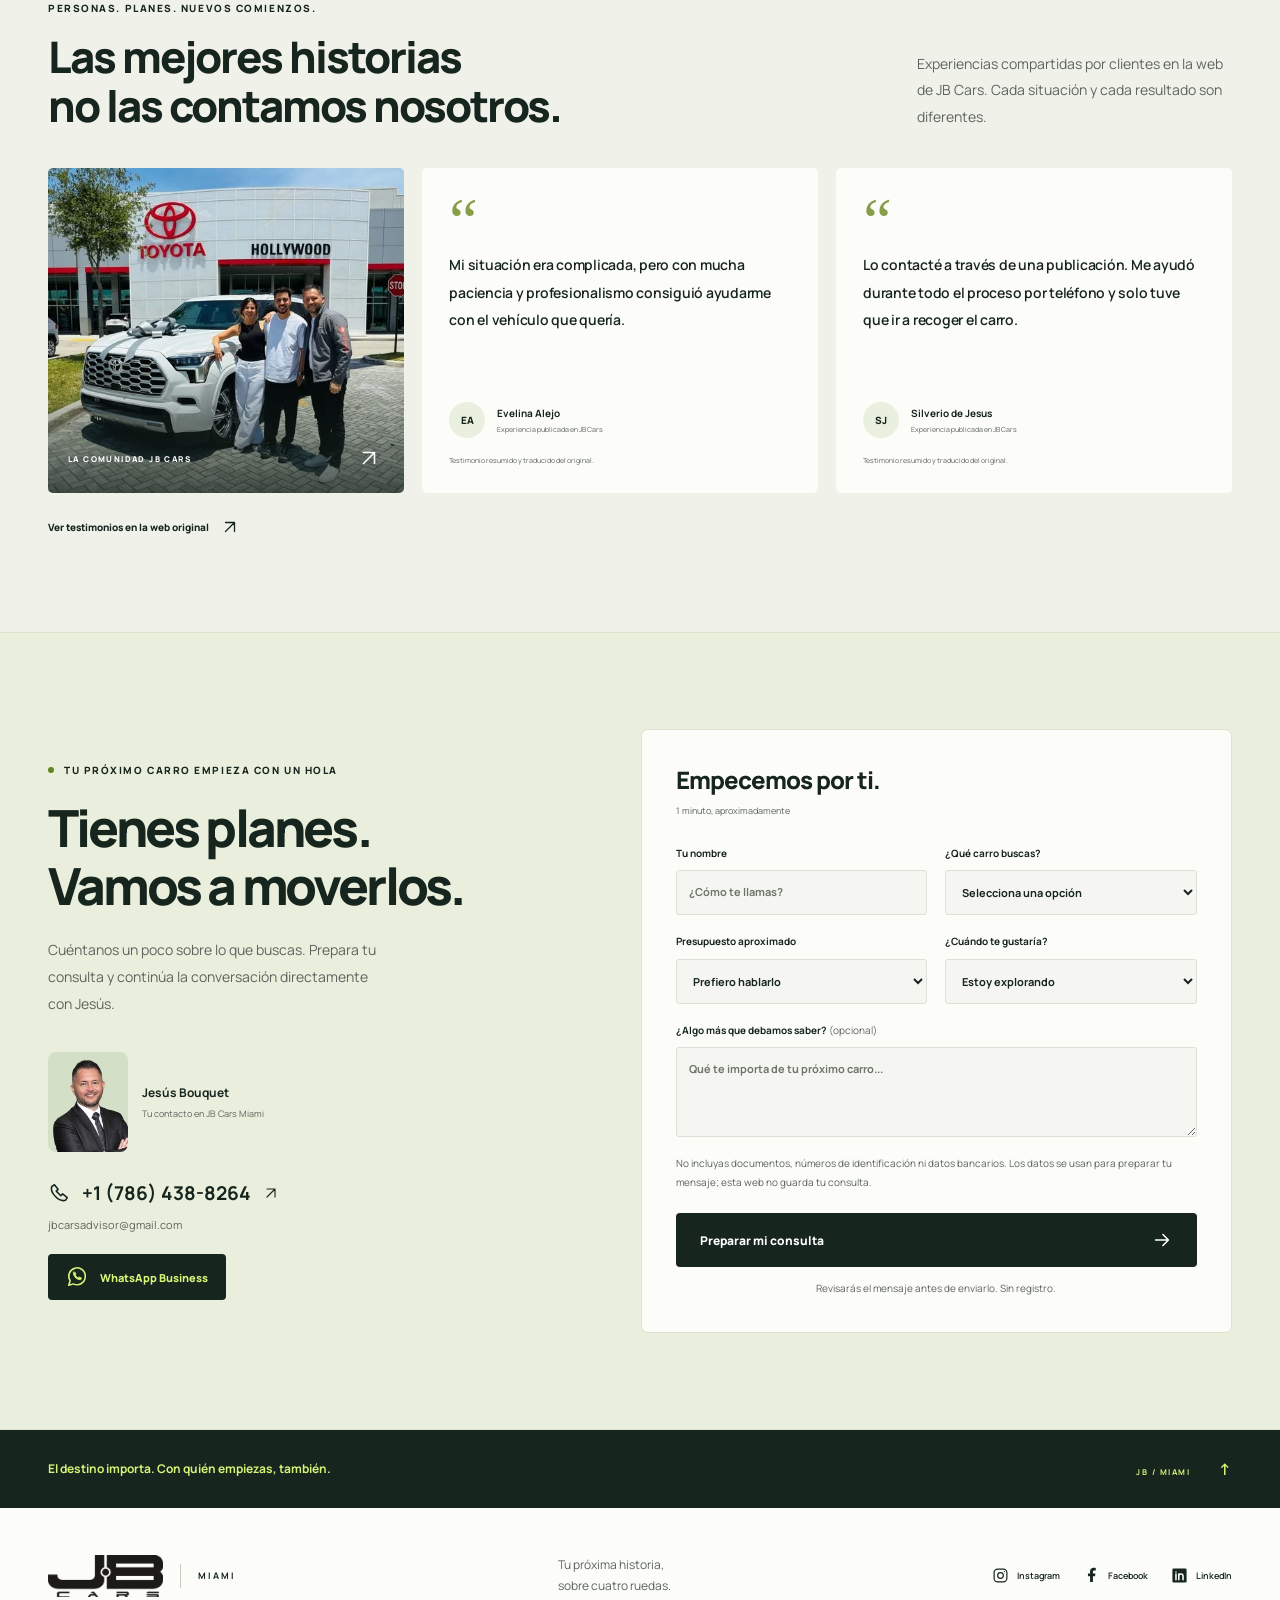
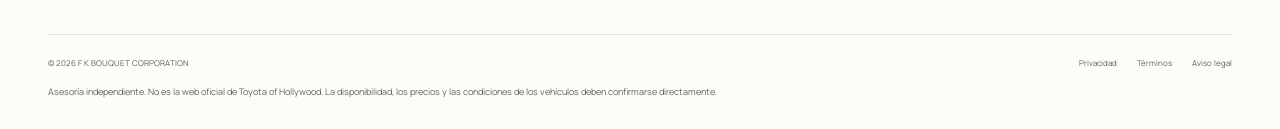
==== commit ab631391: "Destacar búsqueda de carros y opciones de financiamiento" ====
--- a/docs/index.html
+++ b/docs/index.html
@@ -58,9 +58,9 @@
 <button class="vehicle-card" data-vehicle="daily" type="button"><span class="card-index">01 / <span data-i18n="dailyTag">EL DÍA A DÍA</span></span><div class="car-drawing"><img alt="Toyota Camry con fondo transparente, referencia de categoría" height="405" loading="lazy" src="assets/toyota-camry.webp" width="900"/></div><div class="vehicle-bottom"><div><h3 data-i18n="daily">Sedán &amp; compacto</h3><p data-i18n="dailyDesc">Tu ritmo. Tu ciudad. Tu carro.</p><span class="vehicle-model">Toyota Camry · Referencia</span></div><span class="round-arrow"><svg class="icon"><use href="#arrow"></use></svg></span></div></button>
 <button class="vehicle-card" data-vehicle="family" type="button"><span class="card-index">02 / <span data-i18n="familyTag">MÁS ESPACIO PARA TODOS</span></span><div class="car-drawing"><img alt="Toyota RAV4 con fondo transparente, referencia de categoría" height="449" loading="lazy" src="assets/toyota-rav4.webp" width="900"/></div><div class="vehicle-bottom"><div><h3 data-i18n="family">SUV &amp; familiar</h3><p data-i18n="familyDesc">Espacio para tus próximos planes.</p><span class="vehicle-model">Toyota RAV4 · Referencia</span></div><span class="round-arrow"><svg class="icon"><use href="#arrow"></use></svg></span></div></button>
 <button class="vehicle-card" data-vehicle="pickup" type="button"><span class="card-index">03 / <span data-i18n="pickupTag">LISTO PARA MÁS</span></span><div class="car-drawing"><img alt="Toyota Tacoma con fondo transparente, referencia de categoría" height="449" loading="lazy" src="assets/toyota-tacoma.webp" width="900"/></div><div class="vehicle-bottom"><div><h3 data-i18n="pickup">Pickup &amp; trabajo</h3><p data-i18n="pickupDesc">Para trabajar. Para ir más lejos.</p><span class="vehicle-model">Toyota Tacoma · Referencia</span></div><span class="round-arrow"><svg class="icon"><use href="#arrow"></use></svg></span></div></button>
-</div><p class="section-note" data-i18n="categoriesNote">Estas categorías orientan tu búsqueda. No son un catálogo de vehículos disponibles.</p>
+</div><p class="section-note" data-i18n="categoriesNote">Cuéntanos qué carro quieres. Vamos a buscarlo para ti.</p>
 </section>
-<section aria-labelledby="process-title" class="process-section section" id="como-funciona"><div class="container"><div class="section-heading"><div><div class="eyebrow" data-i18n="processEyebrow">MENOS VUELTAS. MÁS CLARIDAD.</div><h2 data-i18n="processTitle" id="process-title">Un buen comienzo<br/>lo cambia todo.</h2></div><a class="text-link" href="#contacto"><span data-i18n="start">Empezar mi búsqueda</span><svg class="icon"><use href="#diagonal"></use></svg></a></div><div class="process-grid"><article><span class="step-number">01</span><h3 data-i18n="step1Title">Primero, te escuchamos.</h3><p data-i18n="step1Desc">Cómo usarás tu carro, qué te importa y qué presupuesto tienes en mente. Tu búsqueda empieza contigo.</p></article><article><span class="step-number">02</span><h3 data-i18n="step2Title">Hablemos de opciones.</h3><p data-i18n="step2Desc">Conversa con Jesús sobre alternativas y sobre las preguntas que conviene resolver antes de tomar una decisión.</p></article><article><span class="step-number">03</span><h3 data-i18n="step3Title">Decide con más claridad.</h3><p data-i18n="step3Desc">Aclara los siguientes pasos y, cuando estés listo, coordina el contacto o la visita. Tú marcas el ritmo.</p></article></div></div></section>
+<section aria-labelledby="process-title" class="process-section section" id="como-funciona"><div class="container"><div class="section-heading"><div><div class="eyebrow" data-i18n="processEyebrow">MENOS VUELTAS. MÁS CLARIDAD.</div><h2 data-i18n="processTitle" id="process-title">Un buen comienzo<br/>lo cambia todo.</h2></div><a class="text-link" href="#contacto"><span data-i18n="start">Empezar mi búsqueda</span><svg class="icon"><use href="#diagonal"></use></svg></a></div><div class="process-grid"><article><span class="step-number">01</span><h3 data-i18n="step1Title">Primero, te escuchamos.</h3><p data-i18n="step1Desc">Cómo usarás tu carro, qué te importa y qué presupuesto tienes en mente. Tu búsqueda empieza contigo.</p></article><article><span class="step-number">02</span><h3 data-i18n="step2Title">Menos down. Más posibilidades.</h3><p data-i18n="step2Desc">Trabajamos con bancos y entidades financieras para buscar el menor down payment posible y cuotas mensuales que se ajusten a tu presupuesto.</p></article><article><span class="step-number">03</span><h3 data-i18n="step3Title">Decide con más claridad.</h3><p data-i18n="step3Desc">Aclara los siguientes pasos y, cuando estés listo, coordina el contacto o la visita. Tú marcas el ritmo.</p></article></div><p class="section-note" data-i18n="financingNote">Financiamiento sujeto a aprobación crediticia. El down payment y las cuotas dependen del carro, tu perfil y las condiciones de la entidad financiera.</p></div></section>
 <section aria-labelledby="about-title" class="section container about" id="jesus"><div class="about-visual"><img alt="Jesús Bouquet conversando durante una entrevista" height="910" loading="lazy" src="assets/jesus-interview.webp" width="1600"/><div class="about-quote"><span aria-hidden="true">“</span><p data-i18n="aboutQuote">Detrás de cada carro,<br/>hay una persona.</p></div><div class="image-caption"><span data-i18n="aboutPhoto">UNA CONVERSACIÓN CON JESÚS</span><span aria-hidden="true">02 / JB</span></div></div><div class="about-copy"><div class="eyebrow" data-i18n="aboutEyebrow">CONOCE A TU ASESOR EN MIAMI</div><h2 data-i18n="aboutTitle" id="about-title">Mucho más que<br/>hablar de carros.</h2><p class="about-intro" data-i18n="aboutIntro">Soy Jesús F. Bouquet Meinhardt. Y creo que una buena decisión empieza con una buena conversación.</p><p data-i18n="aboutDesc">Mi trayectoria en el sector automotriz de Miami combina ventas, gestión financiera y formación de equipos. En JB Cars, el punto de partida eres tú: lo que necesitas, tus preguntas y tus próximos planes.</p><div class="signature">Jesús Bouquet <span>JB CARS MIAMI</span></div><a class="text-link" href="#contacto"><span data-i18n="meet">Hablemos de tu próximo carro</span><svg class="icon"><use href="#arrow"></use></svg></a><div class="about-social"><span data-i18n="follow">Conecta con Jesús</span><a href="https://www.instagram.com/jbcarsmiami/" rel="noopener noreferrer" target="_blank"><svg aria-hidden="true" class="icon social-icon"><use href="#instagram"></use></svg><span>Instagram</span></a><a href="https://www.facebook.com/jbcarsmiami/" rel="noopener noreferrer" target="_blank"><svg aria-hidden="true" class="icon social-icon"><use href="#facebook"></use></svg><span>Facebook</span></a><a href="https://www.linkedin.com/in/jesus-bouquet-meinhardt-769883a0" rel="noopener noreferrer" target="_blank"><svg aria-hidden="true" class="icon social-icon"><use href="#linkedin"></use></svg><span>LinkedIn</span></a></div></div></section>
 <section aria-labelledby="press-title" class="press-section container"><div class="press-intro"><span class="eyebrow" data-i18n="pressTitle" id="press-title">SU TRAYECTORIA, EN LOS MEDIOS</span><span data-i18n="pressDesc">Conoce las publicaciones</span></div><div class="press-logos"><a aria-label="Jesús Bouquet en Miami Diario (nueva pestaña)" href="https://miamidiario.com/de-vendedor-a-mentor-el-ascenso-de-jesus-bouquet-en-la-industria-automotriz-del-sur-de-florida/" rel="noopener noreferrer" target="_blank"><img alt="Miami Diario" height="180" loading="lazy" src="assets/web-05-medio-miami-diario.webp" width="180"/></a><a aria-label="Jesús Bouquet en Caracol Radio (nueva pestaña)" href="https://caracol.com.co/2025/05/02/jesus-bouquet-el-arte-de-vender-confianza-sobre-ruedas/" rel="noopener noreferrer" target="_blank"><img alt="Caracol Radio" height="180" loading="lazy" src="assets/web-06-medio-caracol.webp" width="271"/></a><a aria-label="Jesús Bouquet en Diario Libre (nueva pestaña)" href="https://www.diariolibre.com/mundo/resto-del-mundo/2025/05/11/jesus-bouquet-meinhardt-un-lider-en-gestion-financiera/3109093" rel="noopener noreferrer" target="_blank"><img alt="Diario Libre" height="180" loading="lazy" src="assets/web-07-medio-diario-libre.webp" width="180"/></a><a aria-label="Jesús Bouquet en EVTV (nueva pestaña)" href="https://evtv.online/historias-de-exitos/jesus-f-bouquet-revela-las-claves-de-innovacion-y-liderazgo-en-la-industria-automotriz/" rel="noopener noreferrer" target="_blank"><img alt="EVTV" height="180" loading="lazy" src="assets/web-09-medio-evtv.webp" width="180"/></a></div></section>
 <section aria-labelledby="stories-title" class="section stories-section" id="historias"><div class="container"><div class="section-heading"><div><div class="eyebrow" data-i18n="storiesEyebrow">PERSONAS. PLANES. NUEVOS COMIENZOS.</div><h2 data-i18n="storiesTitle" id="stories-title">Las mejores historias<br/>no las contamos nosotros.</h2></div><p data-i18n="storiesDesc">Experiencias compartidas por clientes en la web de JB Cars. Cada situación y cada resultado son diferentes.</p></div><div class="stories-grid"><article class="story-card story-feature"><img alt="Personas junto a un vehículo frente a Toyota of Hollywood" height="640" loading="lazy" src="assets/delivery.webp" width="512"/><div class="story-photo-caption"><span data-i18n="community">LA COMUNIDAD JB CARS</span><a aria-label="Ver la publicación original en Instagram" href="https://www.instagram.com/toyotaofhollywood/p/DJzpSnrOlDx/" rel="noopener noreferrer" target="_blank"><svg class="icon"><use href="#diagonal"></use></svg></a></div></article><article class="story-card testimonial"><span aria-hidden="true" class="quote-mark">“</span><blockquote data-i18n="quote1">Mi situación era complicada, pero con mucha paciencia y profesionalismo consiguió ayudarme con el vehículo que quería.</blockquote><div class="testimonial-person"><span class="avatar">EA</span><div><strong>Evelina Alejo</strong><span data-i18n="testimonialLabel">Experiencia publicada en JB Cars</span></div></div><span class="testimonial-note" data-i18n="quoteNote">Testimonio resumido y traducido del original.</span></article><article class="story-card testimonial"><span aria-hidden="true" class="quote-mark">“</span><blockquote data-i18n="quote2">Lo contacté a través de una publicación. Me ayudó durante todo el proceso por teléfono y solo tuve que ir a recoger el carro.</blockquote><div class="testimonial-person"><span class="avatar">SJ</span><div><strong>Silverio de Jesus</strong><span data-i18n="testimonialLabel">Experiencia publicada en JB Cars</span></div></div><span class="testimonial-note" data-i18n="quoteNote">Testimonio resumido y traducido del original.</span></article></div><a class="text-link stories-source" href="https://www.jbcarsmiami.com/" rel="noopener noreferrer" target="_blank"><span data-i18n="seeOriginal">Ver testimonios en la web original</span><svg class="icon"><use href="#diagonal"></use></svg></a></div></section>
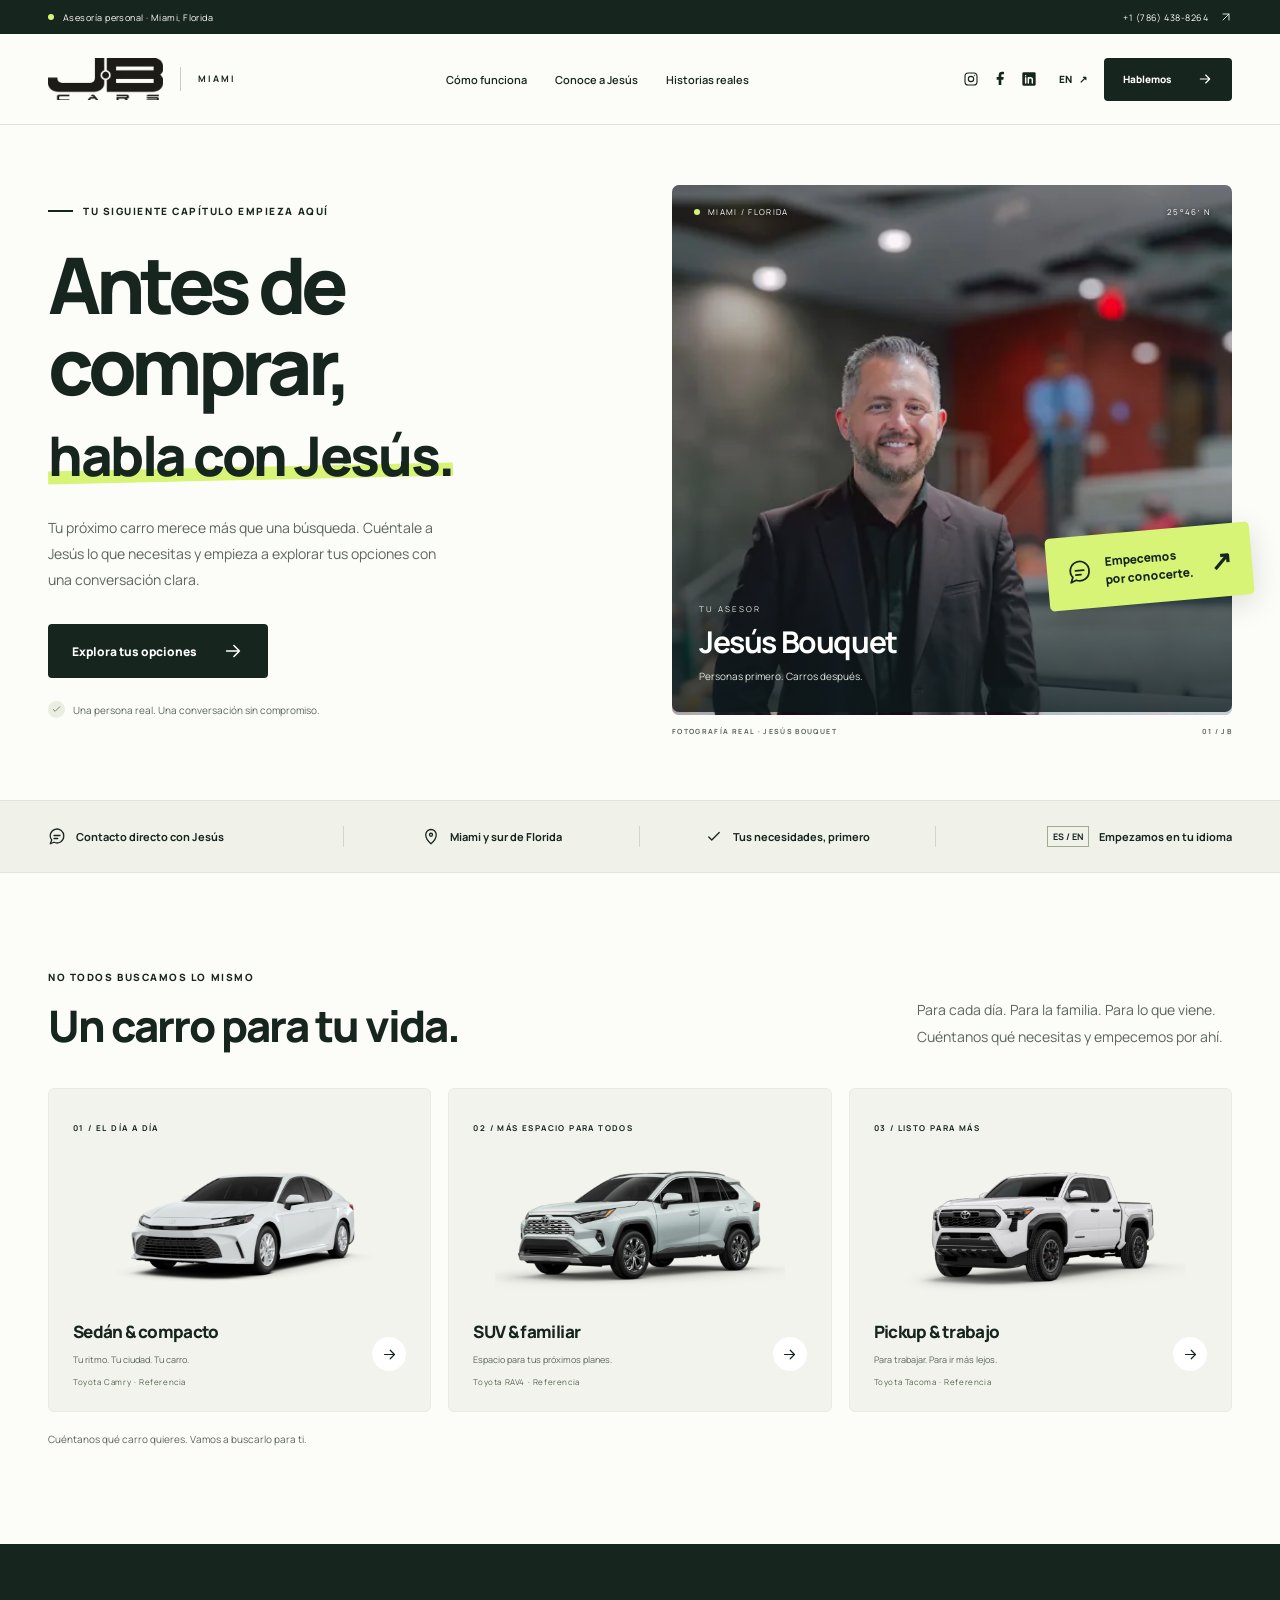
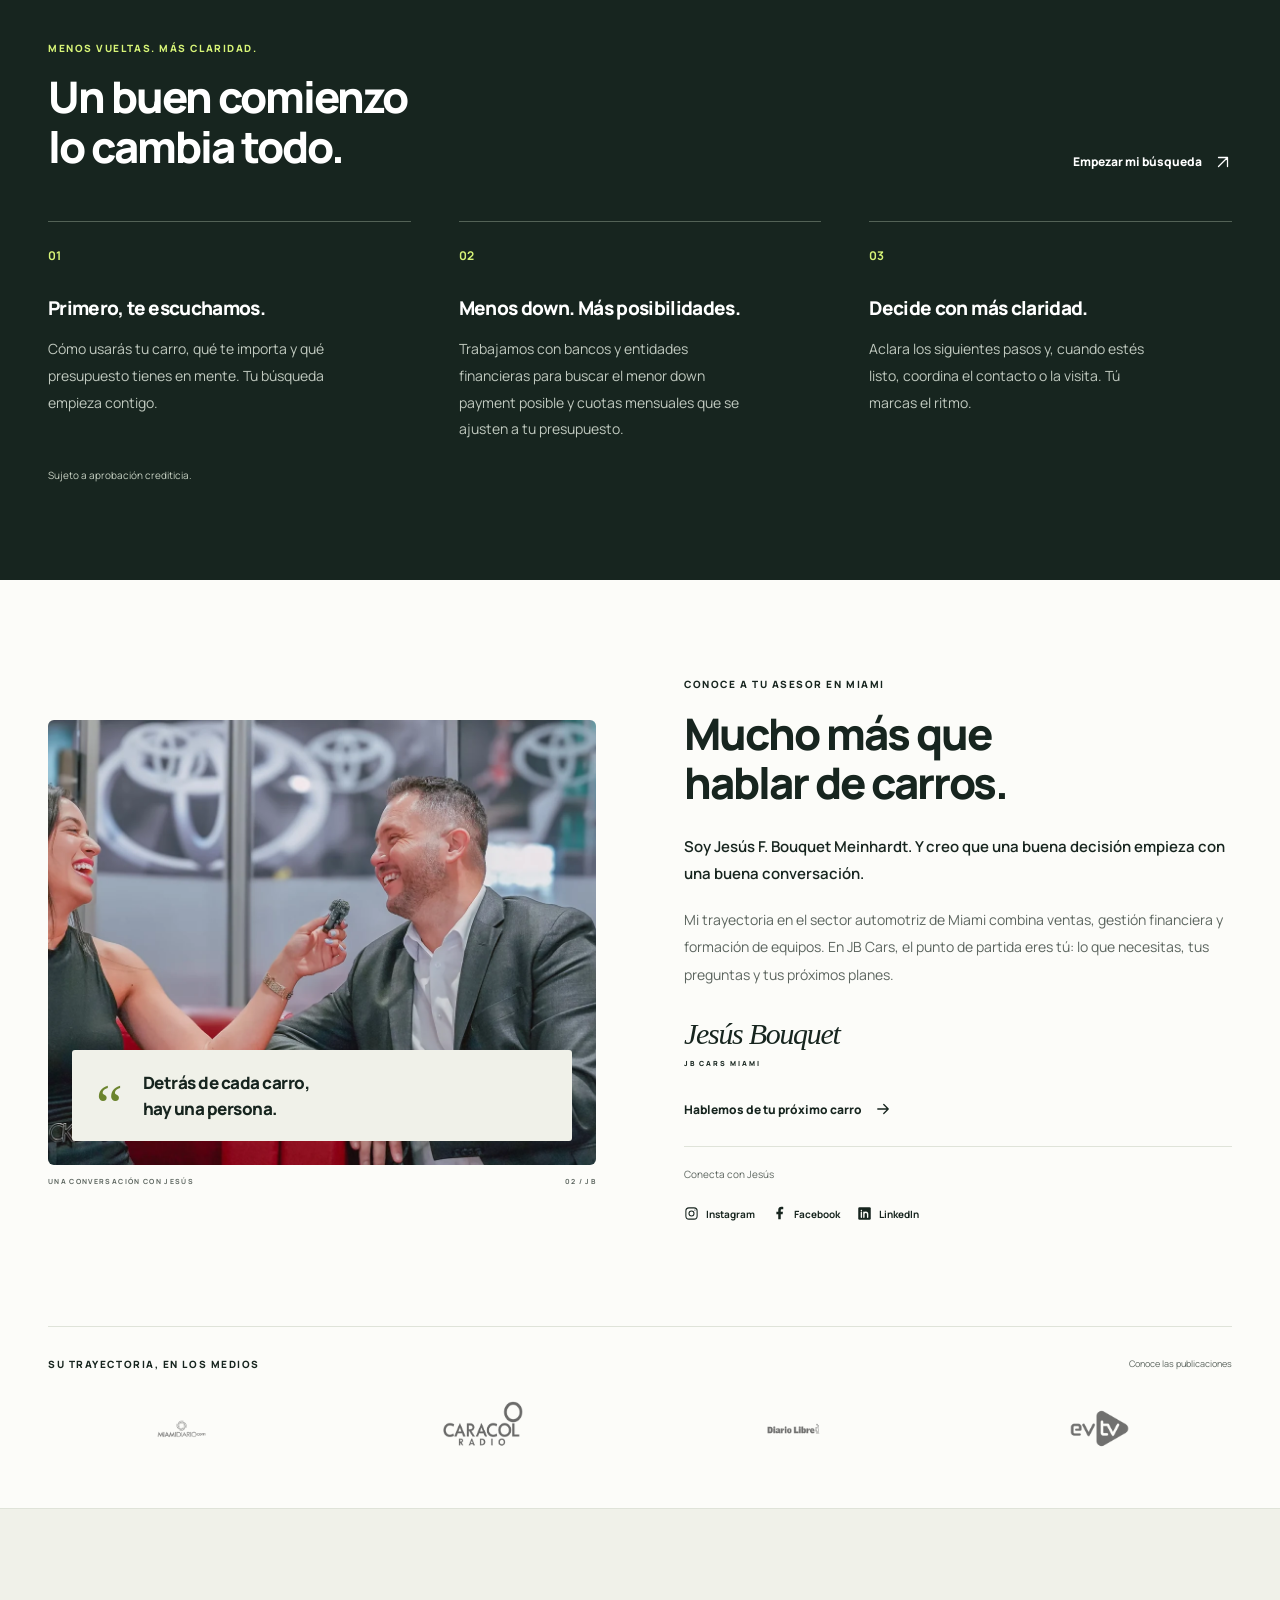
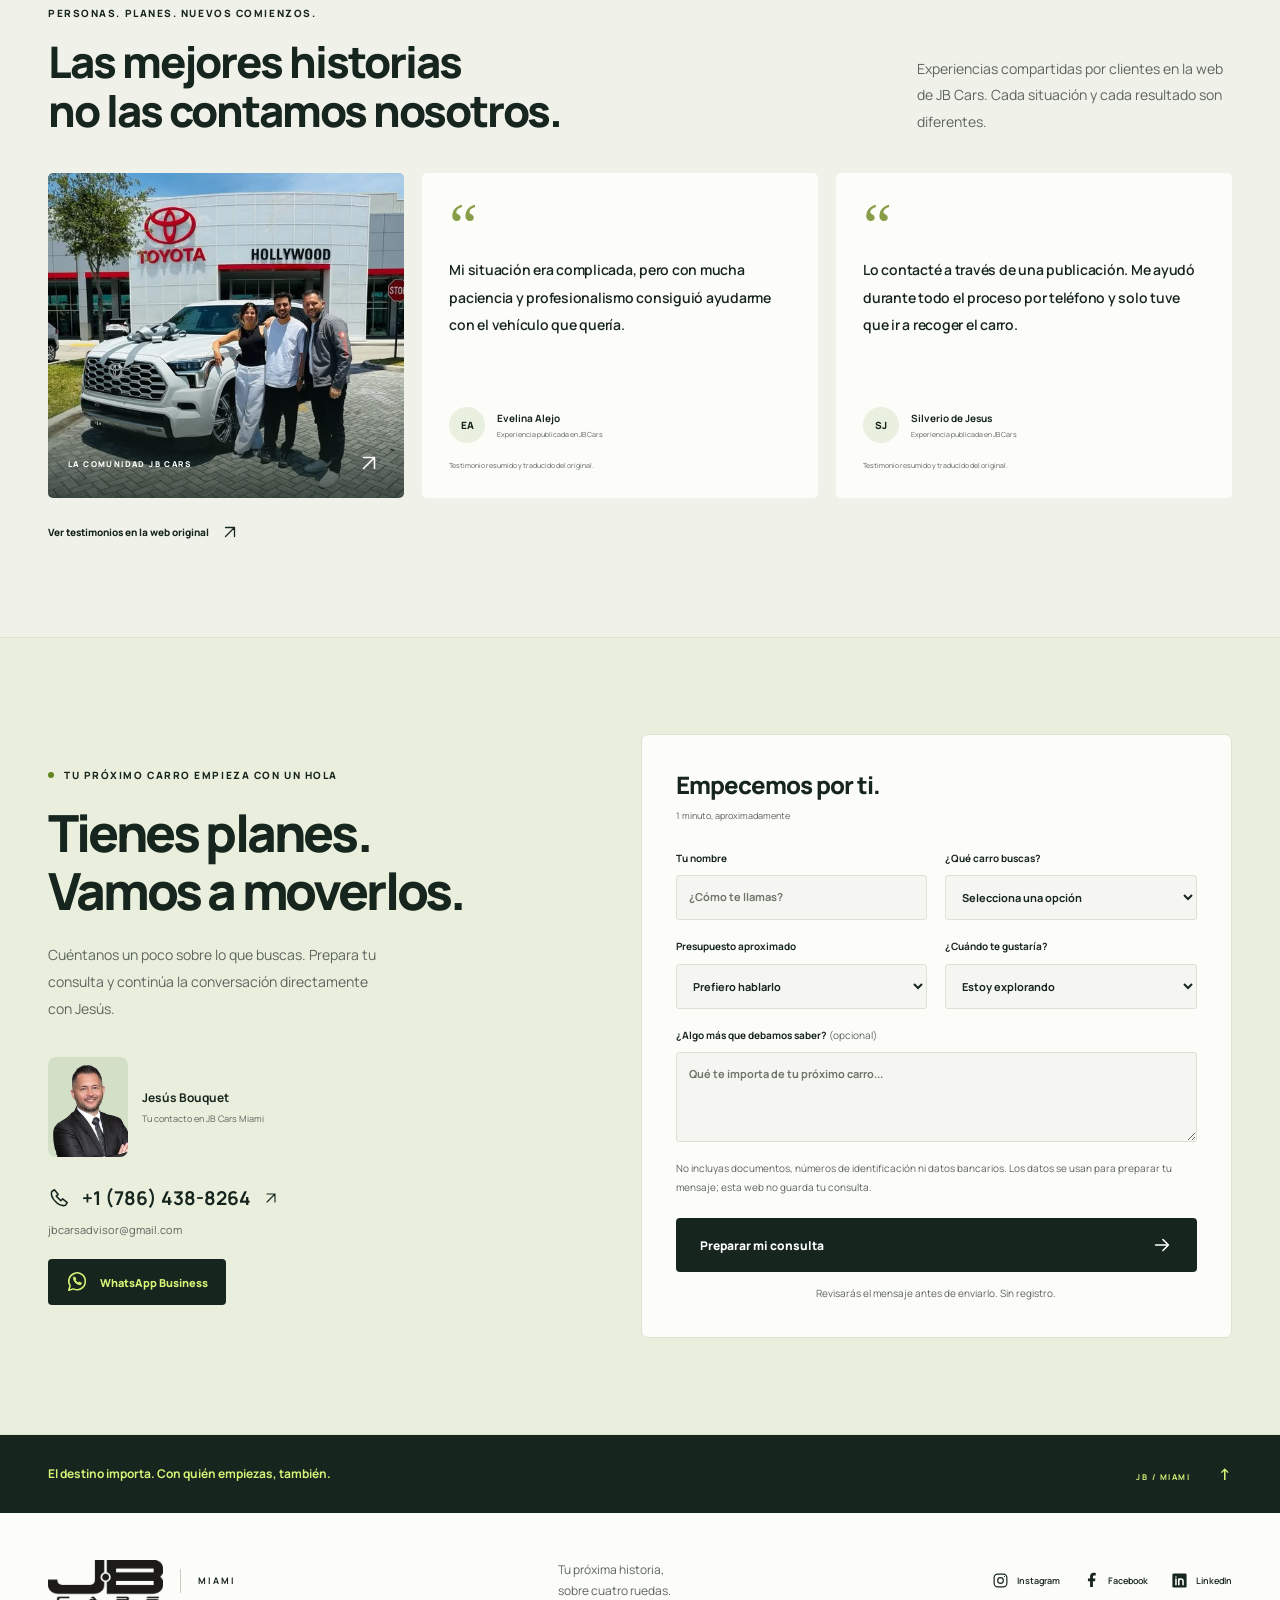
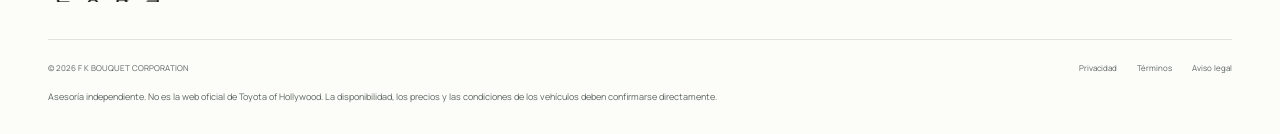
==== commit 897afa25: "Simplificar nota de financiamiento" ====
--- a/docs/index.html
+++ b/docs/index.html
@@ -18,7 +18,7 @@
 <meta content="summary_large_image" name="twitter:card"/>
 <link href="favicon.svg" rel="icon" type="image/svg+xml"/>
 <link as="font" crossorigin="" href="assets/manrope-800.woff2" rel="preload" type="font/woff2"/>
-<link href="styles.css?v=20261009-2" rel="stylesheet"/>
+<link href="styles.css?v=20261009-4" rel="stylesheet"/>
 <script defer="True" src="config.js"></script><script defer="" src="app.js?v=20261009-3"></script>
 <script type="application/ld+json">{"@context":"https://schema.org","@graph":[{"@context":"https://schema.org","@type":"Organization","name":"JB Cars Miami","legalName":"F K BOUQUET CORPORATION","url":"https://jbcarsadvisor-svg.github.io/jbcars-miami-web/","logo":"https://jbcarsadvisor-svg.github.io/jbcars-miami-web/assets/logo.png","telephone":"+1-786-438-8264","email":"jbcarsadvisor@gmail.com","sameAs":["https://www.instagram.com/jbcarsmiami/","https://www.facebook.com/jbcarsmiami/","https://www.jbcarsmiami.com/","https://www.linkedin.com/in/jesus-bouquet-meinhardt-769883a0"],"@id":"https://jbcarsadvisor-svg.github.io/jbcars-miami-web/#organization"},{"@type":"Person","@id":"https://jbcarsadvisor-svg.github.io/jbcars-miami-web/#jesus","name":"Jesús F. Bouquet Meinhardt","worksFor":{"@id":"https://jbcarsadvisor-svg.github.io/jbcars-miami-web/#organization"},"url":"https://jbcarsadvisor-svg.github.io/jbcars-miami-web/#jesus"},{"@type":"WebSite","@id":"https://jbcarsadvisor-svg.github.io/jbcars-miami-web/#website","url":"https://jbcarsadvisor-svg.github.io/jbcars-miami-web/","name":"JB Cars Miami","publisher":{"@id":"https://jbcarsadvisor-svg.github.io/jbcars-miami-web/#organization"},"inLanguage":["es","en"]},{"@type":"WebPage","@id":"https://jbcarsadvisor-svg.github.io/jbcars-miami-web/#webpage","url":"https://jbcarsadvisor-svg.github.io/jbcars-miami-web/","name":"Asesor de carros en Miami | Jesús Bouquet · JB Cars Miami","description":"Asesoría para comprar carro en Miami con Jesús Bouquet. Explora tus opciones y contacta por WhatsApp Business, teléfono o email. Atención en español e inglés.","inLanguage":"es","isPartOf":{"@id":"https://jbcarsadvisor-svg.github.io/jbcars-miami-web/#website"},"about":{"@id":"https://jbcarsadvisor-svg.github.io/jbcars-miami-web/#organization"}}]}</script>
 <link href="https://jbcarsadvisor-svg.github.io/jbcars-miami-web/" hreflang="es" rel="alternate"/><link href="https://jbcarsadvisor-svg.github.io/jbcars-miami-web/en/" hreflang="en" rel="alternate"/><link href="https://jbcarsadvisor-svg.github.io/jbcars-miami-web/" hreflang="x-default" rel="alternate"/></head>
@@ -60,7 +60,7 @@
 <button class="vehicle-card" data-vehicle="pickup" type="button"><span class="card-index">03 / <span data-i18n="pickupTag">LISTO PARA MÁS</span></span><div class="car-drawing"><img alt="Toyota Tacoma con fondo transparente, referencia de categoría" height="449" loading="lazy" src="assets/toyota-tacoma.webp" width="900"/></div><div class="vehicle-bottom"><div><h3 data-i18n="pickup">Pickup &amp; trabajo</h3><p data-i18n="pickupDesc">Para trabajar. Para ir más lejos.</p><span class="vehicle-model">Toyota Tacoma · Referencia</span></div><span class="round-arrow"><svg class="icon"><use href="#arrow"></use></svg></span></div></button>
 </div><p class="section-note" data-i18n="categoriesNote">Cuéntanos qué carro quieres. Vamos a buscarlo para ti.</p>
 </section>
-<section aria-labelledby="process-title" class="process-section section" id="como-funciona"><div class="container"><div class="section-heading"><div><div class="eyebrow" data-i18n="processEyebrow">MENOS VUELTAS. MÁS CLARIDAD.</div><h2 data-i18n="processTitle" id="process-title">Un buen comienzo<br/>lo cambia todo.</h2></div><a class="text-link" href="#contacto"><span data-i18n="start">Empezar mi búsqueda</span><svg class="icon"><use href="#diagonal"></use></svg></a></div><div class="process-grid"><article><span class="step-number">01</span><h3 data-i18n="step1Title">Primero, te escuchamos.</h3><p data-i18n="step1Desc">Cómo usarás tu carro, qué te importa y qué presupuesto tienes en mente. Tu búsqueda empieza contigo.</p></article><article><span class="step-number">02</span><h3 data-i18n="step2Title">Menos down. Más posibilidades.</h3><p data-i18n="step2Desc">Trabajamos con bancos y entidades financieras para buscar el menor down payment posible y cuotas mensuales que se ajusten a tu presupuesto.</p></article><article><span class="step-number">03</span><h3 data-i18n="step3Title">Decide con más claridad.</h3><p data-i18n="step3Desc">Aclara los siguientes pasos y, cuando estés listo, coordina el contacto o la visita. Tú marcas el ritmo.</p></article></div><p class="section-note" data-i18n="financingNote">Financiamiento sujeto a aprobación crediticia. El down payment y las cuotas dependen del carro, tu perfil y las condiciones de la entidad financiera.</p></div></section>
+<section aria-labelledby="process-title" class="process-section section" id="como-funciona"><div class="container"><div class="section-heading"><div><div class="eyebrow" data-i18n="processEyebrow">MENOS VUELTAS. MÁS CLARIDAD.</div><h2 data-i18n="processTitle" id="process-title">Un buen comienzo<br/>lo cambia todo.</h2></div><a class="text-link" href="#contacto"><span data-i18n="start">Empezar mi búsqueda</span><svg class="icon"><use href="#diagonal"></use></svg></a></div><div class="process-grid"><article><span class="step-number">01</span><h3 data-i18n="step1Title">Primero, te escuchamos.</h3><p data-i18n="step1Desc">Cómo usarás tu carro, qué te importa y qué presupuesto tienes en mente. Tu búsqueda empieza contigo.</p></article><article><span class="step-number">02</span><h3 data-i18n="step2Title">Menos down. Más posibilidades.</h3><p data-i18n="step2Desc">Trabajamos con bancos y entidades financieras para buscar el menor down payment posible y cuotas mensuales que se ajusten a tu presupuesto.</p></article><article><span class="step-number">03</span><h3 data-i18n="step3Title">Decide con más claridad.</h3><p data-i18n="step3Desc">Aclara los siguientes pasos y, cuando estés listo, coordina el contacto o la visita. Tú marcas el ritmo.</p></article></div><p class="section-note" data-i18n="financingNote">Sujeto a aprobación crediticia.</p></div></section>
 <section aria-labelledby="about-title" class="section container about" id="jesus"><div class="about-visual"><img alt="Jesús Bouquet conversando durante una entrevista" height="910" loading="lazy" src="assets/jesus-interview.webp" width="1600"/><div class="about-quote"><span aria-hidden="true">“</span><p data-i18n="aboutQuote">Detrás de cada carro,<br/>hay una persona.</p></div><div class="image-caption"><span data-i18n="aboutPhoto">UNA CONVERSACIÓN CON JESÚS</span><span aria-hidden="true">02 / JB</span></div></div><div class="about-copy"><div class="eyebrow" data-i18n="aboutEyebrow">CONOCE A TU ASESOR EN MIAMI</div><h2 data-i18n="aboutTitle" id="about-title">Mucho más que<br/>hablar de carros.</h2><p class="about-intro" data-i18n="aboutIntro">Soy Jesús F. Bouquet Meinhardt. Y creo que una buena decisión empieza con una buena conversación.</p><p data-i18n="aboutDesc">Mi trayectoria en el sector automotriz de Miami combina ventas, gestión financiera y formación de equipos. En JB Cars, el punto de partida eres tú: lo que necesitas, tus preguntas y tus próximos planes.</p><div class="signature">Jesús Bouquet <span>JB CARS MIAMI</span></div><a class="text-link" href="#contacto"><span data-i18n="meet">Hablemos de tu próximo carro</span><svg class="icon"><use href="#arrow"></use></svg></a><div class="about-social"><span data-i18n="follow">Conecta con Jesús</span><a href="https://www.instagram.com/jbcarsmiami/" rel="noopener noreferrer" target="_blank"><svg aria-hidden="true" class="icon social-icon"><use href="#instagram"></use></svg><span>Instagram</span></a><a href="https://www.facebook.com/jbcarsmiami/" rel="noopener noreferrer" target="_blank"><svg aria-hidden="true" class="icon social-icon"><use href="#facebook"></use></svg><span>Facebook</span></a><a href="https://www.linkedin.com/in/jesus-bouquet-meinhardt-769883a0" rel="noopener noreferrer" target="_blank"><svg aria-hidden="true" class="icon social-icon"><use href="#linkedin"></use></svg><span>LinkedIn</span></a></div></div></section>
 <section aria-labelledby="press-title" class="press-section container"><div class="press-intro"><span class="eyebrow" data-i18n="pressTitle" id="press-title">SU TRAYECTORIA, EN LOS MEDIOS</span><span data-i18n="pressDesc">Conoce las publicaciones</span></div><div class="press-logos"><a aria-label="Jesús Bouquet en Miami Diario (nueva pestaña)" href="https://miamidiario.com/de-vendedor-a-mentor-el-ascenso-de-jesus-bouquet-en-la-industria-automotriz-del-sur-de-florida/" rel="noopener noreferrer" target="_blank"><img alt="Miami Diario" height="180" loading="lazy" src="assets/web-05-medio-miami-diario.webp" width="180"/></a><a aria-label="Jesús Bouquet en Caracol Radio (nueva pestaña)" href="https://caracol.com.co/2025/05/02/jesus-bouquet-el-arte-de-vender-confianza-sobre-ruedas/" rel="noopener noreferrer" target="_blank"><img alt="Caracol Radio" height="180" loading="lazy" src="assets/web-06-medio-caracol.webp" width="271"/></a><a aria-label="Jesús Bouquet en Diario Libre (nueva pestaña)" href="https://www.diariolibre.com/mundo/resto-del-mundo/2025/05/11/jesus-bouquet-meinhardt-un-lider-en-gestion-financiera/3109093" rel="noopener noreferrer" target="_blank"><img alt="Diario Libre" height="180" loading="lazy" src="assets/web-07-medio-diario-libre.webp" width="180"/></a><a aria-label="Jesús Bouquet en EVTV (nueva pestaña)" href="https://evtv.online/historias-de-exitos/jesus-f-bouquet-revela-las-claves-de-innovacion-y-liderazgo-en-la-industria-automotriz/" rel="noopener noreferrer" target="_blank"><img alt="EVTV" height="180" loading="lazy" src="assets/web-09-medio-evtv.webp" width="180"/></a></div></section>
 <section aria-labelledby="stories-title" class="section stories-section" id="historias"><div class="container"><div class="section-heading"><div><div class="eyebrow" data-i18n="storiesEyebrow">PERSONAS. PLANES. NUEVOS COMIENZOS.</div><h2 data-i18n="storiesTitle" id="stories-title">Las mejores historias<br/>no las contamos nosotros.</h2></div><p data-i18n="storiesDesc">Experiencias compartidas por clientes en la web de JB Cars. Cada situación y cada resultado son diferentes.</p></div><div class="stories-grid"><article class="story-card story-feature"><img alt="Personas junto a un vehículo frente a Toyota of Hollywood" height="640" loading="lazy" src="assets/delivery.webp" width="512"/><div class="story-photo-caption"><span data-i18n="community">LA COMUNIDAD JB CARS</span><a aria-label="Ver la publicación original en Instagram" href="https://www.instagram.com/toyotaofhollywood/p/DJzpSnrOlDx/" rel="noopener noreferrer" target="_blank"><svg class="icon"><use href="#diagonal"></use></svg></a></div></article><article class="story-card testimonial"><span aria-hidden="true" class="quote-mark">“</span><blockquote data-i18n="quote1">Mi situación era complicada, pero con mucha paciencia y profesionalismo consiguió ayudarme con el vehículo que quería.</blockquote><div class="testimonial-person"><span class="avatar">EA</span><div><strong>Evelina Alejo</strong><span data-i18n="testimonialLabel">Experiencia publicada en JB Cars</span></div></div><span class="testimonial-note" data-i18n="quoteNote">Testimonio resumido y traducido del original.</span></article><article class="story-card testimonial"><span aria-hidden="true" class="quote-mark">“</span><blockquote data-i18n="quote2">Lo contacté a través de una publicación. Me ayudó durante todo el proceso por teléfono y solo tuve que ir a recoger el carro.</blockquote><div class="testimonial-person"><span class="avatar">SJ</span><div><strong>Silverio de Jesus</strong><span data-i18n="testimonialLabel">Experiencia publicada en JB Cars</span></div></div><span class="testimonial-note" data-i18n="quoteNote">Testimonio resumido y traducido del original.</span></article></div><a class="text-link stories-source" href="https://www.jbcarsmiami.com/" rel="noopener noreferrer" target="_blank"><span data-i18n="seeOriginal">Ver testimonios en la web original</span><svg class="icon"><use href="#diagonal"></use></svg></a></div></section>
--- a/docs/styles.css
+++ b/docs/styles.css
@@ -10,3 +10,5 @@
 @media(max-width:760px){.hero-accent{font-size:.70em}.car-drawing{min-height:0}.car-drawing img{height:105px}.vehicle-model{font-size:7px}.hero-footnote{font-size:9px}.hero-description,.section-heading>p,.about-copy>p,.process-grid p,.contact-copy>p{font-size:13px}.trust-strip .container>div{font-size:8px}.contact-avatar{width:80px;height:100px}.footer-social .social-icon{width:17px;height:17px}.about-social a{min-height:38px}.form-privacy,.form-explainer{font-size:10px}.footer-disclaimer{font-size:9px}}
 .whatsapp-direct{display:flex;width:fit-content}.contact-email{overflow-wrap:anywhere}.hero-description{max-width:390px}.hero-accent:after{left:0;right:0}body{overflow-x:clip}
 @media(prefers-reduced-motion:reduce){html{scroll-behavior:auto}*,*:before,*:after{transition:none!important;animation:none!important}}
+
+.process-section .section-note{color:#c6d0c2;font-size:10px;margin-top:24px}
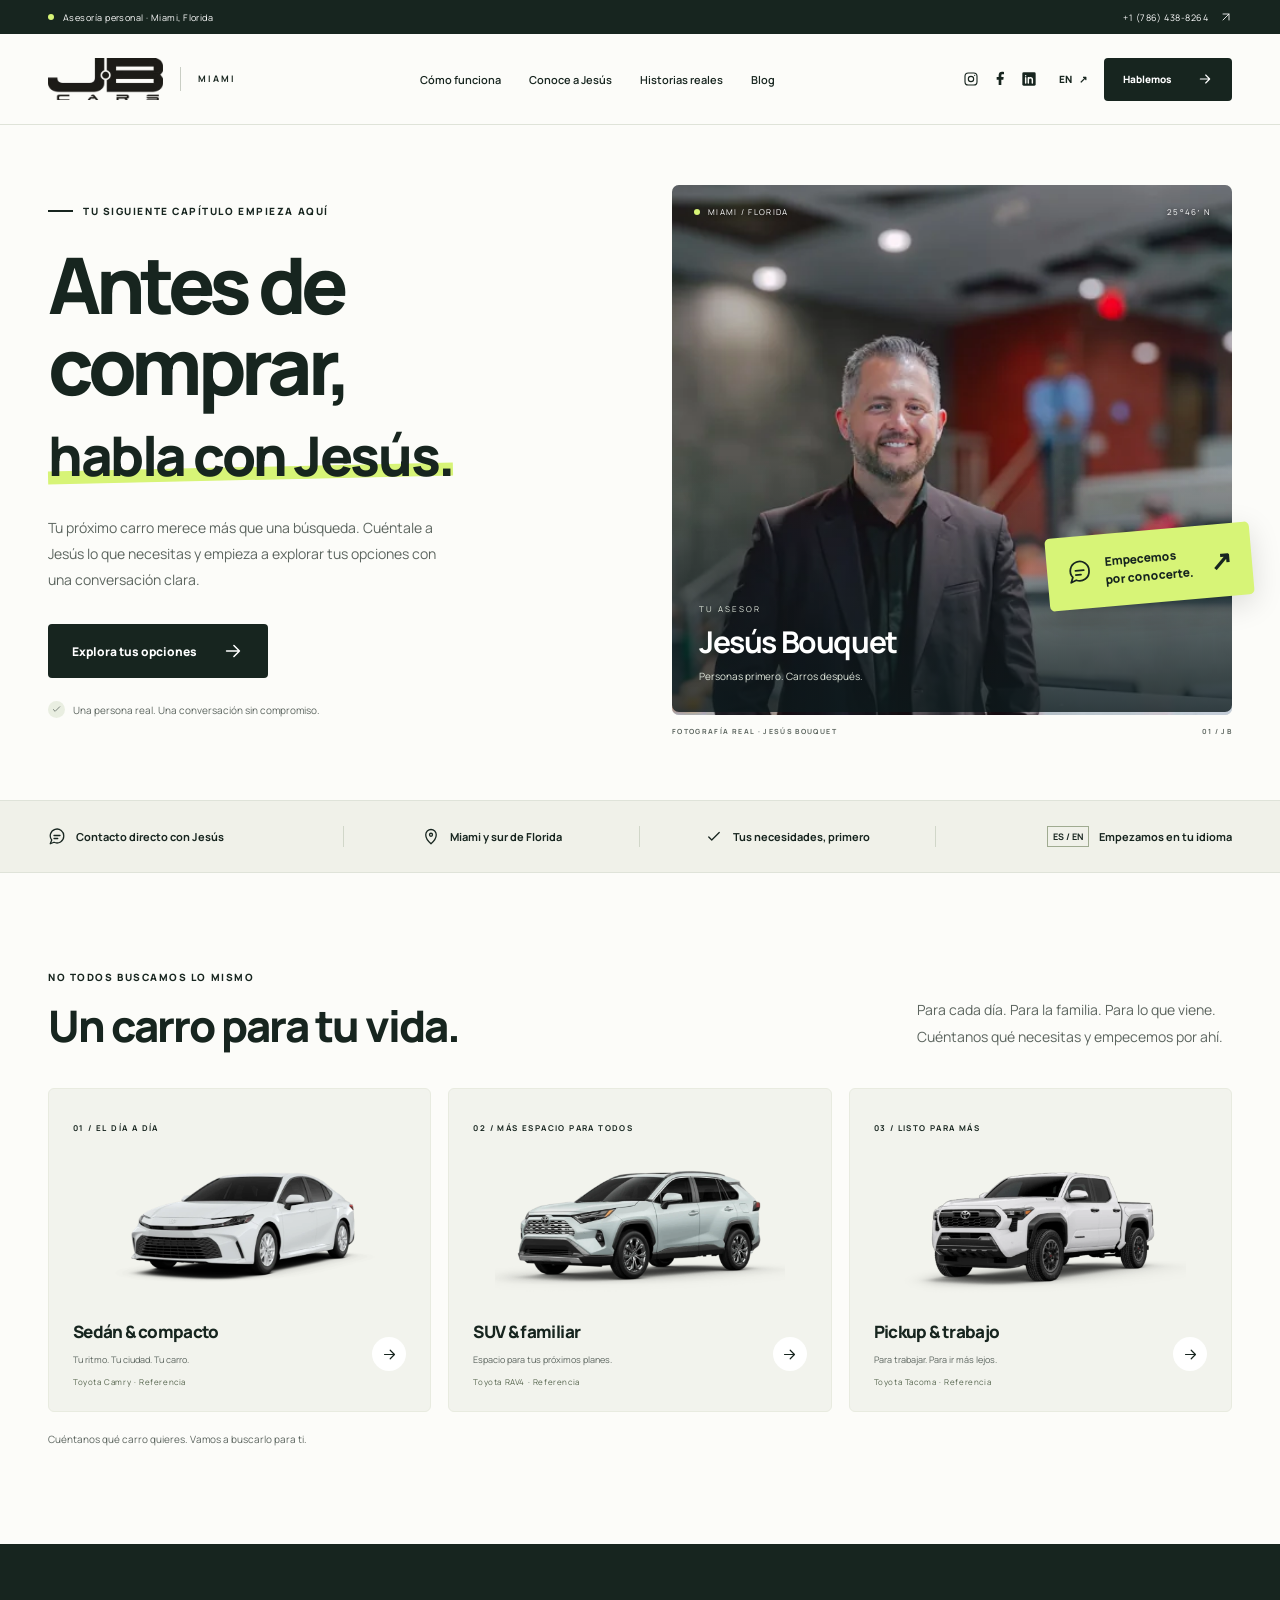
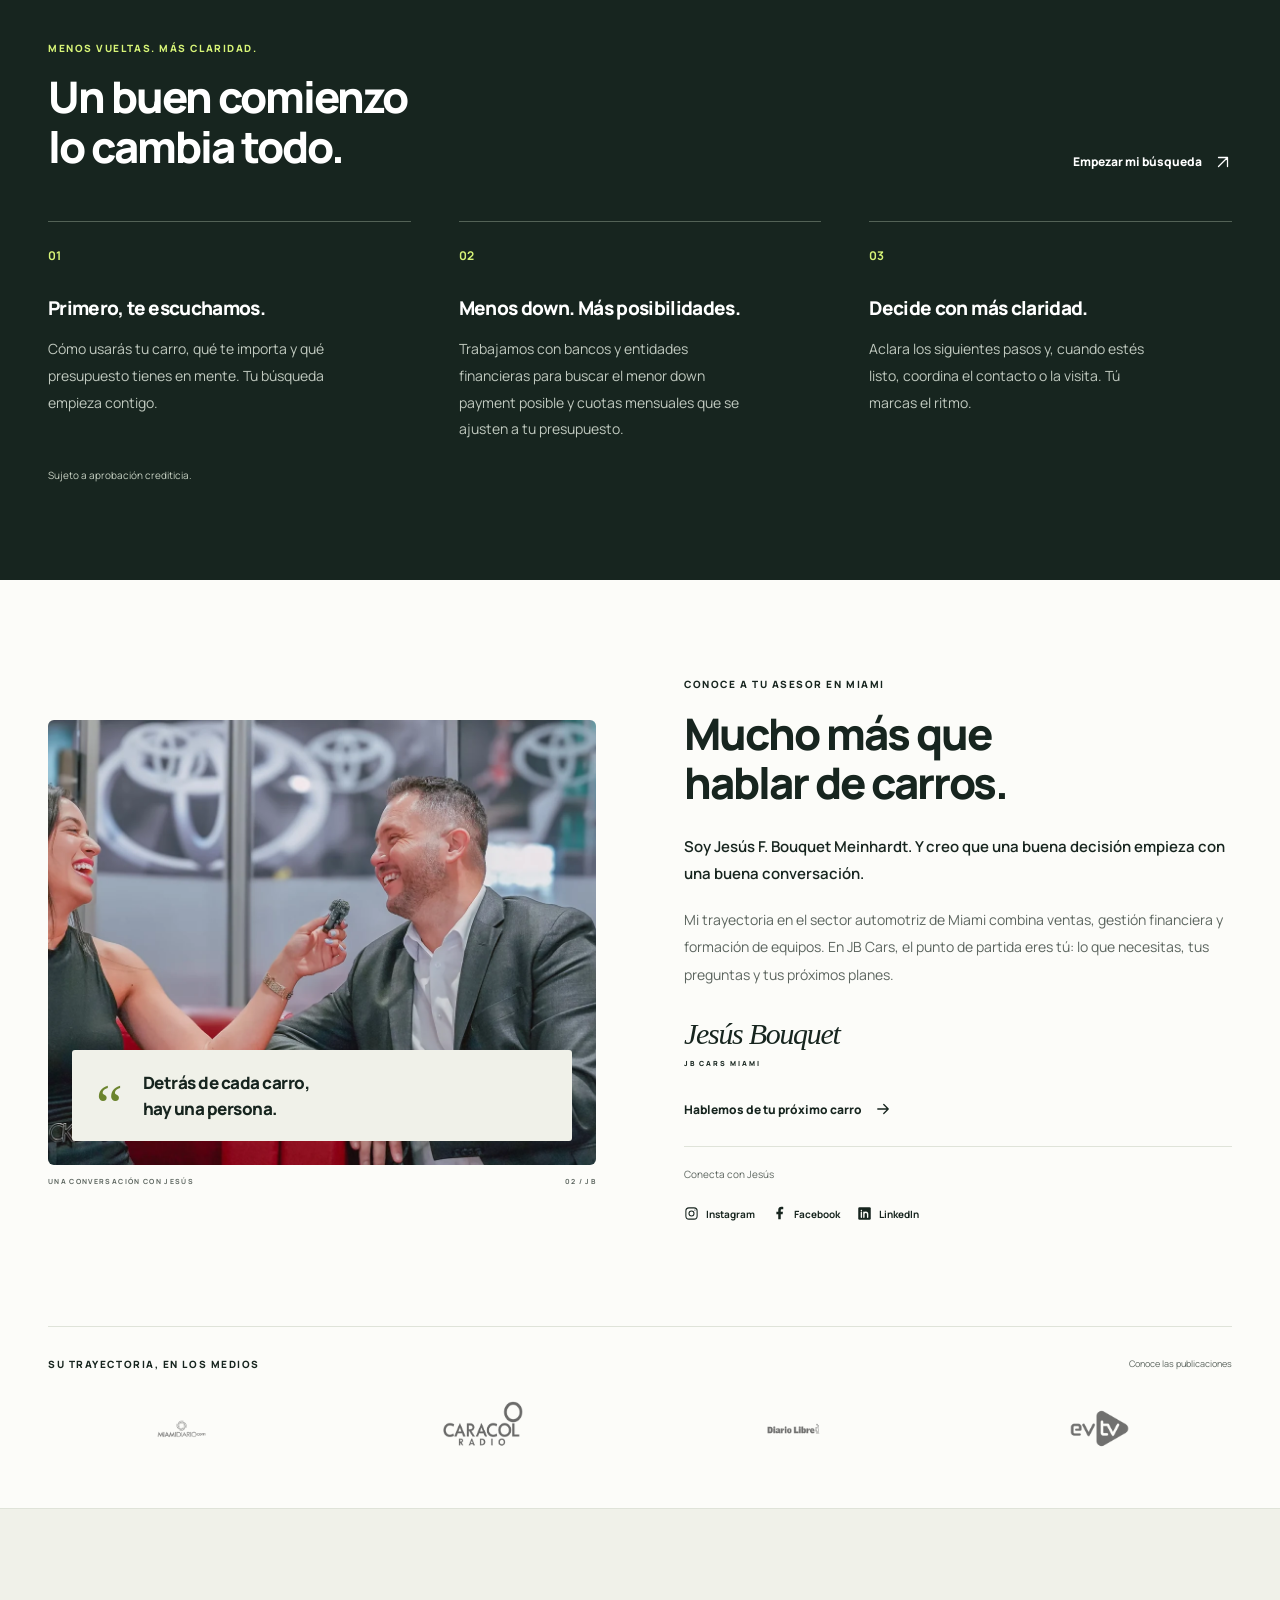
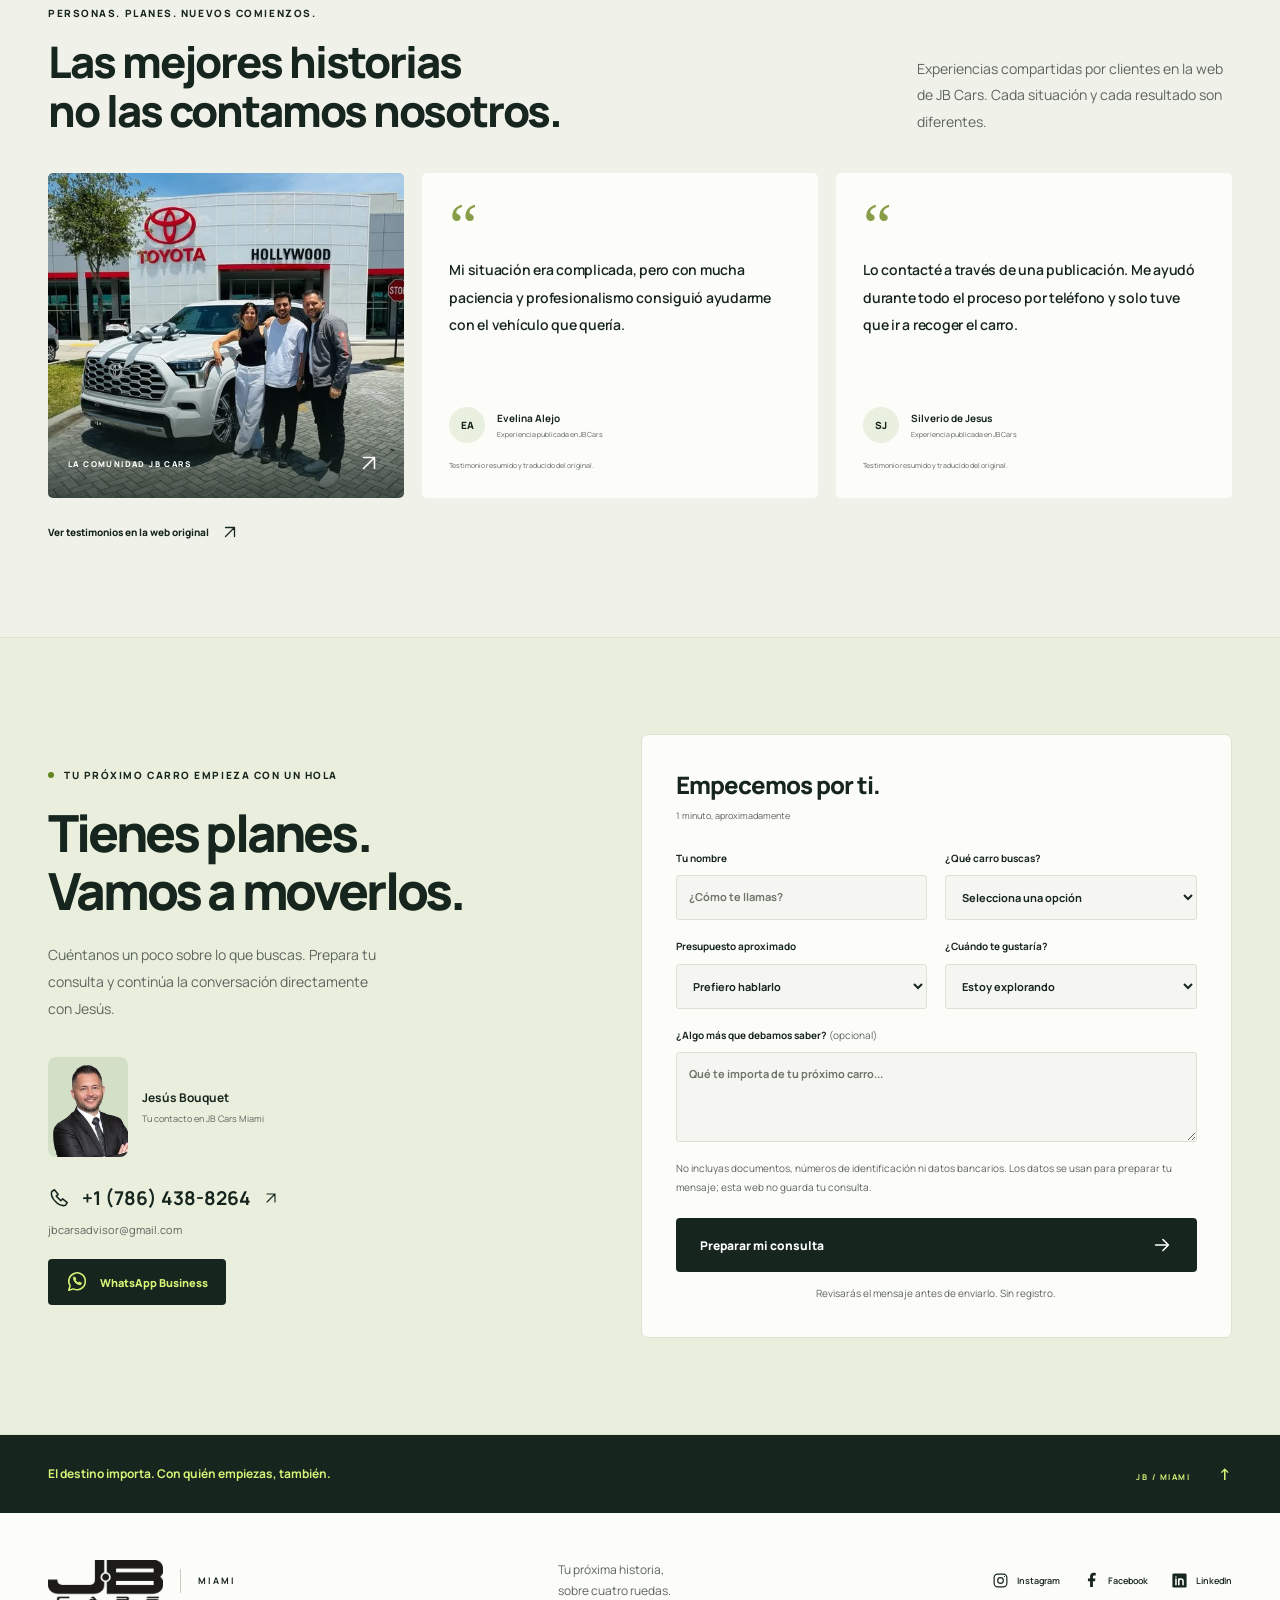
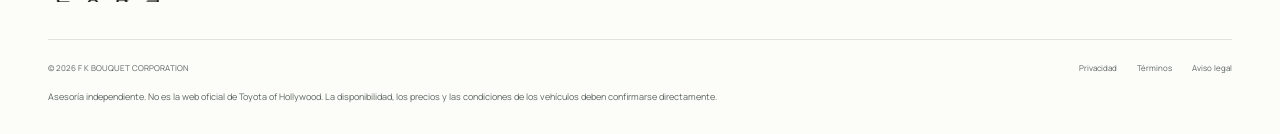
==== commit da0a17f2: "Agregar blog con diez consejos e imágenes corporativas" ====
--- a/docs/index.html
+++ b/docs/index.html
@@ -29,10 +29,10 @@
 <header class="header" id="header">
 <div class="container header-inner">
 <a aria-label="JB Cars Miami — Inicio" class="brand" href="#inicio"><img alt="JB Cars Miami" height="54" src="assets/logo.webp" width="147"/><span class="brand-divider"></span><span class="brand-city">MIAMI</span></a>
-<nav aria-label="Navegación principal" class="desktop-nav"><a data-i18n="navProcess" href="#como-funciona">Cómo funciona</a><a data-i18n="navJesus" href="#jesus">Conoce a Jesús</a><a data-i18n="navStories" href="#historias">Historias reales</a></nav>
+<nav aria-label="Navegación principal" class="desktop-nav"><a data-i18n="navProcess" href="#como-funciona">Cómo funciona</a><a data-i18n="navJesus" href="#jesus">Conoce a Jesús</a><a data-i18n="navStories" href="#historias">Historias reales</a><a data-i18n="navBlog" href="blog/">Blog</a></nav>
 <div class="header-actions"><div class="header-social"><a aria-label="Instagram — JB Cars Miami" href="https://www.instagram.com/jbcarsmiami/" rel="noopener noreferrer" target="_blank"><svg aria-hidden="true" class="icon social-icon"><use href="#instagram"></use></svg></a><a aria-label="Facebook — JB Cars Miami" href="https://www.facebook.com/jbcarsmiami/" rel="noopener noreferrer" target="_blank"><svg aria-hidden="true" class="icon social-icon"><use href="#facebook"></use></svg></a><a aria-label="LinkedIn — JB Cars Miami" href="https://www.linkedin.com/in/jesus-bouquet-meinhardt-769883a0" rel="noopener noreferrer" target="_blank"><svg aria-hidden="true" class="icon social-icon"><use href="#linkedin"></use></svg></a></div><a aria-label="EN — Read this website in English" class="language-switch" href="en/" hreflang="en" id="language-switch" lang="en">EN <span aria-hidden="true">↗</span></a><a class="button button-dark header-cta" href="#contacto"><span data-i18n="talk">Hablemos</span><svg class="icon"><use href="#arrow"></use></svg></a><button aria-controls="mobile-nav" aria-expanded="false" aria-label="Abrir menú" class="menu-toggle" id="menu-toggle" type="button"><span></span><span></span></button></div>
 </div>
-<nav aria-label="Navegación móvil" class="mobile-nav" hidden="" id="mobile-nav"><a data-i18n="navProcess" href="#como-funciona">Cómo funciona</a><a data-i18n="navJesus" href="#jesus">Conoce a Jesús</a><a data-i18n="navStories" href="#historias">Historias reales</a><a data-i18n="talk" href="#contacto">Hablemos</a></nav>
+<nav aria-label="Navegación móvil" class="mobile-nav" hidden="" id="mobile-nav"><a data-i18n="navProcess" href="#como-funciona">Cómo funciona</a><a data-i18n="navJesus" href="#jesus">Conoce a Jesús</a><a data-i18n="navStories" href="#historias">Historias reales</a><a data-i18n="navBlog" href="blog/">Blog</a><a data-i18n="talk" href="#contacto">Hablemos</a></nav>
 </header>
 <main id="main">
 <section aria-labelledby="hero-title" class="hero container" id="inicio">
